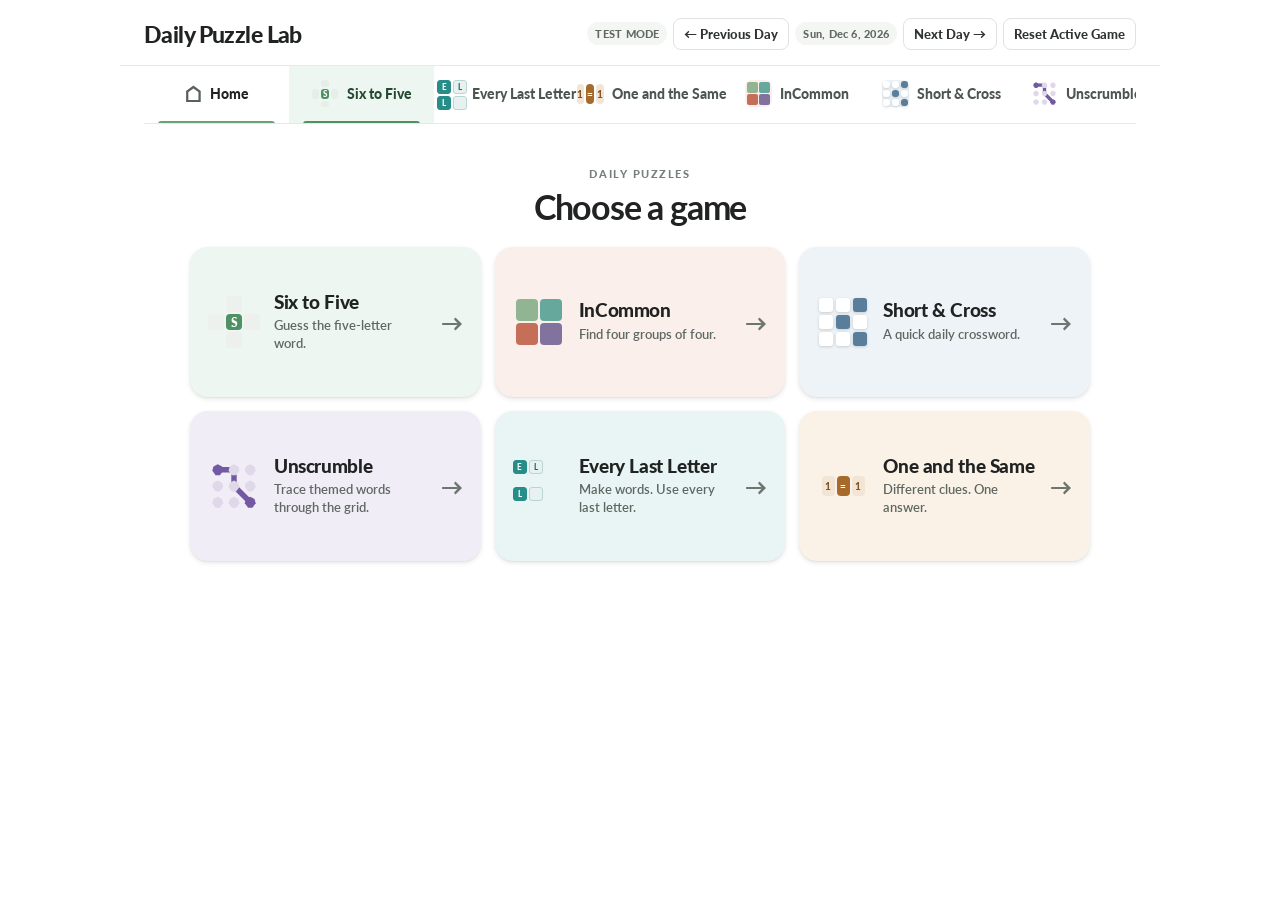
==== index.html @ 31fbbb9d "Add files via upload" ====
<!doctype html><html lang="en"><head><meta charset="utf-8"><meta name="viewport" content="width=device-width,initial-scale=1"><title>Daily Puzzle Lab</title><link rel="preconnect" href="https://fonts.googleapis.com"><link rel="preconnect" href="https://fonts.gstatic.com" crossorigin><link href="https://fonts.googleapis.com/css2?family=Lato:wght@400;700;900&display=swap" rel="stylesheet"><link rel="stylesheet" href="styles.css?v=89"></head><body><header class="site-header">
  <button type="button" class="brand brand-home" id="brandHomeBtn" aria-label="Daily Puzzle Lab home">
    <small>FREE DAILY PUZZLES</small><h1>Daily Puzzle Lab</h1>
  </button>
  <div class="date-tools desktop-site-tools">
    <span class="status-pill">TEST MODE</span>
    <button type="button" id="prevDayBtn" class="secondary">← Previous Day</button>
    <span id="todayLabel" class="status-pill"></span>
    <button type="button" id="nextDayBtn" class="secondary">Next Day →</button>
    <button type="button" id="resetActiveGameBtn" class="secondary">Reset Active Game</button>
  </div>
  <button type="button" id="mobileMenuBtn" class="mobile-menu-btn" aria-label="Open site menu" aria-expanded="false">
    <span></span><span></span><span></span>
  </button>
  <div id="mobileSiteMenu" class="mobile-site-menu" hidden>
    <nav class="mobile-site-nav" aria-label="Mobile site navigation">
      <button type="button" data-mobile-game="home">Front Page</button>
      <button type="button" data-mobile-game="five">Six to Five</button>
      <button type="button" data-mobile-game="quads">InCommon</button>
      <button type="button" data-mobile-game="mini">Short &amp; Cross</button>
      <button type="button" data-mobile-game="trail">Unscrumble</button>
      <button type="button" data-mobile-game="ell">Every Last Letter</button>
      <button type="button" data-mobile-game="same">One and the Same</button>
    </nav>
    <div class="mobile-date-tools">
      <div class="mobile-date-row">
        <button type="button" id="mobilePrevDayBtn" class="mobile-icon-action" aria-label="Previous day">←</button>
        <span id="mobileTodayLabel"></span>
        <button type="button" id="mobileNextDayBtn" class="mobile-icon-action" aria-label="Next day">→</button>
      </div>
      <button type="button" id="mobileResetActiveGameBtn" class="mobile-reset-action">Reset active game</button>
    </div>
  </div>
</header><main>
<nav class="game-ribbon" aria-label="Puzzle games">
  <button type="button" class="game-tab home-tab active" data-game="home" onclick="showHomePage()">
    <span class="home-tab-icon" aria-hidden="true">⌂</span><span>Home</span>
  </button>
  <button type="button" class="game-tab active" data-game="five" onclick="showFive()">
    <span class="game-icon game-icon-five nav-icon" aria-hidden="true"><i></i><i></i><i>S</i><i></i><i></i></span>
    <span>Six to Five</span>
  </button>
  <button type="button" class="game-tab" data-game="ell" onclick="showEveryLastLetter()">
    <span class="game-icon game-icon-ell nav-icon" aria-hidden="true"><i>E</i><i>L</i><i>L</i><i></i></span>
    <span>Every Last Letter</span>
  </button>
  <button type="button" class="game-tab" data-game="same" onclick="showOneAndTheSame()">
    <span class="game-icon game-icon-same nav-icon" aria-hidden="true"><i>1</i><i>=</i><i>1</i></span>
    <span>One and the Same</span>
  </button>
  <button type="button" class="game-tab" data-game="quads" onclick="showQuads()">
    <span class="game-icon game-icon-quads nav-icon" aria-hidden="true"><i></i><i></i><i></i><i></i></span>
    <span>InCommon</span>
  </button>
  <button type="button" class="game-tab" data-game="mini" onclick="showMini()">
    <span class="game-icon game-icon-mini nav-icon" aria-hidden="true"><i></i><i></i><i class="dark"></i><i></i><i class="dark"></i><i></i><i></i><i></i><i class="dark"></i></span>
    <span>Short &amp; Cross</span>
  </button>
  <button type="button" class="game-tab" data-game="trail" onclick="showWordTrail()">
    <span class="game-icon game-icon-trail nav-icon" aria-hidden="true"><svg viewBox="0 0 48 48"><path d="M9 9H24V24L39 39"/><g><polygon points="9,4 13,6 14,10 11,14 7,14 4,10 5,6" class="end"/><polygon points="24,4 28,6 29,10 26,14 22,14 19,10 20,6"/><polygon points="39,4 43,6 44,10 41,14 37,14 34,10 35,6"/><polygon points="9,19 13,21 14,25 11,29 7,29 4,25 5,21"/><polygon points="24,19 28,21 29,25 26,29 22,29 19,25 20,21"/><polygon points="39,19 43,21 44,25 41,29 37,29 34,25 35,21"/><polygon points="9,34 13,36 14,40 11,44 7,44 4,40 5,36"/><polygon points="24,34 28,36 29,40 26,44 22,44 19,40 20,36"/><polygon points="39,34 43,36 44,40 41,44 37,44 34,40 35,36" class="end"/></g></svg></span>
    <span>Unscrumble</span>
  </button>
</nav>

<section id="frontPage" class="front-page">
  <div class="front-page-intro">
    <small>DAILY PUZZLES</small>
    <h2>Choose a game</h2>
  </div>
  <div class="front-game-grid" aria-label="Puzzle games">
    <button type="button" class="front-game-card front-five" data-front-game="five">
      <span class="game-icon game-icon-five front-game-icon" aria-hidden="true"><i></i><i></i><i>S</i><i></i><i></i></span>
      <span class="front-game-copy"><strong>Six to Five</strong><span>Guess the five-letter word.</span></span>
      <span class="front-card-arrow" aria-hidden="true">→</span>
    </button>
    <button type="button" class="front-game-card front-quads" data-front-game="quads">
      <span class="game-icon game-icon-quads front-game-icon" aria-hidden="true"><i></i><i></i><i></i><i></i></span>
      <span class="front-game-copy"><strong>InCommon</strong><span>Find four groups of four.</span></span>
      <span class="front-card-arrow" aria-hidden="true">→</span>
    </button>
    <button type="button" class="front-game-card front-mini" data-front-game="mini">
      <span class="game-icon game-icon-mini front-game-icon" aria-hidden="true"><i></i><i></i><i class="dark"></i><i></i><i class="dark"></i><i></i><i></i><i></i><i class="dark"></i></span>
      <span class="front-game-copy"><strong>Short &amp; Cross</strong><span>A quick daily crossword.</span></span>
      <span class="front-card-arrow" aria-hidden="true">→</span>
    </button>
    <button type="button" class="front-game-card front-trail" data-front-game="trail">
      <span class="game-icon game-icon-trail front-game-icon" aria-hidden="true"><svg viewBox="0 0 48 48"><path d="M9 9H24V24L39 39"/><g><polygon points="9,4 13,6 14,10 11,14 7,14 4,10 5,6" class="end"/><polygon points="24,4 28,6 29,10 26,14 22,14 19,10 20,6"/><polygon points="39,4 43,6 44,10 41,14 37,14 34,10 35,6"/><polygon points="9,19 13,21 14,25 11,29 7,29 4,25 5,21"/><polygon points="24,19 28,21 29,25 26,29 22,29 19,25 20,21"/><polygon points="39,19 43,21 44,25 41,29 37,29 34,25 35,21"/><polygon points="9,34 13,36 14,40 11,44 7,44 4,40 5,36"/><polygon points="24,34 28,36 29,40 26,44 22,44 19,40 20,36"/><polygon points="39,34 43,36 44,40 41,44 37,44 34,40 35,36" class="end"/></g></svg></span>
      <span class="front-game-copy"><strong>Unscrumble</strong><span>Trace themed words through the grid.</span></span>
      <span class="front-card-arrow" aria-hidden="true">→</span>
    </button>
    <button type="button" class="front-game-card front-ell" data-front-game="ell">
      <span class="game-icon game-icon-ell front-game-icon" aria-hidden="true"><i>E</i><i>L</i><i>L</i><i></i></span>
      <span class="front-game-copy"><strong>Every Last Letter</strong><span>Make words. Use every last letter.</span></span>
      <span class="front-card-arrow" aria-hidden="true">→</span>
    </button>
    <button type="button" class="front-game-card front-same" data-front-game="same">
      <span class="game-icon game-icon-same front-game-icon" aria-hidden="true"><i>1</i><i>=</i><i>1</i></span>
      <span class="front-game-copy"><strong>One and the Same</strong><span>Different clues. One answer.</span></span>
      <span class="front-card-arrow" aria-hidden="true">→</span>
    </button>
  </div>
</section>

<div id="playArea" class="play-area-hidden">

<section id="ellPanel" class="game-panel game-hidden">
  <div class="game-clean-head ell-clean-head">
    <h2 class="game-name-title">Every Last Letter</h2>
    <span id="ellPuzzleMeta" class="status-pill">Loading…</span>
  </div>
  <div class="simple-instructions">Make words. Try to use all the letters.</div>
  <div id="ellStatus"></div>
  <div class="ell-player">
    <div id="ellScore" class="ell-score">Score: 0</div>
    <div id="ellGrid" class="ell-grid"></div>
    <div id="ellCurrentWord" class="ell-current-word" aria-live="polite"></div>
    <div class="action-row ell-action-row">
      <button type="button" id="ellStartOverBtn" class="secondary"><span class="ell-control-icon" aria-hidden="true"><svg viewBox="0 0 24 24" focusable="false"><path d="M4.8 8.6A8 8 0 1 1 4.4 16"/><path d="M4.8 8.6V4.5"/><path d="M4.8 8.6H8.9"/></svg></span><span class="ell-control-label">Start Over</span></button>
      <button type="button" id="ellClearBtn" class="secondary"><span class="ell-control-icon" aria-hidden="true"><svg viewBox="0 0 24 24" focusable="false"><path d="M9.1 4.7 19.3 14.9a2 2 0 0 1 0 2.8l-2 2a2 2 0 0 1-2.8 0L4.3 9.5a2 2 0 0 1 0-2.8l2-2a2 2 0 0 1 2.8 0Z"/><path d="m8.2 13.4 5.4-5.4"/><path d="M11.8 19.7H21"/></svg></span><span class="ell-control-label">Clear</span></button>
      <button type="button" id="ellGiveUpBtn" class="secondary"><span class="ell-control-icon" aria-hidden="true"><svg viewBox="0 0 24 24" focusable="false"><path d="M6 21V4"/><path d="M6 5h10.5l-1.8 3 1.8 3H6"/></svg></span><span class="ell-control-label">Give Up</span></button>
      <button type="button" id="ellSubmitBtn"><span class="ell-control-icon" aria-hidden="true"><svg viewBox="0 0 24 24" focusable="false"><path d="M5 12h13"/><path d="m14 7 5 5-5 5"/></svg></span><span class="ell-control-label">Submit</span></button>
    </div>
    <div id="ellCompletedWords" class="ell-completed"></div>
  </div>
</section>


<section id="samePanel" class="game-panel game-hidden">
  <div class="game-clean-head same-clean-head">
    <h2 class="game-name-title">One and the Same</h2>
    <span id="samePuzzleMeta" class="status-pill">Loading…</span>
  </div>

  <div id="sameGame" class="same-game">
    <div id="sameHistory" class="same-history"></div>

    <div id="sameActiveArea" class="same-active-area">
      <div id="sameCurrentClue" class="same-current-clue"></div>
      <div class="same-guess-area">
        <input id="sameGuessInput" class="same-guess-input" type="text" autocomplete="off" autocapitalize="characters" spellcheck="false" aria-label="Your guess">
        <button type="button" id="sameGuessBtn" class="same-guess-btn">GUESS</button>
      </div>
    </div>

    <div id="sameStatus" class="same-status" aria-live="polite"></div>
    <div id="sameKeyboard" class="keyboard same-keyboard" aria-label="One and the Same keyboard"></div>
  </div>
</section>

<section id="quadsPanel" class="game-panel game-hidden">
  <div class="game-clean-head">
    <h2 class="game-name-title">InCommon</h2>
    <span id="quadsPuzzleMeta" class="status-pill">Loading…</span>
  </div>
  <div class="simple-instructions">Select four things that have something in common.</div>
  <div id="quadsStatus"></div>
  <div id="quadsSolved" class="quads-solved"></div>
  <div id="quadsGrid" class="quads-grid"></div>
  <div class="quads-footer">
    <div id="quadsMistakes" class="mistakes"></div>
    <div class="action-row">
      <button type="button" id="quadsShuffleBtn" class="secondary">Shuffle</button>
      <button type="button" id="quadsDeselectBtn" class="secondary">Deselect All</button>
      <button type="button" id="quadsSubmitBtn">Submit</button>
    </div>
  </div>
</section>


<section id="wordTrailPanel" class="game-panel game-hidden">
  <div class="game-clean-head">
    <h2 class="game-name-title">Unscrumble</h2>
    <span id="wordTrailPuzzleMeta" class="status-pill">Loading…</span>
  </div>

  <div id="wordTrailGameplay" class="wordtrail-gameplay">
    <div class="wordtrail-theme">
      <div class="muted">Theme</div>
      <div id="wordTrailTheme" class="wordtrail-theme-text">Loading…</div>
    </div>

    <div id="wordTrailStatus"></div>

    <div id="wordTrailBoardStage" class="wordtrail-board-stage">
      <div class="wordtrail-board-wrap">
        <svg id="wordTrailPathSvg" class="wordtrail-live-svg" viewBox="0 0 292 392" aria-hidden="true"></svg>
        <div id="wordTrailGrid" class="wordtrail-player-grid"></div>
      </div>
    </div>

    <div id="wordTrailCurrentWord" class="wordtrail-current"></div>

    <div id="wordTrailDock" class="wordtrail-controls wordtrail-mobile-dock">
      <div id="wordTrailProgress" class="muted"></div>
      <div class="action-row">
        <button type="button" id="wordTrailClearBtn" class="secondary">Clear Path</button>
        <button type="button" id="wordTrailSubmitBtn">Submit Word</button>
        <button type="button" id="wordTrailHintBtn" class="secondary">Use Hint</button>
      </div>
      <div id="wordTrailHintProgress" class="wordtrail-hint-system" aria-live="polite"></div>
    </div>
  </div>

  <div id="wordTrailFound" class="wordtrail-found"></div>
</section>


<section id="miniPanel" class="game-panel game-hidden">
  <div class="game-clean-head">
    <h2 class="game-name-title">Daily Crossword</h2>
    <div class="game-head-actions">
      <div class="reveal-wrap mini-header-reveal">
        <button type="button" id="miniRevealBtn" class="secondary">Reveal ▾</button>
        <div id="miniRevealMenu" class="reveal-menu" hidden>
          <button type="button" id="miniRevealLetterBtn">Reveal Letter</button>
          <button type="button" id="miniRevealWordBtn">Reveal Word</button>
          <button type="button" id="miniRevealPuzzleBtn">Reveal Puzzle</button>
        </div>
      </div>
      <span id="miniPuzzleMeta" class="status-pill">Loading…</span>
    </div>
  </div>

  <div id="miniStatus"></div>

  <div class="mini-layout">
    <div class="mini-play-column">
      <div class="mini-grid-stage">
        <div id="miniGrid" class="mini-player-grid" aria-label="Daily Crossword grid"></div>
      </div>

      <div id="miniActiveClue" class="mini-active-clue"></div>

      <div id="miniKeyboard" class="keyboard mini-keyboard" aria-label="Crossword keyboard"></div>
    </div>

    <div class="mini-clues">
      <section>
        <h3>Across</h3>
        <div id="miniAcrossClues"></div>
      </section>
      <section>
        <h3>Down</h3>
        <div id="miniDownClues"></div>
      </section>
    </div>
  </div>
</section>

<section id="fivePanel" class="game-hidden">
  <div class="game-clean-head five-clean-head">
    <h2 class="game-name-title">Six to Five</h2>
    <div class="game-head-actions">
      <label class="hard-toggle"><input id="hardModeToggle" type="checkbox"> <span>Hard Mode</span></label>
      <span id="fivePuzzleMeta" class="status-pill">Loading…</span>
    </div>
  </div>
  <div class="simple-instructions">You have six tries to guess the five-letter word.</div>
  <div id="fiveStatus"></div>
  <div class="five-board-stage">
    <div id="fiveGrid" class="word-grid"></div>
  </div>
  <div id="keyboard" class="keyboard"></div>
</section></div>

<section class="ad"><div><small>ADVERTISEMENT</small><br>Reserved for future ad placement</div></section></main><div id="fiveEndgameOverlay" class="five-endgame-overlay" hidden aria-hidden="true"><section class="five-endgame-card" role="dialog" aria-modal="true" aria-labelledby="fiveEndgameTitle"><button type="button" id="fiveEndgameClose" class="five-endgame-close" aria-label="Close results">×</button><div class="five-endgame-content"><div class="five-endgame-kicker">SIX TO FIVE</div><div id="fiveEndgameMiniGrid" class="five-endgame-mini-grid" aria-hidden="true"></div><h2 id="fiveEndgameTitle">Solved in 3.</h2><div id="fiveEndgameAnswer" class="five-endgame-answer" hidden></div><div id="fiveEndgameMessage" class="five-endgame-message"></div><img class="five-endgame-art" src="assets/six-to-five-endgame-target.png" alt=""><div id="fiveEndgameStats" class="five-endgame-stats"></div><div id="fiveEndgameShareSection" class="five-endgame-share-section"><button type="button" class="five-endgame-primary-share" data-share="native">Share result <span aria-hidden="true">↗</span></button><button type="button" class="five-endgame-copy" data-share="copy">Copy result</button><div id="fiveEndgameResultLine" class="five-endgame-result-line"></div></div><div id="fiveEndgameDailyLine" class="five-endgame-daily-line"></div><button type="button" id="fiveTryAnother" class="five-endgame-next" aria-label="Try another Six to Five puzzle"><span>Try another one</span><strong aria-hidden="true">→</strong></button></div></section></div><script src="static-data-adapter.js?v=89"></script><script src="app.js?v=89"></script></body></html>
---- styles.css ----
:root{--bg:#f5f5f1;--card:#fff;--text:#161616;--muted:#6e6e68;--line:#dadad4;--good:#4f8a45;--present:#c4a83b;--absent:#777a7d}*{box-sizing:border-box}body{margin:0;font-family:Inter,system-ui,-apple-system,BlinkMacSystemFont,"Segoe UI",sans-serif;background:var(--bg);color:var(--text)}header{max-width:980px;margin:auto;padding:24px 20px 18px;border-bottom:1px solid var(--line);display:flex;justify-content:space-between;align-items:end}.brand small{font-weight:800;letter-spacing:.12em;color:var(--muted)}.brand h1{margin:4px 0 0;font-size:30px}main{max-width:980px;margin:auto;padding:28px 20px 50px}.hero h2{font-size:38px;margin:0}.hero p{color:var(--muted);font-size:17px}.game-grid{display:grid;grid-template-columns:repeat(2,1fr);gap:14px;margin-top:24px}.game-card{background:var(--card);border:1px solid var(--line);border-radius:16px;padding:18px;display:flex;justify-content:space-between;gap:14px;align-items:center}.game-card h3{margin:0 0 5px}.game-card p{margin:0;color:var(--muted)}button{border:0;border-radius:9px;background:#171717;color:white;padding:10px 14px;font:inherit;font-weight:750;cursor:pointer}button.secondary{background:white;color:#171717;border:1px solid var(--line)}#fivePanel{margin-top:26px;background:white;border:1px solid var(--line);border-radius:18px;padding:22px}.five-head{display:flex;justify-content:space-between;align-items:center;gap:12px}.word-grid{display:grid;grid-template-columns:repeat(5,52px);gap:7px;justify-content:center;margin:24px 0}.tile{width:52px;height:52px;border:2px solid #c8c8c2;display:grid;place-items:center;font-size:24px;font-weight:900;text-transform:uppercase;background:white}.tile.good{background:var(--good);border-color:var(--good);color:white}.tile.present{background:var(--present);border-color:var(--present);color:white}.tile.absent{background:var(--absent);border-color:var(--absent);color:white}.keyboard{display:grid;gap:6px;max-width:590px;margin:auto}.key-row{display:flex;gap:5px;justify-content:center}.key{background:#d7d7d1;color:#111;min-width:36px;padding:10px 8px}.result{margin-top:18px;padding:16px;border-radius:12px;background:#efefe9;text-align:center}.ad{margin-top:28px;border:1px dashed #bdbdb7;border-radius:14px;min-height:110px;display:grid;place-items:center;color:#8b8b85;text-align:center}.status-pill{display:inline-block;padding:5px 8px;border-radius:999px;background:#eeeeea;color:#555;font-size:12px;font-weight:800}@media(max-width:700px){.game-grid{grid-template-columns:1fr}.word-grid{grid-template-columns:repeat(5,44px)}.tile{width:44px;height:44px}}

.date-tools{display:flex;gap:8px;align-items:center;flex-wrap:wrap;justify-content:flex-end}
.five-options{display:flex;gap:10px;align-items:center;flex-wrap:wrap}
.hard-toggle{font-size:13px;font-weight:700;display:flex;align-items:center;gap:6px}
.invalid-msg,.hard-msg{margin:10px auto 0;max-width:520px;text-align:center;font-weight:750}
.invalid-msg{color:#a11}
.hard-msg{color:#8a5d00}
@media(max-width:700px){
  header{align-items:flex-start;gap:14px;flex-direction:column}
  .date-tools{justify-content:flex-start}
}

.game-panel{
  margin-top:26px;
  background:white;
  border:1px solid var(--line);
  border-radius:18px;
  padding:22px;
}
.quads-solved{display:grid;gap:8px;margin:22px auto 8px;max-width:680px}
.quads-solved-row{
  border-radius:12px;
  padding:14px;
  text-align:center;
  font-weight:800;
}
.quads-solved-row .label{font-size:14px;letter-spacing:.02em;text-transform:uppercase}
.quads-solved-row .words{font-size:13px;margin-top:5px;font-weight:700}
.quads-easy{background:#f1e27b}
.quads-medium{background:#a7c87a}
.quads-hard{background:#7db5d7}
.quads-very-hard{background:#b39acb}
.quads-grid{
  display:grid;
  grid-template-columns:repeat(4,minmax(0,1fr));
  gap:8px;
  max-width:680px;
  margin:10px auto 18px;
}
.quads-tile{
  min-height:74px;
  border:0;
  border-radius:10px;
  background:#efefe9;
  color:#181818;
  font-weight:850;
  padding:10px 8px;
  display:grid;
  place-items:center;
  text-align:center;
}
.quads-tile.selected{
  background:#565b61;
  color:white;
}
.quads-footer{display:grid;gap:12px;justify-items:center}
.mistakes{font-size:14px;color:var(--muted);font-weight:700}
.mistake-dot{display:inline-block;width:11px;height:11px;border-radius:999px;background:#3a3a38;margin-left:5px}
.quads-message{margin:10px auto;max-width:520px;text-align:center;font-weight:800}
.quads-message.warn{color:#8a5d00}
.quads-message.bad{color:#a11}
.quads-message.good{color:#2e7d32}
@media(max-width:700px){
  .quads-grid{gap:6px}
  .quads-tile{min-height:62px;font-size:13px;padding:8px 6px}
}

.game-hidden{display:none !important}
.game-visible{display:block !important}
.quads-tile.solve-flash{
  animation:quadsPulse .28s ease;
}
.quads-solved-row.enter{
  animation:solvedRowIn .34s ease both;
}
.quads-grid.reflow{
  animation:quadsReflow .28s ease;
}
@keyframes quadsPulse{
  0%{transform:scale(1)}
  50%{transform:scale(1.035);background:#d8efd3}
  100%{transform:scale(1)}
}
@keyframes solvedRowIn{
  from{opacity:0;transform:translateY(8px) scale(.985)}
  to{opacity:1;transform:translateY(0) scale(1)}
}
@keyframes quadsReflow{
  from{opacity:.65;transform:translateY(5px)}
  to{opacity:1;transform:translateY(0)}
}
@media (prefers-reduced-motion: reduce){
  .quads-tile.solve-flash,.quads-solved-row.enter,.quads-grid.reflow{animation:none}
}
.completion-note{
  margin:12px auto 0;
  max-width:520px;
  text-align:center;
  color:var(--muted);
  font-size:14px;
  font-weight:700;
}

.wordtrail-theme{
  text-align:center;
  margin:18px auto 10px;
}
.wordtrail-theme-text{
  font-size:22px;
  font-weight:850;
  margin-top:3px;
}
.wordtrail-board-wrap{
  position:relative;
  width:272px;
  height:364px;
  margin:18px auto 10px;
}
.wordtrail-player-grid{
  position:absolute;
  inset:0;
  display:grid;
  grid-template-columns:repeat(6,42px);
  grid-template-rows:repeat(8,42px);
  gap:4px;
  z-index:2;
  touch-action:none;
}
.wordtrail-player-cell{
  width:42px;height:42px;
  border:1px solid #d6d6d0;
  border-radius:10px;
  background:#f4f4ef;
  color:#171717;
  display:grid;
  place-items:center;
  font-weight:900;
  user-select:none;
  -webkit-user-select:none;
  cursor:pointer;
}
.wordtrail-player-cell.active{
  background:#41464d;
  color:white;
  border-color:#41464d;
}
.wordtrail-player-cell.found{
  background:#cfe4c8;
  border-color:#8db081;
}
.wordtrail-player-cell.theme-word{
  background:#d4c5ea;
  border-color:#9a82bf;
}
.wordtrail-player-cell.hint{
  outline:3px solid #d69e2e;
  outline-offset:-3px;
}
.wordtrail-live-svg{
  position:absolute;
  inset:0;
  width:272px;
  height:364px;
  z-index:1;
  overflow:visible;
}
.wordtrail-live-svg polyline{
  fill:none;
  stroke:#4b5563;
  stroke-width:8;
  stroke-linecap:round;
  stroke-linejoin:round;
  opacity:.5;
}
.wordtrail-live-svg polyline.found-line{stroke:#5f8f56;opacity:.5}
.wordtrail-live-svg polyline.theme-line{stroke:#7f62a9;opacity:.55}
.wordtrail-current{
  min-height:28px;
  text-align:center;
  font-size:20px;
  font-weight:850;
  letter-spacing:.06em;
}
.wordtrail-controls{
  display:grid;
  justify-items:center;
  gap:8px;
}
.wordtrail-found{
  max-width:620px;
  margin:18px auto 0;
  display:grid;
  gap:8px;
}
.wordtrail-found-row{
  padding:10px 12px;
  border-radius:10px;
  background:#eef5ec;
  text-align:center;
  font-weight:800;
}
.wordtrail-found-row.theme{
  background:#eee7f7;
}
.wordtrail-message{
  text-align:center;
  font-weight:800;
  margin:8px auto;
}
.wordtrail-message.good{color:#2e7d32}
.wordtrail-message.warn{color:#8a5d00}
.wordtrail-message.bad{color:#a11}

#wordTrailStatus{
  min-height:34px;
  display:grid;
  align-items:center;
}
#wordTrailCurrentWord{
  min-height:32px;
}

#miniStatus{min-height:34px;display:grid;place-items:center}
.mini-layout{
  display:grid;
  grid-template-columns:minmax(320px,420px) minmax(280px,1fr);
  gap:26px;
  align-items:start;
  margin-top:18px;
}
.mini-active-clue{
  min-height:50px;
  padding:11px 12px;
  border-radius:10px;
  background:#f3f3ee;
  font-weight:800;
  margin-bottom:10px;
}
.mini-player-grid{
  display:grid;
  grid-template-columns:repeat(6,52px);
  grid-template-rows:repeat(6,52px);
  width:max-content;
  border:2px solid #222;
}
.mini-cell{position:relative;width:52px;height:52px;border:1px solid #222;background:white}
.mini-cell.black{background:#222}
.mini-cell.word-highlight{background:#cfe3f7}
.mini-cell.active{background:#f5d56a}
.mini-cell input{
  position:absolute;inset:0;width:100%;height:100%;
  border:0;outline:0;background:transparent;text-align:center;
  font-size:28px;font-weight:850;text-transform:uppercase;padding:8px 3px 2px
}
.mini-number{position:absolute;left:3px;top:1px;font-size:10px;line-height:1;font-weight:800;z-index:2}
.mini-clues{display:grid;grid-template-columns:1fr 1fr;gap:18px}
.mini-clues h3{margin:0 0 8px}
.mini-clue{width:100%;border:0;background:transparent;color:var(--text);text-align:left;padding:7px 8px;border-radius:7px;font:inherit;cursor:pointer}
.mini-clue:hover{background:#f2f2ee}
.mini-clue.active{background:#dceaf8;font-weight:800}
.mini-actions{margin-top:12px;display:flex;justify-content:center}
.reveal-wrap{position:relative}
.reveal-menu{
  position:absolute;top:calc(100% + 6px);left:50%;transform:translateX(-50%);
  width:170px;background:white;border:1px solid var(--line);border-radius:10px;
  padding:6px;z-index:10;box-shadow:0 10px 24px rgba(0,0,0,.12)
}
.reveal-menu button{display:block;width:100%;background:white;color:#171717;text-align:left;border:0;padding:9px 10px}
.reveal-menu button:hover{background:#f2f2ee}
.mini-message{min-height:34px;display:grid;place-items:center;text-align:center;font-weight:800}
.mini-message.good{color:#2e7d32}
.mini-message.warn{color:#8a5d00}
@media(max-width:820px){.mini-layout{grid-template-columns:1fr}.mini-clues{grid-template-columns:1fr 1fr}}
@media(max-width:520px){
  .mini-player-grid{grid-template-columns:repeat(6,44px);grid-template-rows:repeat(6,44px)}
  .mini-cell{width:44px;height:44px}
  .mini-cell input{font-size:23px}
  .mini-clues{grid-template-columns:1fr}
}

/* Mini V2 dynamic 5x5 / 6x6 */
.mini-player-grid{
  --mini-cols:6;
  --mini-rows:6;
  display:grid;
  grid-template-columns:repeat(var(--mini-cols),52px);
  grid-template-rows:repeat(var(--mini-rows),52px);
  width:max-content;
  border:2px solid #222;
}
.mini-cell{
  position:relative;
  width:52px;height:52px;
  border:1px solid #222;
  border-radius:0;
  background:white;
  color:#171717;
  padding:0;
  display:block;
}
.mini-cell.black{background:#222;border-color:#222}
.mini-cell.word-highlight{background:#cfe3f7}
.mini-cell.active{background:#f5d56a}
.mini-letter{
  position:absolute;
  inset:0;
  display:grid;
  place-items:center;
  padding-top:5px;
  font-size:28px;
  font-weight:850;
  text-transform:uppercase;
}
.mini-number{
  position:absolute;
  left:3px;top:2px;
  font-size:10px;
  line-height:1;
  font-weight:800;
  z-index:2;
}
@media(max-width:520px){
  .mini-player-grid{
    grid-template-columns:repeat(var(--mini-cols),44px);
    grid-template-rows:repeat(var(--mini-rows),44px);
  }
  .mini-cell{width:44px;height:44px}
  .mini-letter{font-size:23px}
}

/* =========================================================
   A+ VISUAL SYSTEM — public site design pass 01
   White foundation · Lato · clear-elevation tiles · natural accents
   ========================================================= */
:root{
  --bg:#ffffff;
  --card:#ffffff;
  --text:#202322;
  --muted:#707772;
  --line:#e7e9e6;
  --surface-soft:#f8faf8;
  --shadow-1:0 2px 5px rgba(28,36,31,.10),0 1px 2px rgba(28,36,31,.06);
  --shadow-2:0 5px 12px rgba(28,36,31,.13),0 2px 4px rgba(28,36,31,.08);
  --quads:#6f9f78;
  --quads-hover:#f0f7f1;
  --quads-selected:#c6dfca;
  --success:#4f8a61;
  --error:#c96f62;
}
body{font-family:Lato,system-ui,-apple-system,BlinkMacSystemFont,"Segoe UI",sans-serif;background:#fff;color:var(--text);letter-spacing:.002em}
header{max-width:1040px;padding:24px 24px 19px;border-bottom:1px solid var(--line);align-items:center}
.brand small{font-weight:900;letter-spacing:.14em;color:#7b817d}.brand h1{font-size:29px;letter-spacing:-.025em;font-weight:900;color:#202322}
main{max-width:1040px;padding:34px 24px 56px}.hero h2{font-size:40px;letter-spacing:-.035em;font-weight:900}.hero p{color:var(--muted);font-size:17px;margin-top:8px}
.status-pill{background:#f4f6f4;color:#626963;padding:6px 10px;font-weight:900;letter-spacing:.02em}
button{border-radius:10px;background:#315f48;color:#fff;padding:10px 15px;font-family:inherit;font-weight:900;transition:transform .14s ease,box-shadow .14s ease,background .14s ease,opacity .14s ease}
button:hover:not(:disabled){transform:translateY(-1px)}button:active:not(:disabled){transform:translateY(1px)}button:disabled{opacity:.42;cursor:default;transform:none}
button.secondary{background:#fff;color:#303532;border:1px solid #dfe3df;box-shadow:none}button.secondary:hover:not(:disabled){background:#f7f9f7}
.game-grid{gap:16px;margin-top:26px}.game-card{border:0;border-radius:16px;padding:19px 20px;box-shadow:var(--shadow-1);background:#fff;transition:transform .16s ease,box-shadow .16s ease}.game-card:hover{transform:translateY(-2px);box-shadow:var(--shadow-2)}.game-card h3{font-size:20px;font-weight:900;letter-spacing:-.015em}.game-card p{color:var(--muted);line-height:1.4}.game-card-copy{display:flex;align-items:center;gap:15px;min-width:0}
.game-icon{width:46px;height:46px;display:grid;flex:0 0 auto;position:relative}.game-icon.small{width:24px;height:24px}.game-kicker{display:flex;align-items:center;gap:9px}.game-kicker small{font-weight:900;letter-spacing:.12em;color:#747b76}
.game-icon-quads{grid-template-columns:1fr 1fr;grid-template-rows:1fr 1fr;gap:2px;padding:3px;border-radius:11px;background:#eef4ef}.game-icon-quads i{display:block;border-radius:4px}.game-icon-quads i:nth-child(1){background:#91b493}.game-icon-quads i:nth-child(2){background:#66a89b}.game-icon-quads i:nth-child(3){background:#d68470}.game-icon-quads i:nth-child(4){background:#81739d}.game-icon-quads.small{border-radius:7px;padding:2px;gap:1px}.game-icon-quads.small i{border-radius:2px}
.game-icon-five{grid-template-columns:repeat(3,1fr);grid-template-rows:repeat(3,1fr);gap:2px}.game-icon-five i{background:#edf0ed;border-radius:4px;display:grid;place-items:center;font-style:normal;font-weight:900;font-size:12px}.game-icon-five i:nth-child(1){grid-column:2;grid-row:1}.game-icon-five i:nth-child(2){grid-column:1;grid-row:2}.game-icon-five i:nth-child(3){grid-column:2;grid-row:2;background:#5e956b;color:#fff}.game-icon-five i:nth-child(4){grid-column:3;grid-row:2}.game-icon-five i:nth-child(5){grid-column:2;grid-row:3}
.game-icon-mini{grid-template-columns:repeat(3,1fr);grid-template-rows:repeat(3,1fr);gap:3px;padding:2px}.game-icon-mini i{background:#fff;border-radius:3px;box-shadow:0 1px 3px rgba(25,35,30,.18)}.game-icon-mini i.dark{background:#3b4640}
.game-icon-trail svg{width:100%;height:100%;overflow:visible}.game-icon-trail path{fill:none;stroke:#75689a;stroke-width:5;stroke-linecap:round;stroke-linejoin:round}.game-icon-trail polygon{fill:#dfe2df}.game-icon-trail polygon.end{fill:#75689a}

/* Quads reference implementation */
#quadsPanel{border:0;box-shadow:none;padding:26px 0 10px;background:#fff}.game-panel{border-color:var(--line)}
#quadsPanel .five-head{max-width:760px;margin:0 auto;padding:0 6px}#quadsPanel h2{font-size:30px;letter-spacing:-.025em;font-weight:900;color:#202322}
.quads-solved{gap:10px;max-width:720px;margin-top:24px}.quads-solved-row{border-radius:12px;padding:15px 16px;box-shadow:none}.quads-solved-row .label{font-size:13px;letter-spacing:.06em;font-weight:900}.quads-solved-row .words{font-size:14px;margin-top:6px;font-weight:700}
.quads-easy{background:#a9c992;color:#1f2b22}.quads-medium{background:#62a698;color:#fff}.quads-hard{background:#d47c69;color:#fff}.quads-very-hard{background:#7c709b;color:#fff}
.quads-grid{gap:10px;max-width:720px;margin:12px auto 22px}.quads-tile{min-height:76px;border:0;border-radius:11px;background:#fbfcfb;color:#202322;font-family:inherit;font-weight:900;letter-spacing:.015em;padding:11px 8px;box-shadow:var(--shadow-1);transition:background .13s ease,box-shadow .13s ease,transform .13s ease;color .13s ease}.quads-tile:hover:not(:disabled):not(.selected){background:var(--quads-hover);transform:translateY(-1px);box-shadow:var(--shadow-1)}.quads-tile:active:not(:disabled){transform:translateY(2px);box-shadow:0 1px 2px rgba(28,36,31,.09)}.quads-tile.selected{background:var(--quads-selected);color:#182019;transform:translateY(-2px);box-shadow:var(--shadow-2)}
#quadsSubmitBtn{background:var(--quads);box-shadow:0 2px 5px rgba(62,101,72,.20)}#quadsSubmitBtn:hover:not(:disabled){background:#638f6c}.quads-footer{gap:14px}.mistakes{color:#6c736e}.mistake-dot{width:10px;height:10px;background:#5e6962;margin-left:6px}.action-row{gap:9px}.quads-message.bad{color:var(--error)}.quads-message.good{color:var(--success)}
.ad{border-color:#d9ddd9;color:#929892;background:#fcfdfc}
@media(max-width:700px){main{padding-left:18px;padding-right:18px}.hero h2{font-size:34px}.game-card{padding:16px}.game-icon{width:42px;height:42px}.quads-grid{gap:8px}.quads-tile{min-height:64px;font-size:13px;padding:8px 5px}#quadsPanel h2{font-size:26px}}
@media(prefers-reduced-motion:reduce){button,.game-card,.quads-tile{transition:none!important}}

/* =========================================================
   DESIGN PASS 02 — compact ribbon navigation / no-scroll desktop shell
   ========================================================= */
header{
  max-width:1040px;
  min-height:66px;
  padding:12px 24px 10px;
  align-items:center;
  gap:18px;
}
.brand small{display:none}
.brand h1{margin:0;font-size:23px;white-space:nowrap}
.date-tools{gap:6px;flex-wrap:nowrap}
.date-tools button{padding:7px 10px;font-size:13px;border-radius:8px}
.date-tools .status-pill{padding:5px 8px;font-size:11px;white-space:nowrap}
main{max-width:1040px;padding:0 24px 24px}
.hero,.game-grid{display:none!important}
.game-ribbon{
  display:flex;
  align-items:stretch;
  gap:0;
  border-bottom:1px solid var(--line);
  margin:0 0 10px;
  min-height:58px;
  overflow-x:auto;
  scrollbar-width:none;
}
.game-ribbon::-webkit-scrollbar{display:none}
.game-tab{
  appearance:none;
  position:relative;
  display:flex;
  align-items:center;
  justify-content:center;
  gap:8px;
  min-width:145px;
  min-height:57px;
  padding:8px 18px 10px;
  background:transparent;
  color:#555c57;
  border:0;
  border-radius:0;
  box-shadow:none;
  font-size:14px;
  font-weight:900;
  white-space:nowrap;
  transition:background .14s ease,color .14s ease;
}
.game-tab:hover:not(:disabled){transform:none;background:#fafbfa;color:#282d2a}
.game-tab:active:not(:disabled){transform:none;background:#f5f7f5}
.game-tab::after{
  content:"";
  position:absolute;
  left:14px;right:14px;bottom:-1px;
  height:3px;
  border-radius:3px 3px 0 0;
  background:transparent;
}
.game-tab.active{color:#202322;background:#fff}
.game-tab.active::after{background:#6f9f78}
.game-tab[data-game="five"].active::after{background:#5e956b}
.game-tab[data-game="quads"].active::after{background:#6f9f78}
.game-tab[data-game="mini"].active::after{background:#596a62}
.game-tab[data-game="trail"].active::after{background:#75689a}
.game-icon.nav-icon{width:27px;height:27px}
.game-icon-five.nav-icon i{border-radius:3px;font-size:8px}
.game-icon-quads.nav-icon{border-radius:7px;padding:2px;gap:1px}
.game-icon-quads.nav-icon i{border-radius:2px}
.game-icon-mini.nav-icon{gap:2px;padding:1px}
.game-icon-trail.nav-icon path{stroke-width:6}

#playArea{min-height:0}
#fivePanel,#quadsPanel,#wordTrailPanel,#miniPanel{
  margin-top:0!important;
}
#fivePanel{
  border:0;
  border-radius:0;
  padding:10px 0 0;
}
#quadsPanel{padding:10px 0 0}
.game-panel{padding-top:10px}
.five-head{min-height:48px}
.five-head small{font-size:10px;letter-spacing:.10em}
#quadsPanel h2,.five-head h2{font-size:25px!important;line-height:1.1}
#quadsPanel .five-head{max-width:760px}
#quadsStatus,#fiveStatus,#wordTrailStatus,#miniStatus{min-height:22px}
.quads-solved{margin-top:8px;gap:7px}
.quads-grid{margin:8px auto 12px;gap:8px}
.quads-tile{min-height:64px;padding:8px 7px}
.quads-footer{gap:8px}
.word-grid{margin:12px 0;gap:6px}
.tile{width:48px;height:48px;font-size:22px}
.keyboard{gap:5px}
.key{padding:8px 7px}
.wordtrail-theme{margin-top:8px}
.wordtrail-board-wrap{margin:8px auto 6px}
.wordtrail-found{margin-top:8px}
.mini-layout{margin-top:8px;gap:18px}
.mini-active-clue{min-height:42px;margin-bottom:7px;padding:8px 10px}
.ad{display:none}

@media(max-width:850px){
  header{align-items:flex-start;flex-direction:column;gap:8px;padding:12px 18px 10px}
  .date-tools{width:100%;overflow-x:auto;justify-content:flex-start;padding-bottom:2px}
  main{padding:0 18px 22px}
  .game-tab{min-width:125px;padding-left:12px;padding-right:12px}
}
@media(max-width:520px){
  .brand h1{font-size:21px}
  .game-ribbon{margin-left:-18px;margin-right:-18px;padding-left:6px}
  .game-tab{min-width:112px;font-size:13px}
  .game-icon.nav-icon{width:24px;height:24px}
}

/* SIX TO FIVE — A+ visual-system implementation */
:root{--sixfive:#5e956b;--sixfive-hover:#f1f7f2;--sixfive-correct:#4f8a61;--sixfive-present:#7f9fb4;--sixfive-absent:#e7ebe8;--sixfive-key:#f0f2f0}
#fivePanel{max-width:760px;margin-left:auto!important;margin-right:auto!important;background:#fff}
#fivePanel .five-head{padding:0 6px}#fivePanel .game-icon-five.small{width:24px;height:24px;gap:1px}#fivePanel .game-icon-five.small i{border-radius:3px;font-size:8px}
#fivePanel h2{color:#202322;font-weight:900;letter-spacing:-.025em}.hard-toggle{display:flex;align-items:center;gap:7px;padding:7px 10px;border-radius:9px;background:#fff;border:1px solid #dfe3df;color:#454b47;font-size:13px;font-weight:700}.hard-toggle input{accent-color:var(--sixfive);width:15px;height:15px}
#fivePanel .word-grid{grid-template-columns:repeat(5,54px);gap:8px;margin:12px 0 14px}
#fivePanel .tile{width:54px;height:54px;border:0;border-radius:10px;background:#fbfcfb;color:#202322;box-shadow:var(--shadow-1);font-family:Lato,system-ui,sans-serif;font-size:23px;font-weight:900;letter-spacing:.02em}
#fivePanel .tile:not(:empty){background:#f7faf7}#fivePanel .tile.good{background:var(--sixfive-correct);color:#fff;box-shadow:none}#fivePanel .tile.present{background:var(--sixfive-present);color:#14212c;box-shadow:none}#fivePanel .tile.absent{background:var(--sixfive-absent);color:#626964;box-shadow:none}
#fivePanel .keyboard{max-width:570px;gap:6px;margin-top:2px}#fivePanel .key-row{gap:6px}#fivePanel .key{min-width:38px;min-height:42px;padding:8px 7px;border:0;border-radius:9px;background:var(--sixfive-key);color:#242926;box-shadow:0 1px 3px rgba(28,36,31,.10);font-size:13px;font-weight:900}
#fivePanel .key:hover:not(:disabled){background:var(--sixfive-hover);transform:translateY(-1px)}#fivePanel .key:active:not(:disabled){transform:translateY(1px);box-shadow:none}
#fivePanel .key.good{background:var(--sixfive-correct);color:#fff}#fivePanel .key.present{background:var(--sixfive-present);color:#14212c}#fivePanel .key.absent{background:var(--sixfive-absent);color:#626964;box-shadow:none}#fivePanel .key-action{background:#e9eeea;color:#27302a}
#fivePanel .result{max-width:420px;margin:8px auto 10px;padding:11px 14px;border-radius:11px;background:#f4f7f4;color:#313733}
#fivePanel .invalid-msg,#fivePanel .hard-msg{max-width:420px;margin:4px auto 6px;border-radius:9px;padding:7px 10px;text-align:center;font-weight:700}#fivePanel .invalid-msg{background:#fbefed;color:#9d5147}#fivePanel .hard-msg{background:#f6f1df;color:#806b27}
@media(max-width:700px){#fivePanel .word-grid{grid-template-columns:repeat(5,47px);gap:7px}#fivePanel .tile{width:47px;height:47px;font-size:21px}#fivePanel .key{min-width:31px;min-height:40px;padding:7px 5px}}

/* V20 Six to Five feedback contrast refinement */
#fivePanel .tile.present,
#fivePanel .key.present { background: var(--sixfive-present); color:#fff; }
#fivePanel .tile.absent,
#fivePanel .key.absent { background:#111; color:#fff; }

/* V21 Six to Five refinements */
#fivePanel .tile:not(.good):not(.present):not(.absent){
  box-shadow:0 5px 12px rgba(31,42,35,.18), 0 1px 3px rgba(31,42,35,.13);
}

/* V22 Six to Five tile shadow: same darkness, tighter spread */
#fivePanel .tile:not(.good):not(.present):not(.absent){
  box-shadow:0 4px 9px rgba(31,42,35,.18), 0 1px 2px rgba(31,42,35,.13);
}


/* V27 Short & Cross size increase */
.mini-player-grid{
  grid-template-columns:repeat(var(--mini-cols),94px);
  grid-template-rows:repeat(var(--mini-rows),94px);
}
.mini-cell{
  width:94px;
  height:94px;
}
.mini-letter{
  font-size:44px;
  padding-top:8px;
}
.mini-number{
  left:5px;
  top:4px;
  font-size:13px;
}
.mini-active-clue{
  font-size:18px;
  min-height:58px;
}

@media(max-width:760px){
  .mini-player-grid{
    grid-template-columns:repeat(var(--mini-cols),68px);
    grid-template-rows:repeat(var(--mini-rows),68px);
  }
  .mini-cell{
    width:68px;
    height:68px;
  }
  .mini-letter{
    font-size:34px;
  }
  .mini-number{
    font-size:11px;
  }
}
@media(max-width:480px){
  .mini-player-grid{
    grid-template-columns:repeat(var(--mini-cols),52px);
    grid-template-rows:repeat(var(--mini-rows),52px);
  }
  .mini-cell{
    width:52px;
    height:52px;
  }
  .mini-letter{
    font-size:27px;
  }
}


/* V28 Short & Cross layout refinement */
.mini-layout{
  display:grid;
  grid-template-columns:max-content minmax(320px, 440px);
  gap:40px;
  align-items:start;
  justify-content:center;
  width:100%;
  margin:18px auto 0;
}

.mini-player-grid{
  grid-template-columns:repeat(var(--mini-cols),75px);
  grid-template-rows:repeat(var(--mini-rows),75px);
}
.mini-cell{
  width:75px;
  height:75px;
}
.mini-letter{
  font-size:38px;
  padding-top:6px;
}
.mini-number{
  left:4px;
  top:3px;
  font-size:12px;
}

.mini-clues{
  display:grid;
  grid-template-columns:1fr 1fr;
  gap:20px;
  min-width:0;
}

.mini-clues section{
  min-width:0;
}

.mini-clue{
  white-space:normal;
  overflow-wrap:anywhere;
}

/* Medium widths: keep grid and clues side by side but scale slightly */
@media(max-width:980px){
  .mini-layout{
    grid-template-columns:max-content minmax(280px, 380px);
    gap:28px;
  }
  .mini-player-grid{
    grid-template-columns:repeat(var(--mini-cols),64px);
    grid-template-rows:repeat(var(--mini-rows),64px);
  }
  .mini-cell{
    width:64px;
    height:64px;
  }
  .mini-letter{
    font-size:32px;
  }
}

/* Narrow layouts: stack instead of ever overlapping */
@media(max-width:760px){
  .mini-layout{
    grid-template-columns:1fr;
    justify-items:center;
    gap:24px;
  }
  .mini-clues{
    width:min(100%, 620px);
  }
  .mini-player-grid{
    grid-template-columns:repeat(var(--mini-cols),56px);
    grid-template-rows:repeat(var(--mini-rows),56px);
  }
  .mini-cell{
    width:56px;
    height:56px;
  }
  .mini-letter{
    font-size:29px;
  }
}

@media(max-width:480px){
  .mini-player-grid{
    grid-template-columns:repeat(var(--mini-cols),48px);
    grid-template-rows:repeat(var(--mini-rows),48px);
  }
  .mini-cell{
    width:48px;
    height:48px;
  }
  .mini-letter{
    font-size:25px;
  }
  .mini-clues{
    grid-template-columns:1fr;
  }
}


/* =========================================================
   V31 — ON THE RIGHT TRACK visual / interaction pass
   ========================================================= */
:root{
  --ort-accent:#7359a3;
  --ort-accent-soft:#eee9f6;
  --ort-accent-mid:#d8cdea;
  --ort-success:#5e956b;
  --ort-tile:#fbfcfb;
  --ort-text:#202322;
  --ort-shadow:rgba(31,42,35,.16);
}

/* Slightly more compact ORT header to preserve viewport space */
#wordTrailPanel{
  max-width:820px;
  margin-left:auto!important;
  margin-right:auto!important;
  background:#fff;
}
#wordTrailPanel .five-head{
  padding:0 4px;
}
#wordTrailPanel h2{
  color:var(--ort-text);
  font-weight:900;
  letter-spacing:-.02em;
}

/* Board: same 42px touch target, more breathing room between cells */
.wordtrail-board-wrap{
  width:292px;
  height:392px;
  margin:12px auto 8px;
}
.wordtrail-player-grid{
  width:292px;
  height:392px;
  grid-template-columns:repeat(6,42px);
  grid-template-rows:repeat(8,42px);
  gap:8px;
}
.wordtrail-live-svg{
  width:292px;
  height:392px;
}

/* Borderless octagonal floating tiles */
.wordtrail-player-cell{
  width:42px;
  height:42px;
  border:0!important;
  border-radius:0;
  clip-path:polygon(29% 0,71% 0,100% 29%,100% 71%,71% 100%,29% 100%,0 71%,0 29%);
  background:var(--ort-tile);
  color:var(--ort-text);
  font-family:Lato,system-ui,sans-serif;
  font-size:16px;
  font-weight:900;
  filter:drop-shadow(0 3px 3px var(--ort-shadow));
  transition:background .13s ease,filter .13s ease,transform .13s ease,color .13s ease;
}
@media (hover:hover) and (pointer:fine){
  .wordtrail-player-cell:hover{
    background:#f4f0f8;
    transform:translateY(-1px);
    filter:drop-shadow(0 4px 4px rgba(31,42,35,.18));
  }
}
.wordtrail-player-cell:active{
  transform:translateY(1px);
  filter:drop-shadow(0 1px 2px rgba(31,42,35,.13));
}
.wordtrail-player-cell.active{
  background:var(--ort-accent-mid);
  color:#1f2020;
  filter:drop-shadow(0 4px 4px rgba(63,48,86,.22));
}
.wordtrail-player-cell.found{
  background:var(--ort-success);
  color:#fff;
  filter:drop-shadow(0 1px 2px rgba(31,42,35,.12));
}
.wordtrail-player-cell.theme-word{
  background:var(--ort-accent);
  color:#fff;
  filter:drop-shadow(0 1px 2px rgba(31,42,35,.12));
}
.wordtrail-player-cell.hint{
  outline:0;
  background:#f0e6bf;
  color:#29271f;
  filter:drop-shadow(0 4px 4px rgba(92,75,25,.20));
}

/* Path is strong enough to read through the wider gaps */
.wordtrail-live-svg polyline{
  stroke:var(--ort-accent);
  stroke-width:9;
  opacity:.52;
}
.wordtrail-live-svg polyline.found-line{
  stroke:var(--ort-success);
  opacity:.42;
}
.wordtrail-live-svg polyline.theme-line{
  stroke:var(--ort-accent);
  opacity:.48;
}

.wordtrail-theme{margin:10px auto 6px}
.wordtrail-theme-text{font-size:21px}
#wordTrailStatus{min-height:28px}
#wordTrailCurrentWord{min-height:28px}
.wordtrail-current{
  font-size:19px;
  color:var(--ort-text);
}

/* Hybrid button hierarchy from the site style guide */
#wordTrailPanel .action-row{
  display:flex;
  align-items:center;
  justify-content:center;
  gap:9px;
  flex-wrap:wrap;
}
#wordTrailClearBtn{
  background:#fff;
  color:#3e4540;
  border:1px solid #dde2dd;
  box-shadow:none;
}
#wordTrailSubmitBtn{
  background:var(--ort-accent);
  color:#fff;
  border:0;
  box-shadow:0 2px 5px rgba(67,49,94,.18);
}
#wordTrailHintBtn{
  background:var(--ort-accent-soft);
  color:#49366b;
  border:0;
  box-shadow:none;
}
#wordTrailPanel .action-row button{
  border-radius:9px;
  padding:9px 13px;
  transition:transform .12s ease,box-shadow .12s ease,background .12s ease;
}
#wordTrailPanel .action-row button:hover:not(:disabled){
  transform:translateY(-1px);
}
#wordTrailPanel .action-row button:active:not(:disabled){
  transform:translateY(1px);
  box-shadow:none;
}
#wordTrailPanel .action-row button:disabled{
  opacity:.42;
  cursor:default;
  transform:none;
}

/* 3-piece hint token -> hint bank */
.wordtrail-hint-system{
  width:min(100%,520px);
  margin:4px auto 0;
}
.ort-hint-flow{
  display:flex;
  align-items:center;
  justify-content:center;
  gap:12px;
  min-height:54px;
  color:#606760;
}
.ort-hint-builder,
.ort-hint-bank{
  display:flex;
  align-items:center;
  gap:9px;
}
.ort-hint-label{
  font-size:11px;
  line-height:1.1;
  text-transform:uppercase;
  letter-spacing:.08em;
  font-weight:900;
  color:#7a817b;
  white-space:nowrap;
}
.ort-hint-token{
  width:42px;
  height:42px;
  display:grid;
  grid-template-columns:repeat(3,1fr);
  gap:2px;
  overflow:hidden;
  background:#fff;
  clip-path:polygon(29% 0,71% 0,100% 29%,100% 71%,71% 100%,29% 100%,0 71%,0 29%);
  filter:drop-shadow(0 2px 3px rgba(31,42,35,.14));
}
.ort-hint-piece{
  display:block;
  background:#e5e8e5;
  transition:background .2s ease;
}
.ort-hint-piece.filled{
  background:var(--ort-accent);
}
.ort-hint-count{
  min-width:24px;
  font-size:13px;
  font-weight:900;
  color:#4c544e;
}
.ort-hint-arrow{
  color:#a2a8a3;
  font-weight:900;
  font-size:18px;
}
.ort-hint-bank-icons{
  display:flex;
  align-items:center;
  gap:4px;
  min-width:42px;
}
.ort-hint-bank-token{
  width:28px;
  height:28px;
  display:grid;
  place-items:center;
  clip-path:polygon(29% 0,71% 0,100% 29%,100% 71%,71% 100%,29% 100%,0 71%,0 29%);
  background:var(--ort-accent);
  color:#fff;
  font-size:13px;
  font-weight:900;
  filter:drop-shadow(0 1px 2px rgba(31,42,35,.13));
}
.ort-hint-bank-empty{
  width:28px;
  height:28px;
  clip-path:polygon(29% 0,71% 0,100% 29%,100% 71%,71% 100%,29% 100%,0 71%,0 29%);
  background:#eceeec;
}

.wordtrail-controls{gap:6px}
.wordtrail-found{margin-top:12px}

@media(max-width:700px){
  .wordtrail-board-wrap{margin-top:10px}
  .ort-hint-flow{gap:8px}
  .ort-hint-label{font-size:10px}
  #wordTrailPanel .action-row{gap:7px}
  #wordTrailPanel .action-row button{padding:8px 11px;font-size:13px}
}


/* V32 — ORT selection state always wins visually while tracing */
.wordtrail-player-cell.active,
.wordtrail-player-cell.active.found,
.wordtrail-player-cell.active.theme-word,
.wordtrail-player-cell.active.hint,
.wordtrail-player-cell.active.found.hint,
.wordtrail-player-cell.active.theme-word.hint{
  background:var(--ort-accent-mid)!important;
  color:#1f2020!important;
  filter:drop-shadow(0 4px 4px rgba(63,48,86,.24))!important;
  transform:translateY(-1px);
}

/* Keep active path legible over all underlying tile states */
.wordtrail-player-cell.active::after{
  content:"";
  position:absolute;
  inset:0;
  pointer-events:none;
}

/* V33 Every Last Letter */
.game-icon-ell{display:grid;grid-template-columns:repeat(2,14px);gap:2px}
.game-icon-ell i{width:14px;height:14px;border-radius:3px;background:#f1eee5;border:1px solid #d2ccbf;display:grid;place-items:center;font-size:8px;font-style:normal;font-weight:900}
.ell-player{display:grid;justify-items:center;gap:14px;margin-top:18px}
.ell-grid{display:grid;grid-template-columns:repeat(5,64px);gap:7px}
.ell-tile{width:64px;height:64px;border:0;border-radius:10px;background:#faf9f4;color:#171717;font-size:30px;font-weight:900;box-shadow:0 3px 8px rgba(0,0,0,.14);cursor:pointer;position:relative}
.ell-tile.selected{background:#f2d26b;transform:translateY(-2px)}
.ell-tile.selected::after{content:attr(data-order);position:absolute;right:4px;bottom:2px;font-size:10px}
.ell-tile.empty{visibility:hidden}
.ell-current-word{min-height:38px;font-size:27px;font-weight:900;letter-spacing:.08em}
.ell-progress{font-weight:800}
.ell-completed{display:flex;gap:8px;flex-wrap:wrap;justify-content:center;max-width:650px}
.ell-completed-word{border:1px solid #d4cec0;background:#f5f2ea;border-radius:8px;padding:8px 11px;font-weight:900;letter-spacing:.08em}
.ell-completed-word.reclaim-selected{outline:3px solid #d4a23a;background:#fff7dd}
@media(max-width:520px){.ell-grid{grid-template-columns:repeat(5,52px);gap:5px}.ell-tile{width:52px;height:52px;font-size:25px}}

.ell-tile.ended{opacity:.6;cursor:default}

/* V43 ELL scoring */
.ell-stats-row{
  display:flex;
  gap:18px;
  align-items:center;
  justify-content:center;
  flex-wrap:wrap;
}
.ell-score{
  font-weight:900;
  font-size:18px;
}
.ell-completed-word{
  display:flex;
  align-items:center;
  gap:7px;
}
.ell-completed-word small{
  font-size:11px;
  opacity:.7;
}

/* V44 ELL submitted-word readability */
.ell-completed-word,
.ell-completed-word span,
.ell-completed-word small{
  color:#111 !important;
}


/* V45 ELL end-game presentation */
.ell-endgame{
  width:min(100%,560px);
  box-sizing:border-box;
  margin:14px auto 4px;
  padding:26px 28px 22px;
  border-radius:16px;
  background:#f7f4eb;
  box-shadow:0 8px 24px rgba(0,0,0,.12);
  text-align:center;
  display:grid;
  justify-items:center;
  gap:8px;
}
.ell-endgame-title{
  font-size:30px;
  line-height:1.1;
  font-weight:900;
  letter-spacing:-.02em;
}
.ell-endgame-summary{
  margin-top:5px;
  font-size:18px;
}
.ell-endgame-score{
  font-size:20px;
}
.ell-endgame-score strong{
  font-size:26px;
}
.ell-try-again{
  appearance:none;
  border:0 !important;
  background:transparent !important;
  box-shadow:none !important;
  padding:4px 2px !important;
  margin-top:8px;
  color:inherit !important;
  font:inherit;
  font-weight:800;
  text-decoration:none;
  cursor:pointer;
}
.ell-try-again:hover{
  text-decoration:underline;
  transform:translateY(-1px);
}
.ell-try-again:focus-visible{
  outline:2px solid currentColor;
  outline-offset:3px;
  border-radius:3px;
}
.ell-endgame-win{
  background:#eef6ea;
}


/* =========================================================
   V46 — EVERY LAST LETTER premium tile visual pass
   ========================================================= */
:root{
  --ell-tile-face-top:#fffdf7;
  --ell-tile-face-bottom:#f3efe4;
  --ell-tile-text:#161817;
  --ell-tile-shadow:rgba(48,42,31,.24);
  --ell-tile-edge:rgba(110,94,65,.18);
  --ell-select:#d9e7df;
  --ell-select-shadow:rgba(65,86,73,.28);
}

/* Give ELL tiles a restrained premium tabletop-piece feel */
#ellPanel .ell-tile,
#everyLastLetterPanel .ell-tile,
.ell-board .ell-tile,
.ell-grid .ell-tile{
  position:relative;
  border:0!important;
  border-radius:8px!important;
  color:var(--ell-tile-text)!important;
  background:
    linear-gradient(180deg,var(--ell-tile-face-top) 0%,#fbf8ef 58%,var(--ell-tile-face-bottom) 100%)!important;
  box-shadow:
    0 1px 0 rgba(255,255,255,.95) inset,
    0 -2px 0 var(--ell-tile-edge) inset,
    0 4px 7px var(--ell-tile-shadow)!important;
  font-family:Lato,system-ui,sans-serif!important;
  font-weight:900!important;
  transition:
    transform .12s ease,
    box-shadow .12s ease,
    background .12s ease,
    color .12s ease!important;
}

/* A faint top-plane highlight helps the pieces read as physical without looking glossy */
#ellPanel .ell-tile::before,
#everyLastLetterPanel .ell-tile::before,
.ell-board .ell-tile::before,
.ell-grid .ell-tile::before{
  content:"";
  position:absolute;
  inset:1px 4px auto 4px;
  height:1px;
  border-radius:50%;
  background:rgba(255,255,255,.78);
  pointer-events:none;
}

@media (hover:hover) and (pointer:fine){
  #ellPanel .ell-tile:hover:not(.used):not(.empty),
  #everyLastLetterPanel .ell-tile:hover:not(.used):not(.empty),
  .ell-board .ell-tile:hover:not(.used):not(.empty),
  .ell-grid .ell-tile:hover:not(.used):not(.empty){
    background:
      linear-gradient(180deg,#fffefb 0%,#fcfaf3 58%,#f5f1e7 100%)!important;
    transform:translateY(-1px);
    box-shadow:
      0 1px 0 rgba(255,255,255,.98) inset,
      0 -2px 0 rgba(110,94,65,.17) inset,
      0 5px 8px rgba(48,42,31,.25)!important;
  }
}

/* Selection is the most visibly elevated state */
#ellPanel .ell-tile.selected,
#everyLastLetterPanel .ell-tile.selected,
.ell-board .ell-tile.selected,
.ell-grid .ell-tile.selected{
  background:
    linear-gradient(180deg,#eaf3ee 0%,var(--ell-select) 100%)!important;
  color:#18201b!important;
  transform:translateY(-2px);
  box-shadow:
    0 1px 0 rgba(255,255,255,.9) inset,
    0 -2px 0 rgba(74,101,84,.16) inset,
    0 6px 9px var(--ell-select-shadow)!important;
}

/* Pressed/tapped tile settles slightly, reinforcing the physical piece metaphor */
#ellPanel .ell-tile:active:not(.used):not(.empty),
#everyLastLetterPanel .ell-tile:active:not(.used):not(.empty),
.ell-board .ell-tile:active:not(.used):not(.empty),
.ell-grid .ell-tile:active:not(.used):not(.empty){
  transform:translateY(1px);
  box-shadow:
    0 1px 0 rgba(255,255,255,.88) inset,
    0 -1px 0 rgba(110,94,65,.15) inset,
    0 2px 4px rgba(48,42,31,.21)!important;
}

/* Used/removed pieces should remain visually absent rather than retaining a raised surface */
#ellPanel .ell-tile.used,
#ellPanel .ell-tile.empty,
#everyLastLetterPanel .ell-tile.used,
#everyLastLetterPanel .ell-tile.empty,
.ell-board .ell-tile.used,
.ell-board .ell-tile.empty,
.ell-grid .ell-tile.used,
.ell-grid .ell-tile.empty{
  background:transparent!important;
  box-shadow:none!important;
  color:transparent!important;
  transform:none!important;
}
#ellPanel .ell-tile.used::before,
#ellPanel .ell-tile.empty::before,
#everyLastLetterPanel .ell-tile.used::before,
#everyLastLetterPanel .ell-tile.empty::before,
.ell-board .ell-tile.used::before,
.ell-board .ell-tile.empty::before,
.ell-grid .ell-tile.used::before,
.ell-grid .ell-tile.empty::before{
  display:none!important;
}


/* =========================================================
   V47 — EVERY LAST LETTER soft resin tile refinement
   Cleaner, cooler, more contemporary than V46
   ========================================================= */
:root{
  --ell-resin-face:#f5f7f7;
  --ell-resin-face-hover:#fafbfb;
  --ell-resin-bottom:#e8eceb;
  --ell-resin-text:#141817;
  --ell-resin-shadow:rgba(24,31,28,.20);
  --ell-resin-shadow-hover:rgba(24,31,28,.23);
  --ell-resin-edge:rgba(74,84,79,.13);
  --ell-resin-select:#dcebe3;
  --ell-resin-select-edge:rgba(72,101,84,.15);
  --ell-resin-select-shadow:rgba(51,77,62,.24);
}

#ellPanel .ell-tile,
#everyLastLetterPanel .ell-tile,
.ell-board .ell-tile,
.ell-grid .ell-tile{
  border:0!important;
  border-radius:8px!important;
  color:var(--ell-resin-text)!important;
  background:var(--ell-resin-face)!important;
  box-shadow:
    0 1px 0 rgba(255,255,255,.95) inset,
    0 -1px 0 var(--ell-resin-edge) inset,
    0 4px 6px var(--ell-resin-shadow)!important;
  font-family:Lato,system-ui,sans-serif!important;
  font-weight:900!important;
  letter-spacing:.01em;
}

/* Minimal top-plane highlight only — no obvious gradient/bevel */
#ellPanel .ell-tile::before,
#everyLastLetterPanel .ell-tile::before,
.ell-board .ell-tile::before,
.ell-grid .ell-tile::before{
  content:"";
  position:absolute;
  inset:1px 5px auto 5px;
  height:1px;
  border-radius:50%;
  background:rgba(255,255,255,.70);
  pointer-events:none;
}

@media (hover:hover) and (pointer:fine){
  #ellPanel .ell-tile:hover:not(.used):not(.empty),
  #everyLastLetterPanel .ell-tile:hover:not(.used):not(.empty),
  .ell-board .ell-tile:hover:not(.used):not(.empty),
  .ell-grid .ell-tile:hover:not(.used):not(.empty){
    background:var(--ell-resin-face-hover)!important;
    transform:translateY(-1px);
    box-shadow:
      0 1px 0 rgba(255,255,255,.98) inset,
      0 -1px 0 rgba(74,84,79,.12) inset,
      0 5px 7px var(--ell-resin-shadow-hover)!important;
  }
}

#ellPanel .ell-tile.selected,
#everyLastLetterPanel .ell-tile.selected,
.ell-board .ell-tile.selected,
.ell-grid .ell-tile.selected{
  background:var(--ell-resin-select)!important;
  color:#17201b!important;
  transform:translateY(-2px);
  box-shadow:
    0 1px 0 rgba(255,255,255,.92) inset,
    0 -1px 0 var(--ell-resin-select-edge) inset,
    0 6px 8px var(--ell-resin-select-shadow)!important;
}

#ellPanel .ell-tile:active:not(.used):not(.empty),
#everyLastLetterPanel .ell-tile:active:not(.used):not(.empty),
.ell-board .ell-tile:active:not(.used):not(.empty),
.ell-grid .ell-tile:active:not(.used):not(.empty){
  transform:translateY(1px);
  box-shadow:
    0 1px 0 rgba(255,255,255,.88) inset,
    0 -1px 0 rgba(74,84,79,.11) inset,
    0 2px 3px rgba(24,31,28,.18)!important;
}


/* V47.2 — ELL tile spacing refinement
   Increase desktop and mobile gaps by 3px from the existing values. */
.ell-grid{
  gap:10px;
}
@media(max-width:700px){
  .ell-grid{
    gap:8px;
  }
}


/* =========================================================
   V48 — SHORT & CROSS editorial visual pass
   Distinct slate selection system; crisp continuous crossword grid
   ========================================================= */
:root{
  --sc-ink:#202526;
  --sc-block:#24292a;
  --sc-grid:#343a3b;
  --sc-accent:#647f92;
  --sc-accent-soft:#e8eef2;
  --sc-accent-mid:#b8cad5;
  --sc-clue-active:#eef3f6;
  --sc-muted:#6f7779;
}

/* Crisp continuous grid: no floating-cell treatment */
#miniPanel .mini-player-grid{
  gap:0!important;
  border:2px solid var(--sc-grid);
  background:var(--sc-grid);
  box-shadow:none!important;
}
#miniPanel .mini-cell{
  box-sizing:border-box;
  border:0!important;
  border-right:1px solid var(--sc-grid)!important;
  border-bottom:1px solid var(--sc-grid)!important;
  border-radius:0!important;
  background:#fff;
  color:var(--sc-ink);
  box-shadow:none!important;
  transition:background .10s ease,color .10s ease;
}
#miniPanel .mini-cell.black{
  background:var(--sc-block)!important;
  border-color:var(--sc-grid)!important;
}
#miniPanel .mini-cell.word-highlight{
  background:var(--sc-accent-soft)!important;
}
#miniPanel .mini-cell.active,
#miniPanel .mini-cell.active.word-highlight{
  background:var(--sc-accent-mid)!important;
  color:#172126!important;
}

/* Letters dominate; clue numbers recede */
#miniPanel .mini-letter,
#miniPanel .mini-cell input{
  color:var(--sc-ink);
  font-family:Lato,system-ui,sans-serif;
  font-weight:900;
  letter-spacing:.01em;
}
#miniPanel .mini-number{
  left:3px;
  top:2px;
  color:var(--sc-muted);
  font-size:9px;
  line-height:1;
  font-weight:700;
}

/* Current clue gets a clean editorial callout */
#miniPanel .mini-active-clue{
  border:0!important;
  border-left:3px solid var(--sc-accent)!important;
  border-radius:7px!important;
  background:var(--sc-clue-active)!important;
  color:var(--sc-ink)!important;
  box-shadow:none!important;
  padding:9px 11px!important;
  font-weight:700;
}

/* Clue lists: quieter default, unmistakable active clue */
#miniPanel .mini-clues h3{
  color:var(--sc-ink);
  font-weight:900;
  letter-spacing:.01em;
}
#miniPanel .mini-clue{
  border:0!important;
  border-radius:7px!important;
  background:transparent!important;
  color:#353c3e!important;
  padding:7px 9px!important;
  line-height:1.35;
  font-weight:400;
}
@media (hover:hover) and (pointer:fine){
  #miniPanel .mini-clue:hover:not(.active){
    background:#f4f6f6!important;
  }
}
#miniPanel .mini-clue.active{
  background:var(--sc-clue-active)!important;
  color:var(--sc-ink)!important;
  box-shadow:inset 3px 0 0 var(--sc-accent);
  font-weight:800!important;
}

/* Keep the action area consistent with the global hybrid control system */
#miniPanel .mini-actions button{
  border-radius:9px;
  font-family:Lato,system-ui,sans-serif;
  font-weight:800;
  transition:transform .12s ease,box-shadow .12s ease,background .12s ease;
}
@media (hover:hover) and (pointer:fine){
  #miniPanel .mini-actions button:hover:not(:disabled){
    transform:translateY(-1px);
  }
}
#miniPanel .mini-actions button:active:not(:disabled){
  transform:translateY(1px);
  box-shadow:none;
}


/* =========================================================
   V49 — SITE GAME COLOUR IDENTITY PASS
   More chroma at the navigation/identity layer; play areas stay restrained.
   ========================================================= */
:root{
  --game-five:#4f9164;
  --game-five-soft:#edf6f0;

  --game-ell:#268d89;
  --game-ell-soft:#e9f5f4;

  --game-quads:#c66f58;
  --game-quads-soft:#faefeb;

  --game-mini:#587e9b;
  --game-mini-soft:#edf3f7;

  --game-trail:#7359a3;
  --game-trail-soft:#f1edf7;
}

/* Ribbon: colour becomes the site's strongest recurring identity cue */
.game-tab{
  color:#4d5551;
  transition:background .14s ease,color .14s ease;
}
.game-tab::after{
  height:3px;
}
.game-tab[data-game="five"].active{
  background:var(--game-five-soft);
  color:#234a30;
}
.game-tab[data-game="five"].active::after{background:var(--game-five)}

.game-tab[data-game="ell"].active{
  background:var(--game-ell-soft);
  color:#185a57;
}
.game-tab[data-game="ell"].active::after{background:var(--game-ell)}

.game-tab[data-game="quads"].active{
  background:var(--game-quads-soft);
  color:#704033;
}
.game-tab[data-game="quads"].active::after{background:var(--game-quads)}

.game-tab[data-game="mini"].active{
  background:var(--game-mini-soft);
  color:#31536a;
}
.game-tab[data-game="mini"].active::after{background:var(--game-mini)}

.game-tab[data-game="trail"].active{
  background:var(--game-trail-soft);
  color:#49366b;
}
.game-tab[data-game="trail"].active::after{background:var(--game-trail)}

@media (hover:hover) and (pointer:fine){
  .game-tab[data-game="five"]:hover:not(.active){background:#f5faf6}
  .game-tab[data-game="ell"]:hover:not(.active){background:#f4faf9}
  .game-tab[data-game="quads"]:hover:not(.active){background:#fcf6f4}
  .game-tab[data-game="mini"]:hover:not(.active){background:#f5f8fa}
  .game-tab[data-game="trail"]:hover:not(.active){background:#f7f5fa}
}

/* Six to Five icon: richer green focal tile */
.game-icon-five i:nth-child(3){
  background:var(--game-five)!important;
  color:#fff;
}
.game-tab[data-game="five"] .game-icon-five i:not(:nth-child(3)){
  background:#e5eee7;
}

/* Every Last Letter icon: clean teal identity, no vintage beige */
.game-icon-ell i{
  background:#e6f1f0!important;
  border-color:#b9d6d3!important;
  color:#226c68;
}
.game-icon-ell i:nth-child(1),
.game-icon-ell i:nth-child(3){
  background:var(--game-ell)!important;
  border-color:var(--game-ell)!important;
  color:#fff;
}

/* Quads retains its multicolour meaning, but coral becomes the surrounding identity */
.game-icon-quads{
  background:var(--game-quads-soft)!important;
}
.game-icon-quads i:nth-child(3){
  background:var(--game-quads)!important;
}

/* Short & Cross icon gets an unmistakable slate-blue signature */
.game-icon-mini{
  background:var(--game-mini-soft);
  border-radius:7px;
}
.game-icon-mini i{
  background:#fff;
}
.game-icon-mini i.dark{
  background:var(--game-mini)!important;
}

/* ORT trail/endpoints gain a richer violet */
.game-icon-trail path{
  stroke:var(--game-trail)!important;
}
.game-icon-trail polygon{
  fill:#ded8e9!important;
}
.game-icon-trail polygon.end{
  fill:var(--game-trail)!important;
}

/* Small game labels/icons in headers carry identity colour without colouring titles */
#fivePanel .game-kicker small{color:var(--game-five)}
#quadsPanel .game-kicker small{color:var(--game-quads)}
#miniPanel .game-kicker small,
#miniPanel .five-head small{color:var(--game-mini)}
#wordTrailPanel .game-kicker small,
#wordTrailPanel .five-head small{color:var(--game-trail)}
#ellPanel .five-head small{color:var(--game-ell)}

/* Primary actions inherit game identity. Secondary actions stay neutral. */
#fivePanel button:not(.secondary):not(.key),
#fivePanel .primary{
  background:var(--game-five);
  color:#fff;
}
#ellPanel #ellSubmitBtn{
  background:var(--game-ell)!important;
  color:#fff!important;
  border-color:var(--game-ell)!important;
}
#quadsPanel button:not(.secondary){
  accent-color:var(--game-quads);
}
#miniPanel .mini-actions button:not(.secondary){
  background:var(--game-mini);
  color:#fff;
  border-color:var(--game-mini);
}
#wordTrailSubmitBtn{
  background:var(--game-trail)!important;
}
#wordTrailHintBtn{
  background:var(--game-trail-soft)!important;
  color:#49366b!important;
}

/* Short & Cross selection gets slightly more chroma now that it is the game's identity. */
#miniPanel{
  --sc-accent:var(--game-mini);
  --sc-accent-soft:#e6eff4;
  --sc-accent-mid:#a9c3d3;
  --sc-clue-active:#edf4f7;
}

/* ELL selection harmonizes with its new teal identity while preserving resin tiles. */
#ellPanel .ell-tile.selected,
#everyLastLetterPanel .ell-tile.selected,
.ell-board .ell-tile.selected,
.ell-grid .ell-tile.selected{
  background:#d8ece9!important;
  color:#153f3d!important;
  box-shadow:
    0 1px 0 rgba(255,255,255,.92) inset,
    0 -1px 0 rgba(38,141,137,.16) inset,
    0 6px 8px rgba(38,110,106,.24)!important;
}


/* =========================================================
   V50 — One and the Same
   ========================================================= */
:root{
  --game-same:#a66b2b;
  --game-same-soft:#fbf2e7;
}
.game-tab[data-game="same"].active{
  background:var(--game-same-soft);
  color:#704214;
}
.game-tab[data-game="same"].active::after{background:var(--game-same)}
@media (hover:hover) and (pointer:fine){
  .game-tab[data-game="same"]:hover:not(.active){background:#fcf7f0}
}
.game-icon-same{
  display:inline-flex;
  align-items:center;
  justify-content:center;
  gap:2px;
}
.game-icon-same i{
  width:13px;height:20px;
  display:grid;place-items:center;
  border-radius:4px;
  background:#f3e5d5;
  color:#80501e;
  font-style:normal;
  font-size:10px;
  font-weight:900;
  line-height:1;
}
.game-icon-same i:nth-child(2){
  background:var(--game-same);
  color:#fff;
}
.game-icon-same.small i{width:11px;height:17px;font-size:8px}
#samePanel .game-kicker small{color:var(--game-same)}
#sameGuessBtn{background:var(--game-same)!important;color:#fff!important}

#samePanel{
  margin-top:26px;
  background:white;
  border:1px solid var(--line);
  border-radius:18px;
  padding:22px;
}
.same-game{
  max-width:760px;
  margin:26px auto 8px;
}
.same-history{
  display:grid;
  gap:8px;
  margin:0 0 24px;
}
.same-history-row{
  display:grid;
  grid-template-columns:minmax(0,1fr) minmax(120px,190px);
  column-gap:48px;
  align-items:start;
  padding:8px 2px;
  border-bottom:1px solid #ece9e2;
}
.same-history-clue{
  min-width:0;
  text-align:left;
  color:#55534d;
  font-size:15px;
  line-height:1.42;
  overflow-wrap:anywhere;
}
.same-history-index{
  display:inline-block;
  min-width:22px;
  margin-right:6px;
  color:#9a958a;
  font-size:11px;
  font-weight:900;
}
.same-history-guess{
  min-width:0;
  text-align:right;
  font-size:15px;
  font-weight:800;
  color:#777169;
  text-decoration-line:line-through;
  text-decoration-thickness:2px;
  overflow-wrap:anywhere;
}
.same-active-area{
  display:grid;
  justify-items:center;
  text-align:center;
}
.same-clue-number{
  color:var(--game-same);
  font-size:12px;
  font-weight:900;
  letter-spacing:.12em;
  margin-bottom:8px;
}
.same-current-clue{
  width:100%;
  font-size:clamp(28px,4vw,42px);
  line-height:1.14;
  font-weight:900;
  letter-spacing:-.02em;
  text-wrap:balance;
  margin:0 auto 24px;
}
.same-guess-area{
  width:min(100%,600px);
  display:grid;
  justify-items:center;
  gap:12px;
}
.same-guess-input{
  width:100%;
  min-height:62px;
  border:2px solid #cbc5bb;
  border-radius:12px;
  background:#fff;
  color:#171717;
  padding:10px 16px;
  font:900 27px/1.2 Lato,system-ui,sans-serif;
  text-align:center;
  text-transform:uppercase;
  letter-spacing:.05em;
  outline:none;
}
.same-guess-input:focus{
  border-color:var(--game-same);
  box-shadow:0 0 0 3px rgba(166,107,43,.12);
}
.same-guess-btn{
  min-width:150px;
  padding:12px 24px;
  letter-spacing:.08em;
}
.same-status{margin-top:20px}
.same-hidden{display:none!important}
.same-result{
  width:min(100%,600px);
  margin:18px auto 0;
  padding:28px 24px;
  border-radius:16px;
  text-align:center;
  background:var(--game-same-soft);
  box-shadow:0 8px 24px rgba(75,52,25,.10);
}
.same-result-kicker{
  color:#8a6033;
  font-size:12px;
  font-weight:900;
  letter-spacing:.14em;
}
.same-result-title{
  margin-top:5px;
  font-size:clamp(34px,6vw,54px);
  line-height:1;
  font-weight:900;
  letter-spacing:.04em;
}
.same-result-copy{margin-top:12px;font-size:18px}
.same-result-loss{background:#f3f0eb}
.same-input-nudge{animation:sameNudge .18s ease-in-out 0s 2}
@keyframes sameNudge{0%,100%{transform:translateX(0)}50%{transform:translateX(5px)}}

@media(max-width:620px){
  .same-history-row{
    grid-template-columns:minmax(0,1fr) minmax(90px,34%);
    column-gap:22px;
  }
  .same-current-clue{font-size:30px}
  .same-guess-input{font-size:23px}
}


/* V52 — One and the Same visual polish */
.same-history{
  min-height:174px;
  align-content:end;
}
@media(max-width:620px){
  .same-history{
    min-height:156px;
  }
}

.same-history-clue{
  font-size:17px !important;
}
.same-history-guess{
  font-size:17px !important;
}

.same-guess-input{
  border:0 !important;
  border-radius:999px !important;
  box-shadow:0 5px 16px rgba(0,0,0,.16) !important;
  padding-left:24px !important;
  padding-right:24px !important;
}
.same-guess-input:focus{
  border:0 !important;
  box-shadow:0 6px 18px rgba(0,0,0,.20), 0 0 0 3px rgba(166,107,43,.10) !important;
}

.same-guess-btn{
  font-size:18px !important;
}


/* V53 — One and the Same spacing refinement */
.same-guess-btn{
  margin-top:10px !important;
  font-size:22px !important; /* +4px from V52 */
  line-height:1 !important;
  min-height:0 !important;
}

/* Keep the visible button footprint unchanged while enlarging the label. */
.same-guess-btn{
  padding-top:12px !important;
  padding-bottom:12px !important;
}

/* Balance the reserved clue-history whitespace above with breathing room below. */
#samePanel{
  padding-bottom:170px !important;
}
@media(max-width:620px){
  #samePanel{
    padding-bottom:152px !important;
  }
}

/* V55 — One and the Same result-copy refinement */
.same-result-kicker{line-height:1.35}
.same-result-loss .same-result-kicker{max-width:360px;margin:0 auto}


/* V56 — Six to Five sharp tiles + active-row brackets */
#fiveGrid .tile{
  border-radius:0 !important;
}
#fiveGrid .tile.active-five-row{
  position:relative;
}
#fiveGrid .tile.active-five-row-start::before,
#fiveGrid .tile.active-five-row-end::after{
  content:"";
  position:absolute;
  top:-2px;
  bottom:-2px;
  width:3px;
  background:#252525;
  border-radius:0;
  pointer-events:none;
}
#fiveGrid .tile.active-five-row-start::before{
  left:-12px;
}
#fiveGrid .tile.active-five-row-end::after{
  right:-12px;
}
@media(max-width:700px){
  #fiveGrid .tile.active-five-row-start::before{left:-9px}
  #fiveGrid .tile.active-five-row-end::after{right:-9px}
}


/* V57 — Six to Five tighter/heavier active-row brackets */
#fiveGrid .tile.active-five-row-start::before,
#fiveGrid .tile.active-five-row-end::after{
  width:5px !important;
}
#fiveGrid .tile.active-five-row-start::before{
  left:-5px !important;
}
#fiveGrid .tile.active-five-row-end::after{
  right:-5px !important;
}
@media(max-width:700px){
  #fiveGrid .tile.active-five-row-start::before{left:-5px !important}
  #fiveGrid .tile.active-five-row-end::after{right:-5px !important}
}
/* V60 Six to Five premium end-game */
.five-endgame-overlay[hidden]{display:none!important}
.five-endgame-overlay{position:fixed;inset:0;z-index:1000;display:grid;place-items:center;padding:22px;background:rgba(17,21,19,.46);backdrop-filter:blur(2px);animation:fiveOverlayIn .18s ease-out}
.five-endgame-card{position:relative;width:min(500px,calc(100vw - 32px));max-height:calc(100dvh - 32px);overflow:hidden;background:#fff;border-radius:18px;box-shadow:0 18px 48px rgba(16,22,18,.18);padding:27px 34px 25px;animation:fiveCardIn .22s cubic-bezier(.2,.75,.25,1)}
.five-endgame-close{position:absolute;top:14px;right:15px;width:32px;height:32px;padding:0!important;border:0!important;border-radius:50%!important;background:transparent!important;box-shadow:none!important;color:#7c837f!important;font:400 25px/1 Lato,system-ui,sans-serif!important;cursor:pointer}.five-endgame-close:hover{background:#f3f5f3!important;color:#252a27!important;transform:none!important}
.five-endgame-content{text-align:center}.five-endgame-kicker{color:#767d78;font-size:10px;font-weight:900;letter-spacing:.19em}
.five-endgame-mini-grid{display:grid;grid-template-columns:repeat(5,31px);gap:4px;justify-content:center;margin:15px auto 21px}.five-endgame-mini-tile{width:31px;height:31px;display:grid;place-items:center;border-radius:6px;background:#eceeec;color:#1f2321;font-size:13px;font-weight:900;box-shadow:0 1px 3px rgba(28,34,30,.09)}.five-endgame-mini-tile.good{background:#4f9164;color:#fff}.five-endgame-mini-tile.present{background:#7f95a7;color:#fff}.five-endgame-mini-tile.absent{background:#252927;color:#fff}
.five-endgame-content h2{margin:0;color:#171b19;font-size:39px;line-height:1.04;font-weight:900;letter-spacing:-.03em}.five-endgame-message{margin:7px auto 0;color:#6f7772;font-size:17px;line-height:1.35}.five-endgame-answer{margin:8px auto 0;color:#626a65;font-size:16px}.five-endgame-answer strong{color:#202322;font-weight:900;letter-spacing:.05em}
.five-endgame-art{display:block;width:78px;height:78px;object-fit:contain;margin:9px auto 5px}.five-endgame-stats{display:grid;grid-template-columns:repeat(2,minmax(0,128px));justify-content:center;margin:9px auto 19px}.five-endgame-stats>div{padding:1px 18px}.five-endgame-stats>div+div{border-left:1px solid #e8eae8}.five-endgame-stats strong{display:block;color:#171b19;font-size:23px;line-height:1.12;font-weight:900}.five-endgame-stats span{display:block;margin-top:4px;color:#858c87;font-size:9px;font-weight:900;letter-spacing:.14em}
.five-endgame-share-section{margin-top:0}.five-endgame-primary-share{width:min(350px,100%);padding:13px 20px!important;border:0!important;border-radius:10px!important;background:#4f9164!important;color:#fff!important;box-shadow:none!important;font:900 14px Lato,system-ui,sans-serif!important}.five-endgame-primary-share:hover{background:#438157!important;transform:none!important}.five-endgame-primary-share span{margin-left:6px}.five-endgame-copy{margin-top:7px!important;padding:4px 6px!important;border:0!important;background:transparent!important;box-shadow:none!important;color:#777f7a!important;font:700 11px Lato,system-ui,sans-serif!important}.five-endgame-copy:hover{color:#315a3d!important;text-decoration:underline;transform:none!important}.five-endgame-result-line{margin-top:4px;color:#929893;font-size:10px}
.five-endgame-next{display:flex!important;align-items:center;justify-content:center;gap:8px;width:100%;margin:18px 0 0!important;padding:14px 0 0!important;border:0!important;border-top:1px solid #eceeec!important;border-radius:0!important;background:transparent!important;box-shadow:none!important;color:#5e6862!important;font:800 12px Lato,system-ui,sans-serif!important;cursor:pointer}.five-endgame-next strong{color:#4f9164;font-size:15px}.five-endgame-next:hover{color:#2f5f3d!important;transform:none!important}
@keyframes fiveOverlayIn{from{opacity:0}to{opacity:1}}@keyframes fiveCardIn{from{opacity:0;transform:scale(.985) translateY(4px)}to{opacity:1;transform:scale(1) translateY(0)}}
@media(max-width:560px){.five-endgame-overlay{padding:12px}.five-endgame-card{width:calc(100vw - 24px);max-height:calc(100dvh - 24px);padding:23px 18px 19px;border-radius:16px}.five-endgame-close{top:9px;right:9px}.five-endgame-mini-grid{grid-template-columns:repeat(5,27px);gap:4px;margin:12px auto 17px}.five-endgame-mini-tile{width:27px;height:27px;border-radius:5px;font-size:11px}.five-endgame-content h2{font-size:32px}.five-endgame-message{font-size:15px;margin-top:6px}.five-endgame-art{width:66px;height:66px;margin:7px auto 3px}.five-endgame-stats{margin:7px auto 15px}.five-endgame-stats strong{font-size:20px}.five-endgame-primary-share{padding:12px 18px!important}.five-endgame-copy{display:none!important}.five-endgame-result-line{margin-top:7px}.five-endgame-next{margin-top:15px!important;padding-top:12px!important}}
@media(max-height:700px){.five-endgame-card{padding-top:19px;padding-bottom:15px}.five-endgame-mini-grid{margin:8px auto 12px}.five-endgame-content h2{font-size:29px}.five-endgame-message{font-size:14px}.five-endgame-art{width:56px;height:56px;margin:4px auto 2px}.five-endgame-stats{margin:5px auto 11px}.five-endgame-primary-share{padding:10px 16px!important}.five-endgame-next{margin-top:10px!important;padding-top:9px!important}.five-endgame-result-line{margin-top:4px}}


/* V64 — Six to Five three-a-day archive play */
.five-endgame-daily-line{margin:16px 0 0;padding-top:13px;border-top:1px solid #eceeec;color:#929893;font-size:10px;font-weight:800;letter-spacing:.035em}
.five-endgame-daily-line+.five-endgame-next{margin-top:4px!important;padding-top:7px!important;border-top:0!important}
.five-endgame-next:disabled{cursor:default!important;color:#929893!important;opacity:1}.five-endgame-next:disabled:hover{color:#929893!important}
@media(max-width:560px){.five-endgame-daily-line{margin-top:13px;padding-top:11px}.five-endgame-daily-line+.five-endgame-next{margin-top:2px!important;padding-top:6px!important}}
@media(max-height:700px){.five-endgame-daily-line{margin-top:9px;padding-top:8px}.five-endgame-daily-line+.five-endgame-next{margin-top:1px!important;padding-top:4px!important}}


/* =========================================================
   V66 — FRONT PAGE + MOBILE SITE SHELL
   Phase 1 intentionally changes the site shell only. Individual game
   layouts retain their existing responsive rules for later tuning.
   ========================================================= */
.brand-home{
  appearance:none;background:transparent!important;color:inherit!important;border:0!important;
  padding:0!important;border-radius:0!important;box-shadow:none!important;text-align:left;
}
.brand-home:hover,.brand-home:active{transform:none!important;background:transparent!important;box-shadow:none!important}
.mobile-menu-btn,.mobile-site-menu{display:none}
.home-tab-icon{font-size:22px;line-height:1;color:#59615c}

/* Front page */
.front-page{padding:28px 0 8px}
.front-page-hidden{display:none!important}
.play-area-hidden{display:none!important}
.front-page-intro{max-width:760px;margin:0 auto 20px;text-align:center}
.front-page-intro small{font-size:11px;font-weight:900;letter-spacing:.14em;color:#777f7a}
.front-page-intro h2{font-size:34px;letter-spacing:-.035em;margin:5px 0 0;color:#202322}
.front-game-grid{display:grid;grid-template-columns:repeat(3,minmax(0,1fr));gap:14px;max-width:900px;margin:0 auto}
.front-game-card{
  min-height:150px;padding:20px 18px;border:0;border-radius:18px;box-shadow:var(--shadow-1);
  display:grid;grid-template-columns:auto 1fr auto;grid-template-rows:1fr;gap:14px;align-items:center;
  text-align:left;color:#202322;background:#fff;transition:transform .16s ease,box-shadow .16s ease;
}
.front-game-card:hover{transform:translateY(-2px);box-shadow:var(--shadow-2)}
.front-game-card:active{transform:translateY(0)}
.front-game-icon{width:52px;height:52px;flex:0 0 auto}
.front-game-copy{display:flex;flex-direction:column;gap:5px;min-width:0}
.front-game-copy strong{font-size:19px;line-height:1.08;font-weight:900;letter-spacing:-.02em}
.front-game-copy>span{font-size:13px;line-height:1.35;color:#5f6762;font-weight:600}
.front-card-arrow{font-size:22px;color:#6d756f;align-self:center}
.front-five{background:var(--game-five-soft)}
.front-quads{background:var(--game-quads-soft)}
.front-mini{background:var(--game-mini-soft)}
.front-trail{background:var(--game-trail-soft)}
.front-ell{background:var(--game-ell-soft)}
.front-same{background:var(--game-same-soft)}

@media(max-width:700px){
  /* The mobile site shell is a single compact bar. */
  body{background:#f7f8f6}
  .site-header{
    position:relative;z-index:100;max-width:none;min-height:50px;height:50px;margin:0;padding:0 14px;
    display:flex;flex-direction:row;align-items:center;justify-content:space-between;gap:10px;
    background:#fff;border-bottom:1px solid #e1e4e1;
  }
  .brand-home{height:50px;display:flex;align-items:center}
  .brand h1{font-size:20px!important;line-height:1;margin:0!important;letter-spacing:-.025em}
  .desktop-site-tools{display:none!important}
  .game-ribbon{display:none!important}
  main{padding:0 12px 22px!important;max-width:none}
  .mobile-menu-btn{
    display:flex;width:40px;height:40px;padding:9px!important;border:0!important;border-radius:9px!important;
    background:transparent!important;box-shadow:none!important;flex-direction:column;justify-content:center;gap:4px;
  }
  .mobile-menu-btn span{display:block;width:21px;height:2px;border-radius:2px;background:#252a27;margin:0 auto}
  .mobile-site-menu[hidden]{display:none!important}
  .mobile-site-menu{
    display:block;position:absolute;top:48px;right:10px;width:min(310px,calc(100vw - 20px));
    padding:10px;background:#fff;border:1px solid #e1e4e1;border-radius:14px;box-shadow:0 14px 34px rgba(25,32,28,.16);
  }
  .mobile-site-nav{display:grid;grid-template-columns:1fr 1fr;gap:5px}
  .mobile-site-nav button{
    min-height:40px;padding:8px 10px;border-radius:8px;background:#f5f6f4;color:#242926;text-align:left;font-size:13px;font-weight:800;
  }
  .mobile-date-tools{margin-top:9px;padding-top:9px;border-top:1px solid #e6e8e5}
  .mobile-date-row{display:grid;grid-template-columns:38px 1fr 38px;align-items:center;gap:7px}
  .mobile-date-row #mobileTodayLabel{text-align:center;font-size:12px;font-weight:900;color:#535b56}
  .mobile-icon-action{min-height:36px;padding:5px!important;border-radius:8px!important;background:#eef0ed!important;color:#252a27!important}
  .mobile-reset-action{width:100%;margin-top:7px;min-height:36px;padding:7px 10px!important;background:#fff!important;color:#4d5550!important;border:1px solid #e0e3df!important;font-size:12px}

  /* Mobile Front Page: deliberately 2 × 3, not a narrow one-column list. */
  .front-page{padding:16px 0 4px}
  .front-page-intro{margin:0 2px 12px;text-align:left}
  .front-page-intro small{font-size:9px;letter-spacing:.12em}
  .front-page-intro h2{font-size:24px;margin-top:3px}
  .front-game-grid{grid-template-columns:repeat(2,minmax(0,1fr));gap:9px;max-width:none}
  .front-game-card{
    min-height:132px;padding:13px 11px;border-radius:14px;display:flex;flex-direction:column;align-items:flex-start;
    justify-content:flex-start;gap:8px;position:relative;
  }
  .front-game-icon{width:40px;height:40px}
  .front-game-copy{gap:3px;padding-right:8px}
  .front-game-copy strong{font-size:15px;line-height:1.1}
  .front-game-copy>span{font-size:11px;line-height:1.28;font-weight:600}
  .front-card-arrow{position:absolute;right:10px;bottom:9px;font-size:18px}
  .front-game-card:hover{transform:none;box-shadow:var(--shadow-1)}
}

@media(max-width:360px){
  .front-game-card{min-height:128px;padding:11px 9px}
  .front-game-copy strong{font-size:14px}
  .front-game-copy>span{font-size:10.5px}
}


/* =========================================================
   V67 — MOBILE GAME PASS 01
   Six to Five + InCommon only
   ========================================================= */

.game-clean-head{
  width:100%;
  max-width:760px;
  min-height:46px;
  margin:0 auto;
  padding:0 6px;
  display:flex;
  align-items:center;
  justify-content:space-between;
  gap:14px;
}
.game-name-title{
  margin:0;
  color:#202322;
  font:900 25px/1.1 Lato,system-ui,sans-serif;
  letter-spacing:-.025em;
}
.game-head-actions{
  display:flex;
  align-items:center;
  justify-content:flex-end;
  gap:10px;
}
.simple-instructions{
  width:100%;
  margin:8px auto 10px;
  padding:0 8px;
  text-align:center;
  color:#59615c;
  font:700 14px/1.35 Lato,system-ui,sans-serif;
}

/* Six to Five */
#fivePanel .five-board-stage{
  width:100%;
}
#fivePanel .word-grid{
  position:relative;
}
#fivePanel .hard-toggle{
  white-space:nowrap;
}

/* InCommon */
#quadsPanel .simple-instructions{
  max-width:720px;
}
#quadsPanel .quads-footer{
  margin-top:0;
}
#quadsPanel .mistakes{
  display:flex;
  align-items:center;
  justify-content:center;
  gap:8px;
}
.life-stars{
  display:inline-flex;
  align-items:center;
  gap:5px;
}
.mistake-star{
  display:inline-block;
  color:#59645d;
  font-size:15px;
  line-height:1;
}

@media(max-width:700px){
  /* ---------- Six to Five ---------- */
  #fivePanel{
    position:relative;
    max-width:none!important;
    min-height:calc(100dvh - 50px);
    margin:0 -12px!important;
    padding:8px 12px calc(164px + env(safe-area-inset-bottom))!important;
    border:0!important;
    background:#fff;
    display:flex;
    flex-direction:column;
  }
  #fivePanel.game-hidden{display:none!important}

  #fivePanel .game-clean-head{
    min-height:40px;
    padding:0 8px;
  }
  #fivePanel .game-name-title{
    font-size:21px;
  }
  #fivePanel .game-head-actions{
    gap:7px;
  }
  #fivePanel .status-pill{
    flex:0 0 auto;
    font-size:10px;
    padding:5px 7px;
  }
  #fivePanel .hard-toggle{
    gap:4px;
    padding:5px 7px;
    font-size:11px;
    border-radius:8px;
  }
  #fivePanel .hard-toggle input{
    width:13px;
    height:13px;
  }
  #fivePanel .simple-instructions{
    margin:8px auto 2px;
    padding:0 20px;
    font-size:13px;
  }
  #fivePanel #fiveStatus{
    min-height:20px;
  }

  /* The board stage consumes the remaining space above the fixed keyboard,
     allowing the puzzle itself to settle near the vertical centre. */
  #fivePanel .five-board-stage{
    flex:1 1 auto;
    min-height:0;
    display:flex;
    align-items:center;
    justify-content:center;
    padding:6px 0 10px;
  }
  #fivePanel .word-grid{
    width:calc(100vw - 40px);
    max-width:410px;
    grid-template-columns:repeat(5,minmax(0,1fr))!important;
    gap:7px!important;
    margin:0 auto!important;
  }
  #fivePanel .tile{
    width:100%!important;
    height:auto!important;
    aspect-ratio:1/1;
    min-width:0;
    font-size:clamp(22px,6.5vw,29px);
  }

  /* Full-width keyboard fixed to the bottom of the actual mobile viewport. */
  #fivePanel .keyboard{
    position:fixed;
    z-index:80;
    left:0;
    right:0;
    bottom:0;
    width:100vw;
    max-width:none!important;
    margin:0!important;
    padding:8px 5px calc(8px + env(safe-area-inset-bottom));
    gap:6px!important;
    background:#fff;
    border-top:1px solid #e2e5e2;
    box-shadow:0 -5px 16px rgba(25,32,28,.06);
  }
  #fivePanel .key-row{
    width:100%;
    gap:4px!important;
    padding:0;
  }
  #fivePanel .key{
    flex:1 1 0;
    min-width:0!important;
    min-height:44px!important;
    padding:7px 2px!important;
    border-radius:7px!important;
    font-size:13px!important;
  }
  #fivePanel .key-action{
    flex:1.55 1 0;
    font-size:11px!important;
  }

  /* ---------- InCommon ---------- */
  #quadsPanel{
    width:calc(100vw - 10px);
    max-width:none;
    margin-left:-7px!important;
    margin-right:-7px!important;
    padding:8px 0 12px!important;
  }
  #quadsPanel .game-clean-head{
    min-height:40px;
    padding:0 5px;
  }
  #quadsPanel .game-name-title{
    font-size:21px;
  }
  #quadsPanel .status-pill{
    font-size:10px;
    padding:5px 7px;
  }
  #quadsPanel .simple-instructions{
    margin:8px auto 8px;
    padding:0 10px;
    font-size:13px;
  }
  #quadsPanel #quadsStatus{
    min-height:18px;
  }
  #quadsPanel .quads-solved,
  #quadsPanel .quads-grid{
    width:100%;
    max-width:none;
  }
  #quadsPanel .quads-grid{
    gap:8px;
    margin:6px auto 5px;
  }
  #quadsPanel .quads-tile{
    min-height:74px; /* +10px over prior mobile 64px */
    padding:9px 5px;
    font-size:13px;
  }
  #quadsPanel .quads-footer{
    gap:18px;
    padding-top:0;
  }
  #quadsPanel .mistakes{
    min-height:20px;
    font-size:14px;
  }
  #quadsPanel .mistake-star{
    font-size:16px;
  }
  #quadsPanel .action-row{
    margin-top:0;
  }
}


/* =========================================================
   V68 — MOBILE GAME PASS 01 REFINEMENT
   Six to Five + InCommon
   ========================================================= */

@media(max-width:700px){

  /* Shared simple-instruction positioning */
  #fivePanel .simple-instructions,
  #quadsPanel .simple-instructions{
    display:flex;
    align-items:center;
    justify-content:center;
    margin:0 auto !important;
    min-height:44px;
  }

  /* ---------- Six to Five ---------- */
  #fivePanel{
    padding-bottom:calc(154px + env(safe-area-inset-bottom)) !important;
  }

  #fivePanel .five-clean-head{
    flex:0 0 auto;
  }

  #fivePanel .simple-instructions{
    flex:0 0 44px;
  }

  #fivePanel #fiveStatus{
    flex:0 0 auto;
  }

  #fivePanel .five-board-stage{
    flex:1 1 auto;
    min-height:0;
    overflow:hidden;
    padding:0 20px 8px;
    box-sizing:border-box;
  }

  #fivePanel .word-grid{
    gap:6px !important;
    width:min(
      calc(100vw - 40px),
      calc((100dvh - 50px - 40px - 44px - 20px - 154px) * 5 / 6)
    ) !important;
    max-width:410px;
    max-height:100%;
    aspect-ratio:5 / 6;
    grid-template-columns:repeat(5,minmax(0,1fr)) !important;
    grid-template-rows:repeat(6,minmax(0,1fr)) !important;
    margin:auto !important;
  }

  #fivePanel .tile{
    aspect-ratio:auto !important;
    width:auto !important;
    height:auto !important;
    min-width:0 !important;
    min-height:0 !important;
    font-size:clamp(18px,6vw,29px) !important;
  }

  @media(max-height:680px){
    #fivePanel{
      padding-top:4px !important;
      padding-bottom:calc(148px + env(safe-area-inset-bottom)) !important;
    }
    #fivePanel .game-clean-head{
      min-height:34px;
    }
    #fivePanel .game-name-title{
      font-size:19px;
    }
    #fivePanel .simple-instructions{
      flex-basis:34px;
      min-height:34px;
      padding:0 12px;
      font-size:12px;
    }
    #fivePanel #fiveStatus{
      min-height:10px;
    }
    #fivePanel .five-board-stage{
      padding-bottom:4px;
    }
    #fivePanel .word-grid{
      width:min(
        calc(100vw - 40px),
        calc((100dvh - 50px - 34px - 34px - 10px - 148px) * 5 / 6)
      ) !important;
    }
    #fivePanel .key{
      min-height:40px !important;
    }
  }

  /* ---------- InCommon ---------- */
  #quadsPanel{
    min-height:calc(100dvh - 50px);
    display:flex;
    flex-direction:column;
    padding-bottom:10px !important;
  }

  #quadsPanel.game-hidden{
    display:none !important;
  }

  #quadsPanel .game-clean-head{
    flex:0 0 auto;
  }

  #quadsPanel .simple-instructions{
    flex:0 0 44px;
  }

  #quadsPanel #quadsStatus{
    flex:0 0 auto;
  }

  #quadsPanel .quads-solved,
  #quadsPanel .quads-grid{
    flex:0 0 auto;
  }

  #quadsPanel .mistakes{
    margin-top:10px !important;
  }

  #quadsPanel .quads-footer{
    margin-top:auto !important;
    padding-top:0 !important;
    padding-bottom:10px !important;
  }

  #quadsPanel .action-row{
    margin-top:14px !important;
    margin-bottom:0 !important;
  }
}


/* =========================================================
   V69 — MOBILE GAME PASS 02
   Daily Crossword + Unscrumble
   ========================================================= */

.mini-keyboard{
  display:none;
}

@media(max-width:700px){
  /* ---------- Daily Crossword ---------- */
  #miniPanel{
    width:100%;
    max-width:none;
    min-height:calc(100dvh - 50px);
    margin:0!important;
    padding:8px 0 calc(154px + env(safe-area-inset-bottom))!important;
    border:0!important;
    display:flex;
    flex-direction:column;
  }
  #miniPanel.game-hidden{display:none!important}

  #miniPanel .game-clean-head{
    min-height:40px;
    padding:0 15px;
  }
  #miniPanel .game-name-title{
    font-size:21px;
  }
  #miniPanel .status-pill{
    font-size:10px;
    padding:5px 7px;
  }
  #miniPanel #miniStatus{
    min-height:16px;
  }
  #miniPanel .mini-layout{
    display:block!important;
    width:100%;
    max-width:none!important;
    margin:0!important;
  }
  #miniPanel .mini-layout>div:first-child{
    width:100%;
  }
  #miniPanel .mini-active-clue{
    width:calc(100vw - 30px);
    max-width:none;
    margin:8px auto 10px;
  }
  #miniPanel .mini-player-grid{
    width:calc(100vw - 30px)!important;
    height:auto!important;
    max-width:none!important;
    aspect-ratio:var(--mini-cols) / var(--mini-rows);
    margin:0 auto!important;
  }
  #miniPanel .mini-cell{
    width:auto!important;
    height:auto!important;
    min-width:0!important;
    min-height:0!important;
  }
  #miniPanel .mini-clues{
    display:none!important;
  }
  #miniPanel .mini-actions{
    width:calc(100vw - 30px);
    margin:10px auto 0;
  }
  #miniPanel .mini-keyboard{
    display:block;
    position:fixed;
    z-index:80;
    left:0;
    right:0;
    bottom:0;
    width:100vw;
    max-width:none!important;
    margin:0!important;
    padding:8px 5px calc(8px + env(safe-area-inset-bottom));
    background:#fff;
    border-top:1px solid #e2e5e2;
    box-shadow:0 -5px 16px rgba(25,32,28,.06);
  }
  #miniPanel .mini-keyboard .key-row{
    width:100%;
    gap:4px!important;
    padding:0;
  }
  #miniPanel .mini-keyboard .key{
    flex:1 1 0;
    min-width:0!important;
    min-height:44px!important;
    padding:7px 2px!important;
    border-radius:7px!important;
    font-size:13px!important;
  }
  #miniPanel .mini-keyboard .key-action{
    flex:1.55 1 0;
    font-size:11px!important;
  }

  /* ---------- Unscrumble ---------- */
  #wordTrailPanel{
    width:100%;
    max-width:none;
    margin:0!important;
    padding:8px 0 14px!important;
  }
  #wordTrailPanel .game-clean-head{
    min-height:40px;
    padding:0 20px;
  }
  #wordTrailPanel .game-name-title{
    font-size:21px;
  }
  #wordTrailPanel .status-pill{
    font-size:10px;
    padding:5px 7px;
  }
  #wordTrailPanel .wordtrail-theme{
    margin-top:6px;
  }
  #wordTrailPanel .wordtrail-board-wrap{
    width:calc(100vw - 40px)!important;
    max-width:none!important;
    height:auto!important;
    aspect-ratio:292 / 392;
    margin-left:auto!important;
    margin-right:auto!important;
  }
  #wordTrailPanel .wordtrail-player-grid{
    width:100%!important;
    height:100%!important;
    grid-template-columns:repeat(6,minmax(0,1fr))!important;
    grid-template-rows:repeat(8,minmax(0,1fr))!important;
    gap:8px!important;
  }
  #wordTrailPanel .wordtrail-player-cell{
    width:auto!important;
    height:auto!important;
    min-width:0!important;
    min-height:0!important;
    font-size:clamp(16px,5vw,24px)!important;
  }
  #wordTrailPanel .wordtrail-live-svg{
    width:100%!important;
    height:100%!important;
  }
  #wordTrailPanel .wordtrail-controls .action-row{
    gap:10px!important;
  }
  #wordTrailPanel .wordtrail-controls .action-row button{
    transform:scale(1.2);
    transform-origin:center;
    margin:5px 6px;
  }
}

@media(max-width:380px){
  #wordTrailPanel .wordtrail-controls .action-row{
    gap:5px!important;
  }
  #wordTrailPanel .wordtrail-controls .action-row button{
    transform:scale(1.12);
    margin:4px 2px;
  }
}


/* =========================================================
   V70 — DAILY CROSSWORD MOBILE REFINEMENT
   ========================================================= */

#miniPanel .mini-header-reveal{
  position:relative;
}

#miniPanel .mini-header-reveal .reveal-menu{
  right:0;
  left:auto;
  z-index:120;
}

#miniPanel .mini-active-clue{
  display:flex;
  align-items:center;
  justify-content:flex-start;
}

@media(max-width:700px){

  #miniPanel{
    padding:8px 0 calc(160px + env(safe-area-inset-bottom))!important;
  }

  #miniPanel .game-clean-head{
    padding:0 15px;
  }

  #miniPanel .game-head-actions{
    gap:7px;
  }

  #miniPanel .mini-header-reveal #miniRevealBtn{
    padding:5px 8px;
    font-size:11px;
    min-height:auto;
  }

  #miniPanel .mini-header-reveal .reveal-menu{
    top:calc(100% + 5px);
  }

  #miniPanel .mini-layout{
    flex:1 1 auto;
    min-height:0;
  }

  #miniPanel .mini-play-column{
    width:100%;
    height:100%;
    min-height:0;
    display:flex;
    flex-direction:column;
  }

  /*
    Grid stage owns the available visual area between header/status and
    clue/keyboard. The crossword itself is a true square sized from BOTH
    viewport width and available viewport height, so all rows/columns and
    borders scale together.
  */
  #miniPanel .mini-grid-stage{
    flex:1 1 auto;
    min-height:0;
    display:flex;
    align-items:center;
    justify-content:center;
    padding:4px 15px 8px;
    overflow:hidden;
  }

  #miniPanel .mini-player-grid{
    width:min(
      calc(100vw - 30px),
      calc(100dvh - 50px - 40px - 16px - 64px - 160px - 24px)
    )!important;
    height:auto!important;
    aspect-ratio:1 / 1!important;
    max-width:none!important;
    max-height:100%!important;
    margin:0 auto!important;

    display:grid!important;
    grid-template-columns:repeat(var(--mini-cols),minmax(0,1fr))!important;
    grid-template-rows:repeat(var(--mini-rows),minmax(0,1fr))!important;
  }

  #miniPanel .mini-cell{
    width:auto!important;
    height:auto!important;
    min-width:0!important;
    min-height:0!important;
    aspect-ratio:auto!important;
    box-sizing:border-box!important;
  }

  #miniPanel .mini-letter{
    font-size:clamp(18px,7vw,30px)!important;
  }

  #miniPanel .mini-number{
    font-size:clamp(8px,2.2vw,11px)!important;
  }

  /* Active clue now lives below the puzzle and is vertically centred. */
  #miniPanel .mini-active-clue{
    flex:0 0 64px;
    width:calc(100vw - 30px);
    min-height:64px;
    margin:0 auto 8px!important;
    padding:10px 12px;
    display:flex;
    align-items:center;
    justify-content:flex-start;
    box-sizing:border-box;
  }

  #miniPanel .mini-keyboard{
    row-gap:7px!important;
  }

  #miniPanel .mini-keyboard .key-row{
    margin-top:0!important;
    margin-bottom:7px!important;
  }

  #miniPanel .mini-keyboard .key-row:last-child{
    margin-bottom:0!important;
  }

  /* Extra-short phones: reduce clue band and keyboard footprint slightly. */
  @media(max-height:680px){
    #miniPanel{
      padding-bottom:calc(150px + env(safe-area-inset-bottom))!important;
    }

    #miniPanel .mini-active-clue{
      flex-basis:54px;
      min-height:54px;
      font-size:13px;
      margin-bottom:5px!important;
    }

    #miniPanel .mini-player-grid{
      width:min(
        calc(100vw - 30px),
        calc(100dvh - 50px - 36px - 12px - 54px - 150px - 18px)
      )!important;
    }

    #miniPanel .mini-keyboard .key-row{
      margin-bottom:5px!important;
    }

    #miniPanel .mini-keyboard .key{
      min-height:40px!important;
    }
  }
}


/* =========================================================
   V71 — DAILY CROSSWORD CLUE POSITION + FORMAT
   ========================================================= */

#miniPanel .mini-active-clue-line{
  display:inline;
}

@media(max-width:700px){
  /*
    The clue is anchored immediately above the fixed keyboard rather than
    floating with the grid. Reserve its footprint in the panel so the grid
    can never disappear underneath it.
  */
  #miniPanel{
    padding-bottom:calc(224px + env(safe-area-inset-bottom))!important;
  }

  #miniPanel .mini-active-clue{
    position:fixed;
    z-index:79;
    left:15px;
    right:15px;
    bottom:calc(160px + env(safe-area-inset-bottom));
    width:auto!important;
    min-height:56px;
    height:56px;
    margin:0!important;
    padding:9px 12px;
    display:flex;
    align-items:center;
    justify-content:flex-start;
    box-sizing:border-box;
  }

  /*
    Keep ID + hyphen attached to the opening of the clue as one flowing
    text line. The clue wraps naturally after that point rather than the
    identifier occupying its own layout column/space.
  */
  #miniPanel .mini-active-clue-line{
    display:inline;
    width:100%;
    line-height:1.35;
  }

  #miniPanel .mini-active-clue-line strong{
    display:inline;
    white-space:nowrap;
  }

  /* Recalculate the square using the newly reserved clue footprint. */
  #miniPanel .mini-player-grid{
    width:min(
      calc(100vw - 30px),
      calc(100dvh - 50px - 40px - 16px - 224px - 20px)
    )!important;
  }

  @media(max-height:680px){
    #miniPanel{
      padding-bottom:calc(205px + env(safe-area-inset-bottom))!important;
    }

    #miniPanel .mini-active-clue{
      bottom:calc(150px + env(safe-area-inset-bottom));
      min-height:50px;
      height:50px;
      font-size:13px;
      padding:7px 10px;
    }

    #miniPanel .mini-player-grid{
      width:min(
        calc(100vw - 30px),
        calc(100dvh - 50px - 36px - 12px - 205px - 14px)
      )!important;
    }
  }
}


/* =========================================================
   V72 — UNSCRUMBLE HINT BANK + MOBILE VIEWPORT LAYOUT
   ========================================================= */

.ort-hint-flow{
  display:flex;
  align-items:flex-start;
  justify-content:center;
  gap:38px;
}

.ort-hint-column{
  display:flex;
  flex-direction:column;
  align-items:center;
  justify-content:flex-start;
  gap:6px;
  min-width:105px;
}

.ort-hint-builder,
.ort-hint-bank{
  display:flex;
  flex-direction:column;
  align-items:center;
  gap:6px;
}

.ort-hint-token{
  width:38px;
  height:38px;
  margin:0 auto;
}

.ort-hint-bank-icons{
  display:flex;
  align-items:center;
  justify-content:center;
  gap:6px;
  min-width:0;
}

.ort-hint-bank-slot{
  width:28px;
  height:28px;
  display:grid;
  grid-template-columns:repeat(3,1fr);
  gap:1px;
  overflow:hidden;
  background:#fff;
  clip-path:polygon(29% 0,71% 0,100% 29%,100% 71%,71% 100%,29% 100%,0 71%,0 29%);
  filter:drop-shadow(0 1px 2px rgba(31,42,35,.13));
}

.ort-hint-bank-slot > span{
  display:block;
  background:#e5e8e5;
}

.ort-hint-bank-slot.filled > span{
  background:var(--ort-accent);
}

.ort-hint-count,
.ort-hint-arrow,
.ort-hint-bank-token,
.ort-hint-bank-empty{
  display:none!important;
}

@media(max-width:700px){
  #wordTrailPanel{
    min-height:auto!important;
    padding:8px 0 0!important;
  }

  #wordTrailPanel .game-clean-head{
    padding:0 20px;
  }

  #wordTrailPanel .wordtrail-gameplay{
    min-height:calc(100dvh - 50px - 48px);
    display:flex;
    flex-direction:column;
    min-width:0;
  }

  #wordTrailPanel .wordtrail-theme{
    flex:0 0 auto;
    margin:5px auto 4px!important;
  }

  #wordTrailPanel .wordtrail-theme-text{
    font-size:20px;
  }

  #wordTrailPanel #wordTrailStatus{
    flex:0 0 auto;
    min-height:24px;
  }

  #wordTrailPanel .wordtrail-board-stage{
    flex:1 1 auto;
    min-height:150px;
    display:flex;
    align-items:center;
    justify-content:center;
    overflow:hidden;
    padding:2px 20px 4px;
  }

  #wordTrailPanel .wordtrail-board-wrap{
    flex:0 0 auto;
    width:auto!important;
    height:auto!important;
    max-width:calc(100vw - 40px)!important;
    margin:0 auto!important;
    aspect-ratio:292 / 392;
  }

  #wordTrailPanel .wordtrail-player-grid{
    width:100%!important;
    height:100%!important;
    grid-template-columns:repeat(6,minmax(0,1fr))!important;
    grid-template-rows:repeat(8,minmax(0,1fr))!important;
    gap:clamp(3px,1.5vw,8px)!important;
  }

  #wordTrailPanel .wordtrail-player-cell{
    width:auto!important;
    height:auto!important;
    min-width:0!important;
    min-height:0!important;
    font-size:clamp(14px,4.7vw,23px)!important;
  }

  #wordTrailPanel .wordtrail-live-svg{
    width:100%!important;
    height:100%!important;
  }

  #wordTrailPanel #wordTrailCurrentWord{
    flex:0 0 auto;
    min-height:24px;
    font-size:17px;
  }

  /*
    This dock is the bottom edge of the gameplay viewport. Because it is
    sticky inside .wordtrail-gameplay (which ends before the found-word
    list), it stays at the bottom during play but naturally scrolls away
    once the player moves down into the list of found theme words.
  */
  #wordTrailPanel .wordtrail-mobile-dock{
    position:sticky;
    z-index:60;
    bottom:0;
    flex:0 0 auto;
    width:100%;
    box-sizing:border-box;
    padding:7px 10px calc(8px + env(safe-area-inset-bottom));
    margin-top:auto;
    background:#fff;
    border-top:1px solid #e6e8e6;
    box-shadow:0 -4px 12px rgba(31,42,35,.05);
    gap:5px!important;
  }

  #wordTrailPanel #wordTrailProgress{
    line-height:1.15;
    font-size:12px;
  }

  #wordTrailPanel .wordtrail-controls .action-row{
    gap:7px!important;
    margin:2px 0!important;
  }

  #wordTrailPanel .wordtrail-controls .action-row button{
    transform:none!important;
    margin:0!important;
    padding:10px 14px!important;
    font-size:14px!important;
    min-height:40px;
  }

  #wordTrailPanel .wordtrail-hint-system{
    width:100%;
    margin:1px auto 0;
  }

  #wordTrailPanel .ort-hint-flow{
    gap:32px;
    min-height:52px;
  }

  #wordTrailPanel .ort-hint-column{
    gap:4px;
    min-width:100px;
  }

  #wordTrailPanel .ort-hint-label{
    font-size:10px;
  }

  #wordTrailPanel .ort-hint-token{
    width:34px;
    height:34px;
  }

  #wordTrailPanel .ort-hint-bank-slot{
    width:25px;
    height:25px;
  }

  #wordTrailPanel .wordtrail-found{
    position:relative;
    z-index:1;
    width:calc(100% - 24px);
    margin:14px auto 24px;
    padding-bottom:12px;
  }
}

@media(max-width:380px), (max-height:680px){
  #wordTrailPanel .wordtrail-gameplay{
    min-height:calc(100dvh - 50px - 44px);
  }

  #wordTrailPanel .wordtrail-theme{
    margin:2px auto 2px!important;
  }

  #wordTrailPanel .wordtrail-theme-text{
    font-size:18px;
  }

  #wordTrailPanel #wordTrailStatus{
    min-height:18px;
  }

  #wordTrailPanel .wordtrail-board-stage{
    min-height:125px;
    padding-top:0;
    padding-bottom:2px;
  }

  #wordTrailPanel #wordTrailCurrentWord{
    min-height:18px;
    font-size:15px;
  }

  #wordTrailPanel .wordtrail-mobile-dock{
    padding-top:5px;
    padding-bottom:calc(6px + env(safe-area-inset-bottom));
    gap:3px!important;
  }

  #wordTrailPanel .wordtrail-controls .action-row button{
    padding:8px 10px!important;
    min-height:36px;
    font-size:12px!important;
  }

  #wordTrailPanel .ort-hint-flow{
    min-height:46px;
    gap:24px;
  }

  #wordTrailPanel .ort-hint-token{
    width:31px;
    height:31px;
  }

  #wordTrailPanel .ort-hint-bank-slot{
    width:23px;
    height:23px;
  }
}


/* =========================================================
   V73 — UNSCRUMBLE GRID EXPANSION + CORRECT HINT BANK ICONS
   ========================================================= */

.ort-hint-bank-slot{
  display:block!important;
  width:28px;
  height:28px;
  background:#e5e8e5;
  clip-path:polygon(29% 0,71% 0,100% 29%,100% 71%,71% 100%,29% 100%,0 71%,0 29%);
  filter:drop-shadow(0 1px 2px rgba(31,42,35,.13));
}

.ort-hint-bank-slot.filled{
  background:var(--ort-accent);
}

/* Bank icons are whole octagons. Only Next Hint uses three visible pieces. */
.ort-hint-bank-slot > span{
  display:none!important;
}

@media(max-width:700px){
  #wordTrailPanel .wordtrail-board-stage{
    width:100%;
    min-height:0!important;
  }

  #wordTrailPanel .wordtrail-board-wrap{
    /* JS sets the actual maximized dimensions after the panel becomes visible. */
    max-width:calc(100vw - 40px)!important;
    max-height:100%!important;
    margin:auto!important;
  }

  #wordTrailPanel .ort-hint-bank-slot{
    width:25px;
    height:25px;
  }
}

@media(max-width:380px), (max-height:680px){
  #wordTrailPanel .ort-hint-bank-slot{
    width:23px;
    height:23px;
  }
}


/* =========================================================
   V74 — UNSCRUMBLE FULL GRID VISIBILITY ON SHORT MOBILE SCREENS
   ========================================================= */

@media(max-width:700px){
  #wordTrailPanel .wordtrail-board-stage{
    box-sizing:border-box;
    overflow:hidden!important;
    min-height:0!important;
  }

  #wordTrailPanel .wordtrail-board-wrap{
    flex:0 0 auto;
    align-self:center;
    max-width:calc(100vw - 40px)!important;
    max-height:100%!important;
  }

  #wordTrailPanel #wordTrailCurrentWord{
    flex-shrink:0;
  }

  #wordTrailPanel .wordtrail-mobile-dock{
    flex-shrink:0;
  }
}


/* =========================================================
   V75 — UNSCRUMBLE PREMIUM MOTION
   ========================================================= */

.wordtrail-player-cell{
  transition:
    transform 130ms cubic-bezier(.2,.8,.2,1),
    background-color 150ms ease-out,
    box-shadow 150ms ease-out,
    color 120ms ease-out,
    filter 150ms ease-out;
  will-change:transform;
}

.wordtrail-player-cell.active{
  transform:translateY(-2px) scale(1.035);
  box-shadow:0 5px 11px rgba(28,39,32,.17);
}

.wordtrail-player-cell.motion-select{
  animation:wtTileLift 180ms cubic-bezier(.18,.86,.28,1);
}

@keyframes wtTileLift{
  0%{transform:translateY(0) scale(.98)}
  55%{transform:translateY(-3px) scale(1.055)}
  100%{transform:translateY(-2px) scale(1.035)}
}

.wordtrail-live-svg polyline.active-line.motion-path{
  stroke-dasharray:900;
  stroke-dashoffset:900;
  animation:wtPathDraw 190ms ease-out forwards;
}

@keyframes wtPathDraw{
  to{stroke-dashoffset:0}
}

.wordtrail-player-cell.motion-correct{
  animation:wtCorrectSweep 420ms cubic-bezier(.2,.75,.2,1) var(--wt-motion-delay,0ms) both;
}

@keyframes wtCorrectSweep{
  0%{transform:translateY(-2px) scale(1.035);filter:brightness(1)}
  45%{transform:translateY(-4px) scale(1.075);filter:brightness(1.12)}
  100%{transform:translateY(-1px) scale(1.015);filter:brightness(1)}
}

.ort-hint-piece{
  transition:background-color 180ms ease-out, transform 180ms ease-out, filter 180ms ease-out;
}

.ort-hint-piece.motion-earned{
  animation:wtHintPieceEarn 360ms cubic-bezier(.18,.85,.25,1);
}

@keyframes wtHintPieceEarn{
  0%{transform:scale(.72);filter:brightness(1)}
  55%{transform:scale(1.14);filter:brightness(1.18)}
  100%{transform:scale(1);filter:brightness(1)}
}

.ort-hint-token:has(.motion-earned){
  animation:wtHintTokenPulse 360ms ease-out;
}

@keyframes wtHintTokenPulse{
  0%,100%{transform:scale(1)}
  55%{transform:scale(1.07)}
}

.ort-hint-bank-slot{
  transition:background-color 180ms ease-out,transform 180ms ease-out,filter 180ms ease-out,opacity 180ms ease-out;
}

.ort-hint-bank-slot.motion-bank-earned{
  animation:wtBankEarn 420ms cubic-bezier(.16,.9,.25,1);
}

@keyframes wtBankEarn{
  0%{transform:scale(.65);opacity:.35}
  55%{transform:scale(1.12);opacity:1;filter:brightness(1.14) drop-shadow(0 2px 4px rgba(31,42,35,.16))}
  100%{transform:scale(1);opacity:1}
}

.ort-hint-bank-slot.motion-bank-spent{
  animation:wtBankSpend 240ms ease-in forwards;
}

@keyframes wtBankSpend{
  0%{transform:scale(1);opacity:1;filter:brightness(1)}
  45%{transform:scale(1.08);filter:brightness(1.18)}
  100%{transform:scale(.55);opacity:.15}
}

.wordtrail-player-cell.motion-hint-reveal{
  animation:wtHintReveal 440ms cubic-bezier(.2,.75,.2,1) var(--wt-hint-delay,0ms) both;
}

@keyframes wtHintReveal{
  0%{transform:scale(.96);filter:brightness(1)}
  45%{transform:scale(1.07);filter:brightness(1.18)}
  100%{transform:scale(1);filter:brightness(1)}
}

@media(prefers-reduced-motion:reduce){
  .wordtrail-player-cell,
  .ort-hint-piece,
  .ort-hint-bank-slot{
    transition:none!important;
  }
  .wordtrail-player-cell.motion-select,
  .wordtrail-player-cell.motion-correct,
  .wordtrail-player-cell.motion-hint-reveal,
  .wordtrail-live-svg polyline.motion-path,
  .ort-hint-piece.motion-earned,
  .ort-hint-token:has(.motion-earned),
  .ort-hint-bank-slot.motion-bank-earned,
  .ort-hint-bank-slot.motion-bank-spent{
    animation:none!important;
  }
}


/* =========================================================
   V76 — UNSCRUMBLE SMOOTH LIVE TRACING
   ========================================================= */

/*
  The active path is rebuilt as the pointer enters each new tile. Animating
  the full polyline's stroke-dash on every rebuild made all existing segments
  restart their animation and visibly flicker. The live path now stays solid
  and stable; tactile tile motion remains the tracing feedback.
*/
.wordtrail-live-svg polyline.active-line{
  stroke-dasharray:none!important;
  stroke-dashoffset:0!important;
  animation:none!important;
  opacity:.56;
}

/* Keep previously found and theme paths equally stable during live tracing. */
.wordtrail-live-svg polyline.found-line,
.wordtrail-live-svg polyline.theme-line{
  animation:none!important;
}


/* =========================================================
   V77 — EVERY LAST LETTER MOBILE / HEADER REFINEMENT
   ========================================================= */

#ellPanel{
  max-width:760px;
  margin-left:auto!important;
  margin-right:auto!important;
}

#ellPanel .ell-clean-head{
  width:100%;
}

#ellPanel .ell-player{
  margin-top:10px;
}

#ellPanel .ell-score{
  width:100%;
  text-align:center;
  font-size:18px;
  font-weight:900;
  line-height:1.2;
  margin-bottom:1px;
}

/* Keep the four game controls on one row on normal phone widths. */
#ellPanel .ell-action-row{
  width:min(100%,430px);
  display:flex;
  flex-wrap:nowrap;
  justify-content:center;
  align-items:stretch;
  gap:7px;
  margin-left:auto;
  margin-right:auto;
}

#ellPanel .ell-action-row button{
  flex:1 1 0;
  min-width:0;
  padding-left:6px;
  padding-right:6px;
  white-space:nowrap;
  font-size:clamp(10px,3.15vw,14px);
  line-height:1.15;
}

/* Only permit wrapping once the screen is genuinely too narrow to keep
   four readable controls side by side at the 10px floor. */
@media(max-width:285px){
  #ellPanel .ell-action-row{
    flex-wrap:wrap;
  }
  #ellPanel .ell-action-row button{
    flex:1 1 calc(50% - 4px);
  }
}

@media(max-width:700px){
  #ellPanel{
    padding-left:8px!important;
    padding-right:8px!important;
  }

  #ellPanel .ell-clean-head{
    padding-left:4px;
    padding-right:4px;
  }

  #ellPanel .simple-instructions{
    margin-top:7px;
    margin-bottom:7px;
  }

  #ellPanel .ell-player{
    gap:11px;
    margin-top:6px;
  }

  #ellPanel .ell-action-row{
    width:100%;
    max-width:430px;
  }
}


/* =========================================================
   V78 — EVERY LAST LETTER PREMIUM TACTILE MOTION
   ========================================================= */

/* Resting tiles remain physical; selected tiles rise and float above the board. */
#ellPanel .ell-tile{
  transform:translateY(0) scale(1);
  transform-origin:center;
  will-change:transform,box-shadow,opacity;
}
#ellPanel .ell-tile.selected{
  transform:translateY(-3px) scale(1.018)!important;
  box-shadow:
    0 1px 0 rgba(255,255,255,.92) inset,
    0 -2px 0 rgba(74,101,84,.14) inset,
    0 8px 13px rgba(45,67,53,.25)!important;
  animation:ellSelectRise 190ms cubic-bezier(.18,.82,.24,1);
}
#ellPanel .ell-tile.motion-pressed,
#ellPanel .ell-tile.selected.motion-pressed{
  transform:translateY(2px) scale(.972)!important;
  box-shadow:
    0 1px 0 rgba(255,255,255,.72) inset,
    0 -1px 0 rgba(74,84,79,.10) inset,
    0 1px 2px rgba(24,31,28,.16)!important;
  transition:transform 75ms ease-out,box-shadow 75ms ease-out!important;
}
@keyframes ellSelectRise{
  0%{transform:translateY(2px) scale(.972)}
  62%{transform:translateY(-4px) scale(1.032)}
  100%{transform:translateY(-3px) scale(1.018)}
}

/* A valid word acknowledges each selected tile in reading/selection order. */
#ellPanel .ell-tile.motion-submit{
  animation:ellSubmitTile 330ms cubic-bezier(.2,.75,.2,1) var(--ell-submit-delay,0ms) both!important;
}
@keyframes ellSubmitTile{
  0%{transform:translateY(-3px) scale(1.018);filter:brightness(1)}
  48%{transform:translateY(-7px) scale(1.07);filter:brightness(1.09)}
  100%{transform:translateY(2px) scale(.92);filter:brightness(1);opacity:.72}
}

/* Reclaimed letters rise back into their board positions. */
#ellPanel .ell-tile.motion-return{
  animation:ellTileReturn 390ms cubic-bezier(.16,.88,.25,1) var(--ell-return-delay,0ms) both!important;
}
@keyframes ellTileReturn{
  0%{opacity:0;transform:translateY(7px) scale(.78);box-shadow:none}
  62%{opacity:1;transform:translateY(-3px) scale(1.035)}
  100%{opacity:1;transform:translateY(0) scale(1)}
}

/* Completed words are earned objects, not generic tags. */
#ellPanel .ell-completed{
  width:min(100%,650px);
  display:block;
  margin-top:2px;
}
#ellPanel .ell-words-made-heading{
  display:flex;
  align-items:baseline;
  justify-content:center;
  gap:5px;
  margin:2px 0 9px;
  color:#69706c;
  font-size:11px;
  font-weight:900;
  letter-spacing:.11em;
}
#ellPanel .ell-words-made-heading small{
  font-size:11px;
  font-weight:800;
  letter-spacing:.02em;
}
#ellPanel .ell-word-collection{
  display:flex;
  flex-wrap:wrap;
  justify-content:center;
  gap:8px;
}
#ellPanel .ell-completed-word{
  appearance:none;
  min-height:38px;
  padding:8px 11px 8px 13px;
  border:0!important;
  border-radius:8px;
  background:#f7f6f1!important;
  box-shadow:
    0 1px 0 rgba(255,255,255,.92) inset,
    0 3px 7px rgba(39,43,40,.13)!important;
  color:#202322!important;
  display:inline-flex;
  align-items:center;
  gap:11px;
  letter-spacing:0;
  transform:translateY(0);
  transition:transform 140ms ease,box-shadow 140ms ease,background 140ms ease!important;
}
#ellPanel .ell-made-word{
  font-size:14px;
  font-weight:900;
  letter-spacing:.075em;
}
#ellPanel .ell-made-score{
  font-size:11px;
  font-weight:900;
  color:#737b76!important;
  opacity:.82;
  letter-spacing:0;
}
#ellPanel .ell-completed-word.motion-arrive{
  animation:ellWordArrive 430ms cubic-bezier(.18,.82,.25,1) both;
}
@keyframes ellWordArrive{
  0%{opacity:0;transform:translateY(-11px) scale(.92)}
  62%{opacity:1;transform:translateY(2px) scale(1.025)}
  100%{opacity:1;transform:translateY(0) scale(1)}
}
#ellPanel .ell-made-score.motion-score{
  animation:ellScoreArrive 360ms ease-out 100ms both;
}
@keyframes ellScoreArrive{
  0%{opacity:0;transform:translateX(-3px) scale(.8)}
  65%{opacity:1;transform:translateX(0) scale(1.08)}
  100%{opacity:.82;transform:translateX(0) scale(1)}
}

/* First tap lifts a completed word; second tap returns its tiles. */
#ellPanel .ell-completed-word.reclaim-selected{
  outline:none!important;
  background:#eef3ef!important;
  transform:translateY(-3px);
  box-shadow:
    0 1px 0 rgba(255,255,255,.94) inset,
    0 7px 12px rgba(43,63,50,.20)!important;
}
#ellPanel .ell-completed-word.motion-reclaim{
  animation:ellWordReclaim 220ms ease-in both!important;
}
@keyframes ellWordReclaim{
  0%{opacity:1;transform:translateY(-3px) scale(1)}
  100%{opacity:0;transform:translateY(5px) scale(.86)}
}

@media (hover:hover) and (pointer:fine){
  #ellPanel .ell-completed-word:hover{
    transform:translateY(-1px);
    box-shadow:
      0 1px 0 rgba(255,255,255,.94) inset,
      0 5px 9px rgba(39,43,40,.16)!important;
  }
}

@media(prefers-reduced-motion:reduce){
  #ellPanel .ell-tile.selected,
  #ellPanel .ell-tile.motion-submit,
  #ellPanel .ell-tile.motion-return,
  #ellPanel .ell-completed-word.motion-arrive,
  #ellPanel .ell-made-score.motion-score,
  #ellPanel .ell-completed-word.motion-reclaim{
    animation:none!important;
  }
}


/* =========================================================
   V79 — ELL CONTROL ICONS + REWARDED SCORE SCALE
   ========================================================= */
#ellPanel .ell-action-row button{
  display:inline-flex;
  align-items:center;
  justify-content:center;
  gap:5px;
}
#ellPanel .ell-control-icon{
  width:15px;height:15px;flex:0 0 15px;
  display:inline-flex;align-items:center;justify-content:center;
}
#ellPanel .ell-control-icon svg{
  width:100%;height:100%;fill:none;stroke:currentColor;stroke-width:1.9;
  stroke-linecap:round;stroke-linejoin:round;overflow:visible;
}
#ellPanel .ell-control-label{min-width:0;}
#ellPanel .ell-score.motion-score-total{
  animation:ellScoreTotalPop 220ms cubic-bezier(.2,.8,.2,1);
}
@keyframes ellScoreTotalPop{
  0%{transform:scale(1)}
  48%{transform:scale(1.045)}
  100%{transform:scale(1)}
}
@media(max-width:700px){
  #ellPanel .ell-control-icon{width:14px;height:14px;flex-basis:14px;}
  #ellPanel .ell-action-row button{gap:4px;}
}
@media(prefers-reduced-motion:reduce){
  #ellPanel .ell-score.motion-score-total{animation:none!important;}
}


/* =========================================================
   V80 — ONE AND THE SAME MOBILE KEYBOARD + SHARED HEADER
   ========================================================= */

#samePanel{
  max-width:760px;
  margin-left:auto!important;
  margin-right:auto!important;
}
#samePanel .same-clean-head{
  width:100%;
}

/* The dedicated keyboard is mobile-only; desktop keeps the physical keyboard. */
#samePanel .same-keyboard{
  display:none;
}

/* Refined clue/answer feedback. */
#samePanel .same-current-clue.same-clue-enter{
  animation:sameClueEnter 260ms cubic-bezier(.2,.78,.2,1);
}
@keyframes sameClueEnter{
  0%{opacity:0;transform:translateY(7px)}
  100%{opacity:1;transform:translateY(0)}
}
#samePanel .same-guess-input.same-input-correct{
  animation:sameInputCorrect 260ms cubic-bezier(.2,.8,.2,1);
}
@keyframes sameInputCorrect{
  0%{transform:scale(1);box-shadow:0 5px 16px rgba(0,0,0,.16)}
  48%{transform:scale(1.025);box-shadow:0 8px 20px rgba(63,107,77,.23),0 0 0 4px rgba(86,143,103,.13)}
  100%{transform:scale(1);box-shadow:0 5px 16px rgba(0,0,0,.16)}
}

@media(max-width:700px){
  #samePanel{
    width:100%;
    max-width:none;
    min-height:calc(100dvh - 50px);
    margin:0!important;
    padding:8px 10px calc(164px + env(safe-area-inset-bottom))!important;
    border:0!important;
  }
  #samePanel.game-hidden{display:none!important}

  #samePanel .same-clean-head{
    min-height:40px;
    padding:0 4px;
  }
  #samePanel .game-name-title{
    font-size:21px;
  }
  #samePanel .status-pill{
    font-size:10px;
    padding:5px 7px;
  }

  #samePanel .same-game{
    width:100%;
    max-width:none;
    margin:8px auto 0;
  }

  /* History grows upward in normal document flow while the keyboard never moves. */
  #samePanel .same-history{
    min-height:0;
    margin-bottom:14px;
    gap:5px;
  }
  #samePanel .same-history-row{
    grid-template-columns:minmax(0,1fr) minmax(82px,34%);
    column-gap:16px;
    padding:6px 2px;
  }
  #samePanel .same-history-clue,
  #samePanel .same-history-guess{
    font-size:14px!important;
    line-height:1.28;
  }

  #samePanel .same-current-clue{
    font-size:clamp(25px,7.8vw,31px);
    line-height:1.12;
    margin-bottom:16px;
  }
  #samePanel .same-clue-number{
    margin-bottom:6px;
  }
  #samePanel .same-guess-area{
    width:100%;
    gap:8px;
  }
  #samePanel .same-guess-input{
    width:min(100%,560px);
    min-height:54px;
    font-size:22px!important;
    padding:9px 18px!important;
    cursor:default;
    caret-color:transparent;
  }

  /* The standalone Guess button is replaced by the keyboard action key on mobile. */
  #samePanel .same-guess-btn{
    display:none!important;
  }

  #samePanel .same-keyboard{
    display:block;
    position:fixed;
    z-index:80;
    left:0;
    right:0;
    bottom:0;
    width:100vw;
    max-width:none!important;
    margin:0!important;
    padding:8px 5px calc(8px + env(safe-area-inset-bottom));
    background:#fff;
    border-top:1px solid #e2e5e2;
    box-shadow:0 -5px 16px rgba(25,32,28,.07);
  }
  #samePanel .same-keyboard .key-row{
    width:100%;
    display:flex;
    justify-content:center;
    gap:4px!important;
    padding:0;
    margin:0 0 5px;
  }
  #samePanel .same-keyboard .key-row:last-child{
    margin-bottom:0;
  }
  #samePanel .same-keyboard .key{
    flex:1 1 0;
    min-width:0!important;
    min-height:44px!important;
    padding:7px 2px!important;
    border-radius:7px!important;
    font-size:13px!important;
  }
  #samePanel .same-keyboard .key-action{
    flex:1.55 1 0;
    font-size:10px!important;
    letter-spacing:0!important;
  }
  #samePanel .same-keyboard .same-key-guess{
    background:var(--game-same)!important;
    color:#fff!important;
  }

  #samePanel .same-status{
    margin-top:14px;
  }
}

@media(prefers-reduced-motion:reduce){
  #samePanel .same-current-clue.same-clue-enter,
  #samePanel .same-guess-input.same-input-correct{
    animation:none!important;
  }
}


/* =========================================================
   V81 — ONE AND THE SAME HISTORY HANGING INDENT
   ========================================================= */

/* Keep wrapped clue lines aligned with the clue text instead of the number. */
#samePanel .same-history-clue{
  display:grid;
  grid-template-columns:auto minmax(0,1fr);
  align-items:start;
  column-gap:.35em;
}

#samePanel .same-history-index{
  display:block;
  min-width:0;
  margin-right:0;
  padding-top:.13em;
}

#samePanel .same-history-clue-text{
  display:block;
  min-width:0;
  overflow-wrap:anywhere;
}


/* =========================================================
   V82 — ONE AND THE SAME WRONG-GUESS "FILE AWAY" MOTION
   ========================================================= */

/* The live clue/guess compresses subtly before being filed into history. */
#samePanel .same-active-area.same-filing-out{
  animation:sameFilingOut 145ms cubic-bezier(.3,.1,.7,.2) both;
}
@keyframes sameFilingOut{
  0%{opacity:1;transform:translateY(0) scale(1)}
  100%{opacity:.18;transform:translateY(-5px) scale(.975)}
}

/* Temporary moving history row. It uses the exact history typography/layout. */
.same-history-flight{
  position:fixed;
  z-index:120;
  pointer-events:none;
  display:grid;
  grid-template-columns:minmax(0,1fr) minmax(82px,34%);
  column-gap:16px;
  align-items:start;
  padding:6px 2px;
  border-bottom:1px solid #ece9e2;
  background:rgba(255,255,255,.96);
  box-shadow:0 8px 22px rgba(42,37,31,.08);
  transform-origin:center;
}
.same-history-flight .same-history-clue{
  display:grid;
  grid-template-columns:auto minmax(0,1fr);
  align-items:start;
  column-gap:.35em;
  min-width:0;
  text-align:left;
  color:#55534d;
  font-size:14px;
  line-height:1.28;
}
.same-history-flight .same-history-index{
  display:block;
  min-width:0;
  margin-right:0;
  padding-top:.13em;
  color:#9a958a;
  font-size:11px;
  font-weight:900;
}
.same-history-flight .same-history-clue-text{
  display:block;
  min-width:0;
  overflow-wrap:anywhere;
}
.same-history-flight .same-history-guess{
  min-width:0;
  text-align:right;
  font-size:14px;
  line-height:1.28;
  font-weight:800;
  color:#777169;
  overflow-wrap:anywhere;
}

/* Hide the destination until the moving copy lands. */
#samePanel .same-history-row.same-history-row-pending{
  opacity:0;
}

/* A soft settle gives the new history entry a physical arrival without bounce. */
#samePanel .same-history-row.same-history-row-settle{
  animation:sameHistorySettle 255ms cubic-bezier(.18,.82,.25,1) both;
}
@keyframes sameHistorySettle{
  0%{opacity:.55;transform:translateY(-3px);background:rgba(166,107,43,.06)}
  58%{opacity:1;transform:translateY(1px);background:rgba(166,107,43,.035)}
  100%{opacity:1;transform:translateY(0);background:transparent}
}

/* Let the strike-through appear only after the row has landed. */
#samePanel .same-history-guess.same-history-strike-in{
  text-decoration:none!important;
  position:relative;
}
#samePanel .same-history-guess.same-history-strike-in::after{
  content:"";
  position:absolute;
  left:0;
  right:0;
  top:52%;
  height:2px;
  background:currentColor;
  transform:scaleX(0);
  transform-origin:left center;
  animation:sameStrikeIn 179ms ease-out 47ms forwards;
}
@keyframes sameStrikeIn{
  to{transform:scaleX(1)}
}

@media(prefers-reduced-motion:reduce){
  #samePanel .same-active-area.same-filing-out,
  #samePanel .same-history-row.same-history-row-settle,
  #samePanel .same-history-guess.same-history-strike-in::after{
    animation:none!important;
  }
}


/* =========================================================
   V83 — ONE AND THE SAME TRANSITION FIXES
   ========================================================= */

/* Keep the strike line exactly over the guessed word, not the full right column. */
#samePanel .same-history-guess-text,
.same-history-flight .same-history-guess-text{
  position:relative;
  display:inline-block;
}

/* Disable the V82 full-column strike pseudo-element. */
#samePanel .same-history-guess.same-history-strike-in::after{
  content:none!important;
}

/* Draw the animated strike from the first letter to the last letter only. */
#samePanel .same-history-guess.same-history-strike-in .same-history-guess-text{
  text-decoration:none!important;
}
#samePanel .same-history-guess.same-history-strike-in .same-history-guess-text::after{
  content:"";
  position:absolute;
  left:0;
  right:0;
  top:52%;
  height:2px;
  background:currentColor;
  transform:scaleX(0);
  transform-origin:left center;
  animation:sameStrikeIn 179ms ease-out 47ms forwards;
}

@media(prefers-reduced-motion:reduce){
  #samePanel .same-history-guess.same-history-strike-in .same-history-guess-text::after{
    animation:none!important;
    transform:scaleX(1);
  }
}


/* =========================================================
   V84 — ONE AND THE SAME PERSISTENT WRONG-GUESS STRIKE
   ========================================================= */

/* Persist the strike on the exact word after the arrival animation finishes. */
#samePanel .same-history-guess .same-history-guess-text{
  text-decoration-line:line-through;
  text-decoration-thickness:2px;
}

/* During the draw-in animation, hide the native strike so only the animated
   line is visible. Removing this class restores the persistent strike above. */
#samePanel .same-history-guess.same-history-strike-in .same-history-guess-text{
  text-decoration:none!important;
}


/* =========================================================
   V85 — ONE AND THE SAME CLUE POP TIMING
   ========================================================= */

/* The next clue stays still until the wrong-guess strike finishes, then
   pops into the active position with a restrained scale/lift. */
#samePanel .same-current-clue.same-clue-pop{
  animation:sameCluePop 221ms cubic-bezier(.18,.86,.24,1) both;
}
@keyframes sameCluePop{
  0%{
    opacity:0;
    transform:translateY(10px) scale(.94);
  }
  62%{
    opacity:1;
    transform:translateY(-1px) scale(1.018);
  }
  100%{
    opacity:1;
    transform:translateY(0) scale(1);
  }
}

@media(prefers-reduced-motion:reduce){
  #samePanel .same-current-clue.same-clue-pop{
    animation:none!important;
    opacity:1;
    transform:none;
  }
}


/* =========================================================
   V86 — ONE AND THE SAME DEFERRED CLUE ADVANCE
   ========================================================= */

/* Temporary history row reserves the exact landing position while game state
   remains on the current clue. It is replaced by the real row only after the
   strike animation has completed and the state is committed. */
#samePanel .same-history-row.same-history-row-temp{
  pointer-events:none;
}


/* =========================================================
   V87 — ONE AND THE SAME FASTER + DESKTOP MOTION
   ========================================================= */

/* Match the moving row to desktop history typography when the same transition
   is used with a mouse/physical keyboard. */
@media(min-width:701px){
  .same-history-flight{
    grid-template-columns:minmax(0,1fr) minmax(120px,190px);
    column-gap:48px;
    padding:8px 2px;
  }
  .same-history-flight .same-history-clue,
  .same-history-flight .same-history-guess{
    font-size:17px;
    line-height:1.42;
  }
}


/* =========================================================
   V88 — SIX TO FIVE PREMIUM MOTION
   ========================================================= */

#fiveGrid .tile{
  will-change:transform,opacity;
}

/* Typed letters feel like they press into and spring out of the floating tile. */
#fiveGrid .tile.five-letter-pop{
  animation:fiveLetterPop 125ms cubic-bezier(.2,.82,.25,1);
}
@keyframes fiveLetterPop{
  0%{transform:scale(.90)}
  62%{transform:scale(1.045)}
  100%{transform:scale(1)}
}

/* Delete is the inverse: the occupied tile retreats before the redraw removes it. */
#fiveGrid .tile.five-letter-delete{
  animation:fiveLetterDelete 90ms ease-in forwards;
}
@keyframes fiveLetterDelete{
  to{transform:scale(.86);opacity:.25}
}

/* Invalid / Hard Mode submissions nudge the complete active row as one unit. */
#fiveGrid .tile.five-row-nudge{
  animation:fiveRowNudge 230ms ease-in-out;
}
@keyframes fiveRowNudge{
  0%,100%{transform:translateX(0)}
  24%{transform:translateX(-5px)}
  52%{transform:translateX(5px)}
  76%{transform:translateX(-2px)}
}

/* Submitted tiles start visually neutral, then reveal left-to-right without a Wordle flip. */
#fiveGrid .tile.five-reveal-pending{
  background:#f7faf7!important;
  color:#202322!important;
  box-shadow:0 4px 9px rgba(31,42,35,.18),0 1px 2px rgba(31,42,35,.13)!important;
}
#fiveGrid .tile.five-tile-reveal{
  animation:fiveTileReveal 190ms cubic-bezier(.2,.78,.24,1);
}
@keyframes fiveTileReveal{
  0%{transform:scaleX(1) scaleY(1)}
  42%{transform:scaleX(.94) scaleY(.76)}
  72%{transform:scaleX(1.025) scaleY(1.04)}
  100%{transform:scale(1)}
}
#fivePanel .key.five-key-reveal{
  animation:fiveKeyReveal 165ms cubic-bezier(.2,.8,.25,1);
}
@keyframes fiveKeyReveal{
  0%{transform:scale(.92)}
  65%{transform:scale(1.045)}
  100%{transform:scale(1)}
}

/* The existing active-row brackets become a moving cursor between attempts. */
#fiveGrid .tile.five-brackets-slide.active-five-row-start::before,
#fiveGrid .tile.five-brackets-slide.active-five-row-end::after{
  animation:fiveBracketSlide 250ms cubic-bezier(.18,.78,.22,1);
}
@keyframes fiveBracketSlide{
  0%{transform:translateY(calc(-1 * var(--five-row-step)));opacity:.78}
  78%{transform:translateY(2px);opacity:1}
  100%{transform:translateY(0);opacity:1}
}
#fiveGrid{--five-row-step:62px}
@media(max-width:700px){
  #fiveGrid{--five-row-step:54px}
}

/* Correct row gets one restrained lift before the result modal. */
#fiveGrid .tile.five-solved-lift{
  animation:fiveSolvedLift 270ms cubic-bezier(.18,.82,.24,1);
}
@keyframes fiveSolvedLift{
  0%,100%{transform:translateY(0) scale(1)}
  52%{transform:translateY(-4px) scale(1.025)}
}

/* On the winning row the brackets subtly release outward rather than moving down. */
#fiveGrid .tile.five-solved-lift.active-five-row-start::before{
  animation:fiveBracketReleaseLeft 240ms ease-out forwards;
}
#fiveGrid .tile.five-solved-lift.active-five-row-end::after{
  animation:fiveBracketReleaseRight 240ms ease-out forwards;
}
@keyframes fiveBracketReleaseLeft{
  to{transform:translateX(-5px);opacity:0}
}
@keyframes fiveBracketReleaseRight{
  to{transform:translateX(5px);opacity:0}
}

@media(prefers-reduced-motion:reduce){
  #fiveGrid .tile.five-letter-pop,
  #fiveGrid .tile.five-letter-delete,
  #fiveGrid .tile.five-row-nudge,
  #fiveGrid .tile.five-tile-reveal,
  #fiveGrid .tile.five-brackets-slide.active-five-row-start::before,
  #fiveGrid .tile.five-brackets-slide.active-five-row-end::after,
  #fiveGrid .tile.five-solved-lift,
  #fivePanel .key.five-key-reveal{
    animation:none!important;
  }
}


/* =========================================================
   V89 — SIX TO FIVE BRACKET TIMING REFINEMENT
   ========================================================= */

/* The next-row brackets are rendered for layout/state purposes but remain
   invisible until all five submitted tiles have finished revealing. */
#fiveGrid.five-brackets-held .tile.active-five-row-start::before,
#fiveGrid.five-brackets-held .tile.active-five-row-end::after{
  opacity:0!important;
}

/* The release animation begins only after the reveal sequence is complete.
   `both` keeps the brackets at the animation's first frame before the first
   paint and at the final frame afterward, preventing any snap/jump. */
#fiveGrid .tile.five-brackets-slide.active-five-row-start::before,
#fiveGrid .tile.five-brackets-slide.active-five-row-end::after{
  animation:fiveBracketSlideV89 235ms cubic-bezier(.18,.82,.22,1) both!important;
}
@keyframes fiveBracketSlideV89{
  0%{
    transform:translateY(calc(-1 * var(--five-row-step)));
    opacity:0;
  }
  18%{opacity:1}
  82%{transform:translateY(1px);opacity:1}
  100%{transform:translateY(0);opacity:1}
}
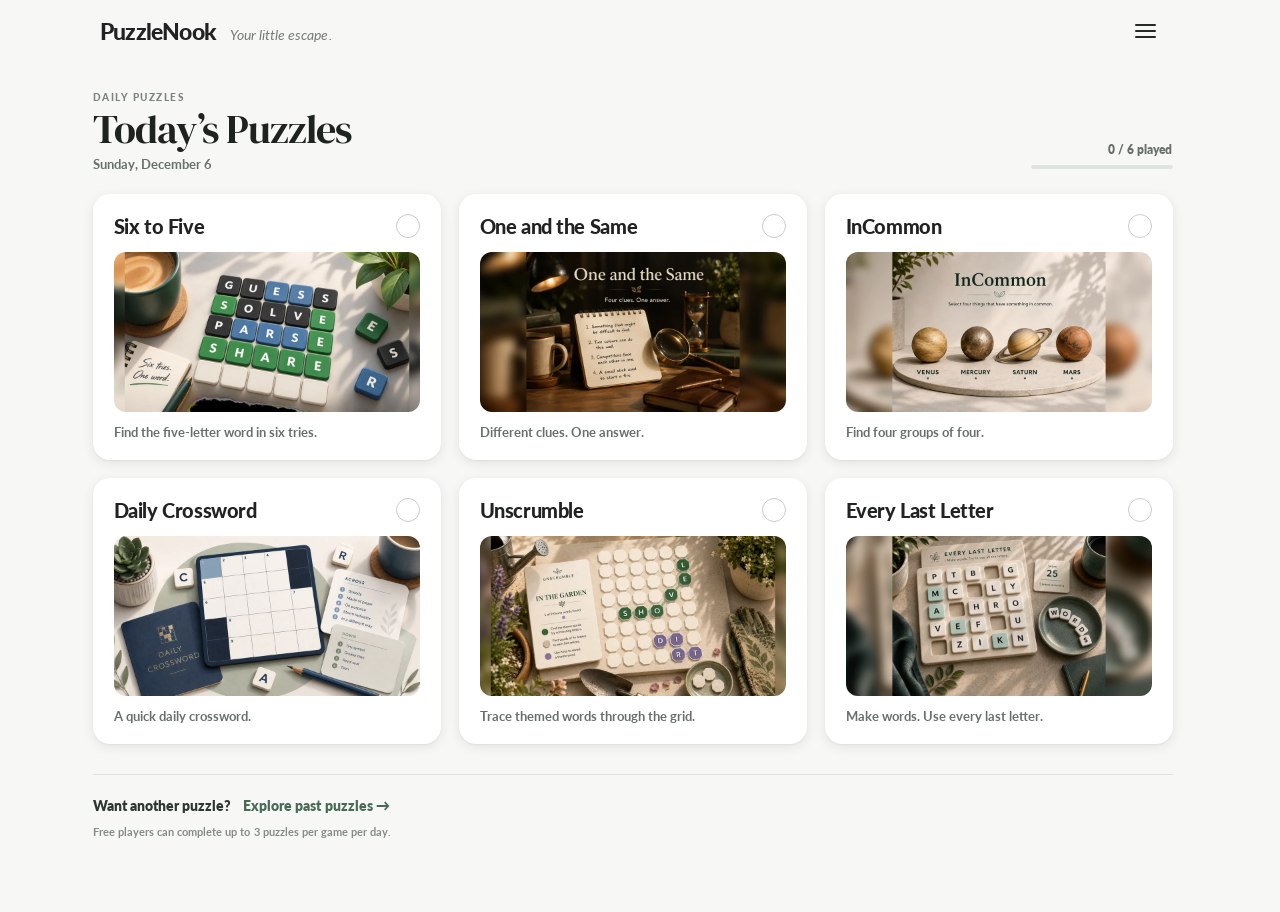
==== commit 1c200b11: "Add files via upload" ====
--- a/index.html
+++ b/index.html
@@ -1,23 +1,26 @@
-<!doctype html><html lang="en"><head><meta charset="utf-8"><meta name="viewport" content="width=device-width,initial-scale=1"><title>Daily Puzzle Lab</title><link rel="preconnect" href="https://fonts.googleapis.com"><link rel="preconnect" href="https://fonts.gstatic.com" crossorigin><link href="https://fonts.googleapis.com/css2?family=Lato:wght@400;700;900&display=swap" rel="stylesheet"><link rel="stylesheet" href="styles.css?v=89"></head><body><header class="site-header">
-  <button type="button" class="brand brand-home" id="brandHomeBtn" aria-label="Daily Puzzle Lab home">
-    <small>FREE DAILY PUZZLES</small><h1>Daily Puzzle Lab</h1>
-  </button>
-  <div class="date-tools desktop-site-tools">
-    <span class="status-pill">TEST MODE</span>
-    <button type="button" id="prevDayBtn" class="secondary">← Previous Day</button>
-    <span id="todayLabel" class="status-pill"></span>
-    <button type="button" id="nextDayBtn" class="secondary">Next Day →</button>
-    <button type="button" id="resetActiveGameBtn" class="secondary">Reset Active Game</button>
-  </div>
-  <button type="button" id="mobileMenuBtn" class="mobile-menu-btn" aria-label="Open site menu" aria-expanded="false">
-    <span></span><span></span><span></span>
-  </button>
+<!doctype html><html lang="en"><head><meta charset="utf-8"><meta name="viewport" content="width=device-width,initial-scale=1"><title>PuzzleNook</title><link rel="preconnect" href="https://fonts.googleapis.com"><link rel="preconnect" href="https://fonts.gstatic.com" crossorigin><link href="https://fonts.googleapis.com/css2?family=DM+Serif+Display&family=Lato:ital,wght@0,400;0,700;0,900;1,400&display=swap" rel="stylesheet"><link rel="stylesheet" href="styles.css?v=100.60"></head><body><header class="site-header">
+  <div class="site-brand-wrap">
+    <button type="button" class="brand-home" id="brandHomeBtn" aria-label="PuzzleNook home"><span class="site-name">PuzzleNook</span></button>
+    <span class="site-tagline">Your little escape.</span>
+  </div>
+  <div class="site-header-actions">
+    <button type="button" id="gameInstructionsBtn" class="game-instructions-btn" aria-label="How to play" title="How to play" hidden>
+      <svg class="game-instructions-icon" viewBox="0 0 24 24" aria-hidden="true" focusable="false">
+        <circle cx="12" cy="12" r="8.75"></circle>
+        <path d="M12 10.6v6"></path>
+        <circle class="info-dot" cx="12" cy="7.4" r="1"></circle>
+      </svg>
+    </button>
+    <button type="button" id="mobileMenuBtn" class="mobile-menu-btn" aria-label="Open site menu" aria-expanded="false">
+      <span></span><span></span><span></span>
+    </button>
+  </div>
   <div id="mobileSiteMenu" class="mobile-site-menu" hidden>
-    <nav class="mobile-site-nav" aria-label="Mobile site navigation">
+    <nav class="mobile-site-nav" aria-label="Site navigation">
       <button type="button" data-mobile-game="home">Front Page</button>
       <button type="button" data-mobile-game="five">Six to Five</button>
       <button type="button" data-mobile-game="quads">InCommon</button>
-      <button type="button" data-mobile-game="mini">Short &amp; Cross</button>
+      <button type="button" data-mobile-game="mini">Daily Crossword</button>
       <button type="button" data-mobile-game="trail">Unscrumble</button>
       <button type="button" data-mobile-game="ell">Every Last Letter</button>
       <button type="button" data-mobile-game="same">One and the Same</button>
@@ -33,71 +36,76 @@
   </div>
 </header><main>
 <nav class="game-ribbon" aria-label="Puzzle games">
-  <button type="button" class="game-tab home-tab active" data-game="home" onclick="showHomePage()">
-    <span class="home-tab-icon" aria-hidden="true">⌂</span><span>Home</span>
-  </button>
-  <button type="button" class="game-tab active" data-game="five" onclick="showFive()">
-    <span class="game-icon game-icon-five nav-icon" aria-hidden="true"><i></i><i></i><i>S</i><i></i><i></i></span>
-    <span>Six to Five</span>
-  </button>
-  <button type="button" class="game-tab" data-game="ell" onclick="showEveryLastLetter()">
-    <span class="game-icon game-icon-ell nav-icon" aria-hidden="true"><i>E</i><i>L</i><i>L</i><i></i></span>
-    <span>Every Last Letter</span>
-  </button>
-  <button type="button" class="game-tab" data-game="same" onclick="showOneAndTheSame()">
-    <span class="game-icon game-icon-same nav-icon" aria-hidden="true"><i>1</i><i>=</i><i>1</i></span>
-    <span>One and the Same</span>
-  </button>
-  <button type="button" class="game-tab" data-game="quads" onclick="showQuads()">
-    <span class="game-icon game-icon-quads nav-icon" aria-hidden="true"><i></i><i></i><i></i><i></i></span>
-    <span>InCommon</span>
-  </button>
-  <button type="button" class="game-tab" data-game="mini" onclick="showMini()">
-    <span class="game-icon game-icon-mini nav-icon" aria-hidden="true"><i></i><i></i><i class="dark"></i><i></i><i class="dark"></i><i></i><i></i><i></i><i class="dark"></i></span>
-    <span>Short &amp; Cross</span>
-  </button>
-  <button type="button" class="game-tab" data-game="trail" onclick="showWordTrail()">
-    <span class="game-icon game-icon-trail nav-icon" aria-hidden="true"><svg viewBox="0 0 48 48"><path d="M9 9H24V24L39 39"/><g><polygon points="9,4 13,6 14,10 11,14 7,14 4,10 5,6" class="end"/><polygon points="24,4 28,6 29,10 26,14 22,14 19,10 20,6"/><polygon points="39,4 43,6 44,10 41,14 37,14 34,10 35,6"/><polygon points="9,19 13,21 14,25 11,29 7,29 4,25 5,21"/><polygon points="24,19 28,21 29,25 26,29 22,29 19,25 20,21"/><polygon points="39,19 43,21 44,25 41,29 37,29 34,25 35,21"/><polygon points="9,34 13,36 14,40 11,44 7,44 4,40 5,36"/><polygon points="24,34 28,36 29,40 26,44 22,44 19,40 20,36"/><polygon points="39,34 43,36 44,40 41,44 37,44 34,40 35,36" class="end"/></g></svg></span>
-    <span>Unscrumble</span>
-  </button>
+  <button type="button" class="game-tab" data-game="five" onclick="showFive()"><span>Six to Five</span></button>
+  <button type="button" class="game-tab" data-game="same" onclick="showOneAndTheSame()"><span>One and the Same</span></button>
+  <button type="button" class="game-tab" data-game="quads" onclick="showQuads()"><span>InCommon</span></button>
+  <button type="button" class="game-tab" data-game="mini" onclick="showMini()"><span>Daily Crossword</span></button>
+  <button type="button" class="game-tab" data-game="trail" onclick="showWordTrail()"><span>Unscrumble</span></button>
+  <button type="button" class="game-tab" data-game="ell" onclick="showEveryLastLetter()"><span>Every Last Letter</span></button>
 </nav>
+<aside class="desktop-test-palette" aria-label="Testing controls">
+  <div class="date-tools desktop-site-tools">
+    <button type="button" id="prevDayBtn" class="secondary">← Previous Day</button>
+    <span id="todayLabel" class="status-pill"></span>
+    <button type="button" id="nextDayBtn" class="secondary">Next Day →</button>
+    <button type="button" id="resetActiveGameBtn" class="secondary">Reset Active Game</button>
+  </div>
+</aside>
 
 <section id="frontPage" class="front-page">
-  <div class="front-page-intro">
-    <small>DAILY PUZZLES</small>
-    <h2>Choose a game</h2>
-  </div>
-  <div class="front-game-grid" aria-label="Puzzle games">
+  <div class="home-today">
+    <div>
+      <div class="home-eyebrow">DAILY PUZZLES</div>
+      <h2>Today’s Puzzles</h2>
+      <div id="homeDate" class="home-date"></div>
+    </div>
+    <div class="home-progress" aria-label="Today's puzzle progress">
+      <span id="homeProgressText">0 / 6 played</span>
+      <span class="home-progress-track" aria-hidden="true"><i id="homeProgressFill"></i></span>
+    </div>
+  </div>
+
+  <div class="front-game-grid" aria-label="Today's puzzle games">
     <button type="button" class="front-game-card front-five" data-front-game="five">
-      <span class="game-icon game-icon-five front-game-icon" aria-hidden="true"><i></i><i></i><i>S</i><i></i><i></i></span>
-      <span class="front-game-copy"><strong>Six to Five</strong><span>Guess the five-letter word.</span></span>
-      <span class="front-card-arrow" aria-hidden="true">→</span>
-    </button>
+      <span class="front-card-top"><strong>Six to Five</strong><span class="front-complete-mark" aria-hidden="true">✓</span></span>
+      <span class="front-preview five-preview"><img src="assets/home/six-to-five.webp" alt="Six to Five puzzle preview"></span>
+      <span class="front-card-sub">Find the five-letter word in six tries.</span>
+    </button>
+
+    <button type="button" class="front-game-card front-same" data-front-game="same">
+      <span class="front-card-top"><strong>One and the Same</strong><span class="front-complete-mark" aria-hidden="true">✓</span></span>
+      <span class="front-preview same-preview"><img src="assets/home/one-and-the-same.webp" alt="One and the Same puzzle preview"></span>
+      <span class="front-card-sub">Different clues. One answer.</span>
+    </button>
+
     <button type="button" class="front-game-card front-quads" data-front-game="quads">
-      <span class="game-icon game-icon-quads front-game-icon" aria-hidden="true"><i></i><i></i><i></i><i></i></span>
-      <span class="front-game-copy"><strong>InCommon</strong><span>Find four groups of four.</span></span>
-      <span class="front-card-arrow" aria-hidden="true">→</span>
-    </button>
+      <span class="front-card-top"><strong>InCommon</strong><span class="front-complete-mark" aria-hidden="true">✓</span></span>
+      <span class="front-preview quads-preview"><img src="assets/home/incommon.webp" alt="InCommon puzzle preview"></span>
+      <span class="front-card-sub">Find four groups of four.</span>
+    </button>
+
     <button type="button" class="front-game-card front-mini" data-front-game="mini">
-      <span class="game-icon game-icon-mini front-game-icon" aria-hidden="true"><i></i><i></i><i class="dark"></i><i></i><i class="dark"></i><i></i><i></i><i></i><i class="dark"></i></span>
-      <span class="front-game-copy"><strong>Short &amp; Cross</strong><span>A quick daily crossword.</span></span>
-      <span class="front-card-arrow" aria-hidden="true">→</span>
-    </button>
+      <span class="front-card-top"><strong>Daily Crossword</strong><span class="front-complete-mark" aria-hidden="true">✓</span></span>
+      <span class="front-preview mini-preview"><img src="assets/home/daily-crossword.webp" alt="Daily Crossword puzzle preview"></span>
+      <span class="front-card-sub">A quick daily crossword.</span>
+    </button>
+
     <button type="button" class="front-game-card front-trail" data-front-game="trail">
-      <span class="game-icon game-icon-trail front-game-icon" aria-hidden="true"><svg viewBox="0 0 48 48"><path d="M9 9H24V24L39 39"/><g><polygon points="9,4 13,6 14,10 11,14 7,14 4,10 5,6" class="end"/><polygon points="24,4 28,6 29,10 26,14 22,14 19,10 20,6"/><polygon points="39,4 43,6 44,10 41,14 37,14 34,10 35,6"/><polygon points="9,19 13,21 14,25 11,29 7,29 4,25 5,21"/><polygon points="24,19 28,21 29,25 26,29 22,29 19,25 20,21"/><polygon points="39,19 43,21 44,25 41,29 37,29 34,25 35,21"/><polygon points="9,34 13,36 14,40 11,44 7,44 4,40 5,36"/><polygon points="24,34 28,36 29,40 26,44 22,44 19,40 20,36"/><polygon points="39,34 43,36 44,40 41,44 37,44 34,40 35,36" class="end"/></g></svg></span>
-      <span class="front-game-copy"><strong>Unscrumble</strong><span>Trace themed words through the grid.</span></span>
-      <span class="front-card-arrow" aria-hidden="true">→</span>
-    </button>
+      <span class="front-card-top"><strong>Unscrumble</strong><span class="front-complete-mark" aria-hidden="true">✓</span></span>
+      <span class="front-preview trail-preview"><img src="assets/home/unscrumble.webp" alt="Unscrumble puzzle preview"></span>
+      <span class="front-card-sub">Trace themed words through the grid.</span>
+    </button>
+
     <button type="button" class="front-game-card front-ell" data-front-game="ell">
-      <span class="game-icon game-icon-ell front-game-icon" aria-hidden="true"><i>E</i><i>L</i><i>L</i><i></i></span>
-      <span class="front-game-copy"><strong>Every Last Letter</strong><span>Make words. Use every last letter.</span></span>
-      <span class="front-card-arrow" aria-hidden="true">→</span>
-    </button>
-    <button type="button" class="front-game-card front-same" data-front-game="same">
-      <span class="game-icon game-icon-same front-game-icon" aria-hidden="true"><i>1</i><i>=</i><i>1</i></span>
-      <span class="front-game-copy"><strong>One and the Same</strong><span>Different clues. One answer.</span></span>
-      <span class="front-card-arrow" aria-hidden="true">→</span>
-    </button>
+      <span class="front-card-top"><strong>Every Last Letter</strong><span class="front-complete-mark" aria-hidden="true">✓</span></span>
+      <span class="front-preview ell-preview"><img src="assets/home/every-last-letter.webp" alt="Every Last Letter puzzle preview"></span>
+      <span class="front-card-sub">Make words. Use every last letter.</span>
+    </button>
+  </div>
+
+  <div class="home-after">
+    <div class="home-archive"><span>Want another puzzle?</span><a href="#" id="homeArchiveLink">Explore past puzzles →</a></div>
+    <p>Free players can complete up to 3 puzzles per game per day.</p>
   </div>
 </section>
 
@@ -152,7 +160,7 @@
     <h2 class="game-name-title">InCommon</h2>
     <span id="quadsPuzzleMeta" class="status-pill">Loading…</span>
   </div>
-  <div class="simple-instructions">Select four things that have something in common.</div>
+  <div id="quadsInstructions" class="simple-instructions">Select four things that have something in common.</div>
   <div id="quadsStatus"></div>
   <div id="quadsSolved" class="quads-solved"></div>
   <div id="quadsGrid" class="quads-grid"></div>
@@ -247,7 +255,7 @@
   </div>
 </section>
 
-<section id="fivePanel" class="game-hidden">
+<section id="fivePanel" class="game-panel game-hidden">
   <div class="game-clean-head five-clean-head">
     <h2 class="game-name-title">Six to Five</h2>
     <div class="game-head-actions">
@@ -263,4 +271,13 @@
   <div id="keyboard" class="keyboard"></div>
 </section></div>
 
-<section class="ad"><div><small>ADVERTISEMENT</small><br>Reserved for future ad placement</div></section></main><div id="fiveEndgameOverlay" class="five-endgame-overlay" hidden aria-hidden="true"><section class="five-endgame-card" role="dialog" aria-modal="true" aria-labelledby="fiveEndgameTitle"><button type="button" id="fiveEndgameClose" class="five-endgame-close" aria-label="Close results">×</button><div class="five-endgame-content"><div class="five-endgame-kicker">SIX TO FIVE</div><div id="fiveEndgameMiniGrid" class="five-endgame-mini-grid" aria-hidden="true"></div><h2 id="fiveEndgameTitle">Solved in 3.</h2><div id="fiveEndgameAnswer" class="five-endgame-answer" hidden></div><div id="fiveEndgameMessage" class="five-endgame-message"></div><img class="five-endgame-art" src="assets/six-to-five-endgame-target.png" alt=""><div id="fiveEndgameStats" class="five-endgame-stats"></div><div id="fiveEndgameShareSection" class="five-endgame-share-section"><button type="button" class="five-endgame-primary-share" data-share="native">Share result <span aria-hidden="true">↗</span></button><button type="button" class="five-endgame-copy" data-share="copy">Copy result</button><div id="fiveEndgameResultLine" class="five-endgame-result-line"></div></div><div id="fiveEndgameDailyLine" class="five-endgame-daily-line"></div><button type="button" id="fiveTryAnother" class="five-endgame-next" aria-label="Try another Six to Five puzzle"><span>Try another one</span><strong aria-hidden="true">→</strong></button></div></section></div><script src="static-data-adapter.js?v=89"></script><script src="app.js?v=89"></script></body></html>+<section class="ad"><div><small>ADVERTISEMENT</small><br>Reserved for future ad placement</div></section></main><div id="fiveEndgameOverlay" class="five-endgame-overlay" hidden aria-hidden="true"><section class="five-endgame-card" role="dialog" aria-modal="true" aria-labelledby="fiveEndgameTitle"><button type="button" id="fiveEndgameClose" class="five-endgame-close" aria-label="Close results">×</button><div class="five-endgame-content"><div class="five-endgame-kicker">SIX TO FIVE</div><div id="fiveEndgameMiniGrid" class="five-endgame-mini-grid" aria-hidden="true"></div><h2 id="fiveEndgameTitle">Solved in 3.</h2><div id="fiveEndgameAnswer" class="five-endgame-answer" hidden></div><div id="fiveEndgameMessage" class="five-endgame-message"></div><img class="five-endgame-art" src="assets/six-to-five-endgame-target.png" alt=""><div id="fiveEndgameStats" class="five-endgame-stats"></div><div id="fiveEndgameShareSection" class="five-endgame-share-section"><button type="button" class="five-endgame-primary-share" data-share="native">Share result <span aria-hidden="true">↗</span></button><button type="button" class="five-endgame-copy" data-share="copy">Copy result</button><div id="fiveEndgameResultLine" class="five-endgame-result-line"></div></div><div id="fiveEndgameDailyLine" class="five-endgame-daily-line"></div><button type="button" id="fiveTryAnother" class="five-endgame-next" aria-label="Try another Six to Five puzzle"><span>Try another one</span><strong aria-hidden="true">→</strong></button></div></section></div><div id="globalEndgameOverlay" class="global-endgame-overlay" hidden aria-hidden="true"><section class="global-endgame-card" role="dialog" aria-modal="true" aria-labelledby="globalEndgameTitle"><button type="button" id="globalEndgameClose" class="global-endgame-close" aria-label="Close results">×</button><div class="global-endgame-content"><div id="globalEndgameKicker" class="global-endgame-kicker"></div><div id="globalEndgameVisual" class="global-endgame-visual" aria-hidden="true"></div><h2 id="globalEndgameTitle"></h2><div id="globalEndgameAnswer" class="global-endgame-answer" hidden></div><div id="globalEndgameMessage" class="global-endgame-message"></div><div id="globalEndgameStats" class="global-endgame-stats"></div><div id="globalEndgameShareSection" class="global-endgame-share-section"><button type="button" id="globalEndgameShare" class="global-endgame-primary-share">Share result <span aria-hidden="true">↗</span></button><button type="button" id="globalEndgameCopy" class="global-endgame-copy">Copy result</button><div id="globalEndgameResultLine" class="global-endgame-result-line"></div></div><button type="button" id="globalEndgameHome" class="global-endgame-next"><span>Back to Front Page</span><strong aria-hidden="true">→</strong></button></div></section></div><div id="gameInstructionsOverlay" class="game-instructions-overlay" hidden aria-hidden="true">
+  <section class="game-instructions-card" role="dialog" aria-modal="true" aria-labelledby="gameInstructionsTitle">
+    <button type="button" id="gameInstructionsClose" class="game-instructions-close" aria-label="Close how to play">×</button>
+    <div class="game-instructions-content">
+      <div id="gameInstructionsKicker" class="game-instructions-kicker"></div>
+      <h2 id="gameInstructionsTitle">How to play</h2>
+      <div id="gameInstructionsBody" class="game-instructions-body"></div>
+    </div>
+  </section>
+</div><script src="static-data-adapter.js?v=100.60"></script><script src="app.js?v=100.60"></script></body></html>
--- a/styles.css
+++ b/styles.css
@@ -1,3 +1,4 @@
+@import url("https://fonts.googleapis.com/css2?family=Special+Elite&display=swap");
 
 :root{--bg:#f5f5f1;--card:#fff;--text:#161616;--muted:#6e6e68;--line:#dadad4;--good:#4f8a45;--present:#c4a83b;--absent:#777a7d}*{box-sizing:border-box}body{margin:0;font-family:Inter,system-ui,-apple-system,BlinkMacSystemFont,"Segoe UI",sans-serif;background:var(--bg);color:var(--text)}header{max-width:980px;margin:auto;padding:24px 20px 18px;border-bottom:1px solid var(--line);display:flex;justify-content:space-between;align-items:end}.brand small{font-weight:800;letter-spacing:.12em;color:var(--muted)}.brand h1{margin:4px 0 0;font-size:30px}main{max-width:980px;margin:auto;padding:28px 20px 50px}.hero h2{font-size:38px;margin:0}.hero p{color:var(--muted);font-size:17px}.game-grid{display:grid;grid-template-columns:repeat(2,1fr);gap:14px;margin-top:24px}.game-card{background:var(--card);border:1px solid var(--line);border-radius:16px;padding:18px;display:flex;justify-content:space-between;gap:14px;align-items:center}.game-card h3{margin:0 0 5px}.game-card p{margin:0;color:var(--muted)}button{border:0;border-radius:9px;background:#171717;color:white;padding:10px 14px;font:inherit;font-weight:750;cursor:pointer}button.secondary{background:white;color:#171717;border:1px solid var(--line)}#fivePanel{margin-top:26px;background:white;border:1px solid var(--line);border-radius:18px;padding:22px}.five-head{display:flex;justify-content:space-between;align-items:center;gap:12px}.word-grid{display:grid;grid-template-columns:repeat(5,52px);gap:7px;justify-content:center;margin:24px 0}.tile{width:52px;height:52px;border:2px solid #c8c8c2;display:grid;place-items:center;font-size:24px;font-weight:900;text-transform:uppercase;background:white}.tile.good{background:var(--good);border-color:var(--good);color:white}.tile.present{background:var(--present);border-color:var(--present);color:white}.tile.absent{background:var(--absent);border-color:var(--absent);color:white}.keyboard{display:grid;gap:6px;max-width:590px;margin:auto}.key-row{display:flex;gap:5px;justify-content:center}.key{background:#d7d7d1;color:#111;min-width:36px;padding:10px 8px}.result{margin-top:18px;padding:16px;border-radius:12px;background:#efefe9;text-align:center}.ad{margin-top:28px;border:1px dashed #bdbdb7;border-radius:14px;min-height:110px;display:grid;place-items:center;color:#8b8b85;text-align:center}.status-pill{display:inline-block;padding:5px 8px;border-radius:999px;background:#eeeeea;color:#555;font-size:12px;font-weight:800}@media(max-width:700px){.game-grid{grid-template-columns:1fr}.word-grid{grid-template-columns:repeat(5,44px)}.tile{width:44px;height:44px}}
 
@@ -4149,3 +4150,3084 @@
   82%{transform:translateY(1px);opacity:1}
   100%{transform:translateY(0);opacity:1}
 }
+
+/* ========================================================= V90 GLOBAL PUBLIC POLISH ========================================================= */
+@media(min-width:701px){#playArea>#fivePanel,#playArea>#quadsPanel,#playArea>#wordTrailPanel,#playArea>#miniPanel,#playArea>#ellPanel,#playArea>#samePanel{width:100%!important;max-width:760px!important;margin:0 auto!important;padding:18px 22px 22px!important;background:#fff!important;border:1px solid #e1e4df!important;border-radius:18px!important;box-shadow:0 8px 24px rgba(31,39,34,.045)!important}#playArea .game-clean-head{min-height:46px;padding-left:4px!important;padding-right:4px!important}}
+@media(max-width:700px){#playArea>#fivePanel,#playArea>#quadsPanel,#playArea>#wordTrailPanel,#playArea>#miniPanel,#playArea>#ellPanel,#playArea>#samePanel{width:100%!important;max-width:none!important;margin-left:0!important;margin-right:0!important;padding-left:10px!important;padding-right:10px!important;border:0!important;border-radius:0!important;box-shadow:none!important;background:#fff!important}#playArea .game-clean-head{padding-left:4px!important;padding-right:4px!important}}
+@media(min-width:701px){#fivePanel .key{min-height:48px!important;padding-top:10px!important;padding-bottom:10px!important}}
+@media(max-width:700px){#fivePanel .key,#miniPanel .mini-keyboard .key,#samePanel .same-keyboard .key{min-height:51px!important}#fivePanel{padding-bottom:calc(184px + env(safe-area-inset-bottom))!important}#miniPanel{padding-bottom:calc(174px + env(safe-area-inset-bottom))!important}#samePanel{padding-bottom:calc(184px + env(safe-area-inset-bottom))!important}}
+.global-endgame-overlay[hidden]{display:none!important}.global-endgame-overlay{position:fixed;inset:0;z-index:1000;display:grid;place-items:center;padding:22px;background:rgba(17,21,19,.46);backdrop-filter:blur(2px);animation:globalOverlayIn .18s ease-out}.global-endgame-card{position:relative;width:min(500px,calc(100vw - 32px));max-height:calc(100dvh - 32px);overflow:auto;background:#fff;border-radius:18px;box-shadow:0 18px 48px rgba(16,22,18,.18);padding:27px 34px 25px;animation:globalCardIn .22s cubic-bezier(.2,.75,.25,1)}.global-endgame-close{position:absolute;top:14px;right:15px;width:32px;height:32px;padding:0!important;border:0!important;border-radius:50%!important;background:transparent!important;box-shadow:none!important;color:#7c837f!important;font:400 25px/1 Lato,system-ui,sans-serif!important}.global-endgame-content{text-align:center}.global-endgame-kicker{color:#767d78;font-size:10px;font-weight:900;letter-spacing:.19em}.global-endgame-visual{min-height:76px;display:grid;place-items:center;margin:15px auto 17px}.global-endgame-content h2{margin:0;color:#1f2421;font:900 30px/1.1 Lato,system-ui,sans-serif;letter-spacing:-.025em}.global-endgame-answer{margin-top:8px;color:#424844;font-size:15px}.global-endgame-message{min-height:24px;margin:10px 0 16px;color:#59605c;font-size:15px;font-weight:700}.global-endgame-stats{display:grid;grid-template-columns:repeat(auto-fit,minmax(92px,1fr));gap:1px;overflow:hidden;margin:0 auto 18px;border:1px solid #e7e9e6;border-radius:12px;background:#e7e9e6}.global-endgame-stats>div{min-height:68px;display:grid;place-items:center;align-content:center;gap:4px;background:#fff;padding:9px 6px}.global-endgame-stats strong{color:#222723;font-size:22px;font-weight:900;line-height:1.05;overflow-wrap:anywhere}.global-endgame-stats span{color:#858b87;font-size:9px;font-weight:900;letter-spacing:.12em}.global-endgame-share-section{display:grid;grid-template-columns:1fr auto;gap:8px}.global-endgame-primary-share,.global-endgame-copy{min-height:44px!important;border-radius:10px!important;font-size:13px!important;font-weight:900!important}.global-endgame-primary-share{background:#2f684f!important;color:#fff!important}.global-endgame-copy{background:#f2f4f2!important;color:#313733!important;border:1px solid #e2e5e2!important}.global-endgame-result-line{grid-column:1/-1;margin:3px 0 2px;color:#8a8f8c;font-size:11px;font-weight:700}.global-endgame-next{width:100%;margin-top:12px;display:flex;align-items:center;justify-content:space-between;min-height:44px;background:transparent!important;border:1px solid #e2e5e2!important;color:#313733!important;box-shadow:none!important;border-radius:10px!important;padding:10px 13px!important;font-size:13px!important}.global-emblem{width:72px;height:72px}.global-emblem-quads{display:grid;grid-template-columns:1fr 1fr;gap:4px;padding:7px;border-radius:17px;background:#f5f4ef}.global-emblem-quads i{border-radius:6px}.global-emblem-quads i:nth-child(1){background:#8db7a1}.global-emblem-quads i:nth-child(2){background:#7e9eb5}.global-emblem-quads i:nth-child(3){background:#bd7158}.global-emblem-quads i:nth-child(4){background:#8c77a4}.global-emblem-mini{display:grid;grid-template-columns:repeat(3,1fr);gap:3px;padding:7px;border-radius:16px;background:#f2f5f3}.global-emblem-mini i{background:#fff;border-radius:4px;box-shadow:0 1px 4px rgba(20,30,24,.12)}.global-emblem-mini i.dark{background:#6284a0}.global-emblem-trail{display:grid;place-items:center;border-radius:20px;background:#eee9f6;color:#7765a0;font-size:40px;font-weight:900}.global-emblem-ell{display:grid;grid-template-columns:1fr 1fr;gap:4px}.global-emblem-ell i{display:grid;place-items:center;border-radius:6px;background:#3c8d88;color:#fff;font-style:normal;font-weight:900}.global-emblem-ell i:last-child{background:#eef2ef}.global-emblem-same{width:auto;height:auto;display:flex;align-items:center;gap:5px}.global-emblem-same i{display:grid;place-items:center;width:29px;height:40px;border-radius:8px;background:#e7c898;color:#594123;font-style:normal;font-weight:900;font-size:18px}.global-emblem-same i:nth-child(2){background:#a8703d;color:#fff}.global-quads-result{width:min(330px,100%);display:grid;gap:4px}.global-quads-result span{display:block;padding:6px 10px;border-radius:7px;font-size:10px;font-weight:900;text-transform:uppercase;letter-spacing:.045em}.global-mini-result{display:grid;grid-template-columns:repeat(var(--ge-cols),22px);gap:2px;padding:7px;border-radius:9px;background:#e6eae7}.global-mini-result i{width:22px;height:22px;display:grid;place-items:center;background:#fff;color:#222;font-style:normal;font-size:10px;font-weight:900}.global-mini-result i.black{background:#232624}@keyframes globalOverlayIn{from{opacity:0}to{opacity:1}}@keyframes globalCardIn{from{opacity:0;transform:translateY(8px) scale(.985)}to{opacity:1;transform:translateY(0) scale(1)}}@media(max-width:700px){.global-endgame-overlay{padding:16px}.global-endgame-card{width:min(460px,calc(100vw - 24px));max-height:calc(100dvh - 24px);padding:24px 20px 20px}.global-endgame-content h2{font-size:27px}.global-endgame-stats strong{font-size:19px}}@media(prefers-reduced-motion:reduce){.global-endgame-overlay,.global-endgame-card{animation:none!important}}
+
+
+/* =========================================================
+   V91 — GLOBAL CONTAINER + MOBILE HEADER REFINEMENT
+   ========================================================= */
+
+/* 1) Desktop game container: 30% wider than V90 (760px -> 988px). */
+@media(min-width:701px){
+  #playArea > #fivePanel,
+  #playArea > #quadsPanel,
+  #playArea > #wordTrailPanel,
+  #playArea > #miniPanel,
+  #playArea > #ellPanel,
+  #playArea > #samePanel{
+    max-width:988px!important;
+  }
+}
+
+/* 2) Mobile game headers: consistent typography and vertical rhythm. */
+@media(max-width:700px){
+  #playArea .game-clean-head,
+  #playArea .five-clean-head,
+  #playArea .ell-clean-head,
+  #playArea .same-clean-head{
+    min-height:44px!important;
+    margin:0!important;
+    padding:0 12px!important;
+    display:flex!important;
+    align-items:center!important;
+    justify-content:space-between!important;
+    gap:10px!important;
+  }
+
+  #playArea .game-name-title{
+    margin:0!important;
+    font-size:21px!important;
+    line-height:1.08!important;
+    font-weight:900!important;
+    letter-spacing:-0.02em!important;
+  }
+
+  #playArea .game-clean-head .status-pill,
+  #playArea .game-head-actions .status-pill{
+    font-size:11px!important;
+    line-height:1!important;
+    min-height:24px!important;
+    padding:6px 9px!important;
+    white-space:nowrap!important;
+  }
+
+  #playArea .game-head-actions{
+    display:flex!important;
+    align-items:center!important;
+    gap:8px!important;
+  }
+
+  #fivePanel .hard-toggle{
+    font-size:12px!important;
+    line-height:1!important;
+  }
+}
+
+/* 3) Mobile containers span the full viewport width.
+      Individual puzzles keep their own internal spacing. */
+@media(max-width:700px){
+  main{
+    width:100%!important;
+    max-width:none!important;
+    margin-left:0!important;
+    margin-right:0!important;
+    padding-left:0!important;
+    padding-right:0!important;
+  }
+
+  #playArea{
+    width:100%!important;
+    max-width:none!important;
+    margin-left:0!important;
+    margin-right:0!important;
+    padding-left:0!important;
+    padding-right:0!important;
+  }
+
+  #playArea > #fivePanel,
+  #playArea > #quadsPanel,
+  #playArea > #wordTrailPanel,
+  #playArea > #miniPanel,
+  #playArea > #ellPanel,
+  #playArea > #samePanel{
+    box-sizing:border-box!important;
+    width:100vw!important;
+    max-width:100vw!important;
+    margin-left:0!important;
+    margin-right:0!important;
+    padding-left:0!important;
+    padding-right:0!important;
+  }
+
+  /* Restore intentional inner breathing room below the shared header,
+     without shrinking the outer game container itself. */
+  #fivePanel > .simple-instructions,
+  #fivePanel > #fiveStatus,
+  #fivePanel > .five-board-stage,
+  #fivePanel > #keyboard,
+  #quadsPanel > .simple-instructions,
+  #quadsPanel > #quadsStatus,
+  #quadsPanel > #quadsSolved,
+  #quadsPanel > #quadsGrid,
+  #quadsPanel > .quads-footer,
+  #wordTrailPanel > #wordTrailGameplay,
+  #wordTrailPanel > #wordTrailFound,
+  #miniPanel > #miniStatus,
+  #miniPanel > .mini-layout,
+  #ellPanel > .simple-instructions,
+  #ellPanel > #ellStatus,
+  #ellPanel > .ell-player,
+  #samePanel > #sameGame{
+    margin-left:10px!important;
+    margin-right:10px!important;
+  }
+}
+
+/* 4) Every Last Letter: remove any extra top gap on mobile. */
+@media(max-width:700px){
+  #ellPanel{
+    margin-top:0!important;
+    padding-top:0!important;
+  }
+  #ellPanel > .ell-clean-head{
+    margin-top:0!important;
+  }
+}
+
+
+/* =========================================================
+   V92 — MOBILE FULL-WIDTH OVERFLOW FIX
+   V91 used viewport-width panels plus child margins. On real phones,
+   several 100%-wide game elements therefore became wider than the
+   viewport and appeared shifted/cropped on the right.
+   ========================================================= */
+@media(max-width:700px){
+  html,
+  body{
+    width:100%;
+    max-width:100%;
+    overflow-x:hidden;
+  }
+
+  main,
+  #playArea{
+    width:100%!important;
+    max-width:100%!important;
+    margin-left:0!important;
+    margin-right:0!important;
+    padding-left:0!important;
+    padding-right:0!important;
+  }
+
+  /* The container itself spans the screen; breathing room belongs
+     inside the container rather than being added as child margins. */
+  #playArea > #fivePanel,
+  #playArea > #quadsPanel,
+  #playArea > #wordTrailPanel,
+  #playArea > #miniPanel,
+  #playArea > #ellPanel,
+  #playArea > #samePanel{
+    box-sizing:border-box!important;
+    width:100%!important;
+    max-width:100%!important;
+    margin-left:0!important;
+    margin-right:0!important;
+    padding-left:10px!important;
+    padding-right:10px!important;
+  }
+
+  /* Undo V91's child-side margins. Width:100% children plus those
+     margins were the source of the right-side overflow. */
+  #fivePanel > .simple-instructions,
+  #fivePanel > #fiveStatus,
+  #fivePanel > .five-board-stage,
+  #fivePanel > #keyboard,
+  #quadsPanel > .simple-instructions,
+  #quadsPanel > #quadsStatus,
+  #quadsPanel > #quadsSolved,
+  #quadsPanel > #quadsGrid,
+  #quadsPanel > .quads-footer,
+  #wordTrailPanel > #wordTrailGameplay,
+  #wordTrailPanel > #wordTrailFound,
+  #miniPanel > #miniStatus,
+  #miniPanel > .mini-layout,
+  #ellPanel > .simple-instructions,
+  #ellPanel > #ellStatus,
+  #ellPanel > .ell-player,
+  #samePanel > #sameGame{
+    margin-left:0!important;
+    margin-right:0!important;
+  }
+
+  /* Fixed keyboards should be viewport anchored, not participate in
+     the panel's inner padding or margins. */
+  #fivePanel > #keyboard,
+  #miniPanel .mini-keyboard,
+  #samePanel .same-keyboard{
+    box-sizing:border-box!important;
+    left:0!important;
+    right:0!important;
+    width:100%!important;
+    max-width:100%!important;
+    margin-left:0!important;
+    margin-right:0!important;
+  }
+}
+
+
+/* =========================================================
+   V93 — MOBILE HEIGHT RECALIBRATION
+   - Recalibrate Six to Five + Crossword for taller keyboards
+   - Lock Crossword clue box to keyboard top edge
+   - Add One and the Same inner side margins
+   ========================================================= */
+
+@media(max-width:700px){
+
+  /* Shared reference height for the taller mobile keyboards. */
+  :root{
+    --mobile-word-keyboard-height: 184px;
+  }
+
+  /* -------------------------------------------------------
+     1) SIX TO FIVE
+     Short-screen scaling now accounts for the taller keyboard.
+     ------------------------------------------------------- */
+  #fivePanel{
+    min-height:calc(100dvh - 50px)!important;
+    padding-bottom:calc(var(--mobile-word-keyboard-height) + env(safe-area-inset-bottom))!important;
+  }
+
+  #fivePanel .five-board-stage{
+    max-height:calc(100dvh - var(--mobile-word-keyboard-height) - 166px)!important;
+    overflow:visible!important;
+  }
+
+  @media(max-height:760px){
+    #fivePanel .five-board-stage{
+      transform:scale(.94);
+      transform-origin:top center;
+      margin-bottom:-18px!important;
+    }
+  }
+
+  @media(max-height:700px){
+    #fivePanel .five-board-stage{
+      transform:scale(.88);
+      margin-bottom:-34px!important;
+    }
+    #fivePanel .simple-instructions{
+      margin-top:2px!important;
+      margin-bottom:4px!important;
+      font-size:13px!important;
+      line-height:1.2!important;
+    }
+    #fivePanel .game-clean-head{
+      min-height:40px!important;
+    }
+  }
+
+  @media(max-height:640px){
+    #fivePanel .five-board-stage{
+      transform:scale(.82);
+      margin-bottom:-52px!important;
+    }
+  }
+
+  /* -------------------------------------------------------
+     2) DAILY CROSSWORD
+     Reserve exact keyboard space and attach active clue directly
+     to the keyboard's top edge.
+     ------------------------------------------------------- */
+  #miniPanel{
+    min-height:calc(100dvh - 50px)!important;
+    padding-bottom:calc(var(--mobile-word-keyboard-height) + env(safe-area-inset-bottom))!important;
+  }
+
+  #miniPanel .mini-play-column{
+    min-height:0!important;
+  }
+
+  #miniPanel .mini-grid-stage{
+    max-height:calc(100dvh - var(--mobile-word-keyboard-height) - 174px)!important;
+  }
+
+  #miniPanel .mini-active-clue{
+    position:fixed!important;
+    left:0!important;
+    right:0!important;
+    bottom:calc(var(--mobile-word-keyboard-height) + env(safe-area-inset-bottom))!important;
+    z-index:88!important;
+    box-sizing:border-box!important;
+    width:100%!important;
+    max-width:100%!important;
+    margin:0!important;
+    border-radius:0!important;
+  }
+
+  #miniPanel .mini-keyboard{
+    height:var(--mobile-word-keyboard-height)!important;
+    min-height:var(--mobile-word-keyboard-height)!important;
+    max-height:var(--mobile-word-keyboard-height)!important;
+    bottom:0!important;
+  }
+
+  @media(max-height:760px){
+    #miniPanel .mini-grid-stage{
+      transform:scale(.94);
+      transform-origin:top center;
+      margin-bottom:-18px!important;
+    }
+  }
+
+  @media(max-height:700px){
+    #miniPanel .mini-grid-stage{
+      transform:scale(.88);
+      margin-bottom:-34px!important;
+    }
+    #miniPanel .game-clean-head{
+      min-height:40px!important;
+    }
+  }
+
+  @media(max-height:640px){
+    #miniPanel .mini-grid-stage{
+      transform:scale(.82);
+      margin-bottom:-50px!important;
+    }
+  }
+
+  /* -------------------------------------------------------
+     3) ONE AND THE SAME
+     Keep the full-width outer container, but give the game itself
+     consistent inner side breathing room.
+     ------------------------------------------------------- */
+  #samePanel > #sameGame{
+    margin-left:15px!important;
+    margin-right:15px!important;
+  }
+}
+
+
+/* =========================================================
+   V94 — MOBILE CROSSWORD CLIPPING + ONE AND THE SAME WIDTH FIX
+   ========================================================= */
+
+@media(max-width:700px){
+
+  /* -------------------------------------------------------
+     DAILY CROSSWORD
+     V93 scaled the stage with transform while its parent still clipped
+     the stage's original layout box. On short screens that made the
+     crossword's top/bottom border disappear under white clipping.
+     Size the grid itself instead of transforming it.
+     ------------------------------------------------------- */
+
+  #miniPanel .mini-grid-stage{
+    flex:1 1 auto!important;
+    min-height:0!important;
+    max-height:none!important;
+    overflow:visible!important;
+    transform:none!important;
+    margin-bottom:0!important;
+    padding:4px 15px 8px!important;
+  }
+
+  #miniPanel .mini-player-grid{
+    /*
+      50px  = site header
+      44px  = game header
+      16px  = status allowance
+      56px  = fixed active clue
+      184px = taller keyboard
+      28px  = stage/panel breathing room
+      The clamp prevents pathological tiny sizing while keeping the
+      entire square—including its outer borders—inside the free space.
+    */
+    width:min(
+      calc(100vw - 30px),
+      clamp(150px, calc(100dvh - 378px - env(safe-area-inset-bottom)), 520px)
+    )!important;
+    height:auto!important;
+    max-height:none!important;
+    aspect-ratio:1 / 1!important;
+    transform:none!important;
+    margin:0 auto!important;
+  }
+
+  /* The clue remains physically attached to the keyboard top. */
+  #miniPanel .mini-active-clue{
+    bottom:calc(var(--mobile-word-keyboard-height) + env(safe-area-inset-bottom))!important;
+    height:56px!important;
+    min-height:56px!important;
+  }
+
+  /* Remove the V93 transform-based short-screen rules entirely. */
+  @media(max-height:760px){
+    #miniPanel .mini-grid-stage{
+      transform:none!important;
+      margin-bottom:0!important;
+    }
+  }
+  @media(max-height:700px){
+    #miniPanel .mini-grid-stage{
+      transform:none!important;
+      margin-bottom:0!important;
+    }
+  }
+  @media(max-height:640px){
+    #miniPanel .mini-grid-stage{
+      transform:none!important;
+      margin-bottom:0!important;
+    }
+  }
+
+  /* -------------------------------------------------------
+     ONE AND THE SAME
+     V93 added 15px side margins to a 100%-wide game element.
+     That recreated the same width-overflow pattern fixed in V92.
+     Keep the outer game at 100% and create the requested breathing
+     room with internal padding instead.
+     ------------------------------------------------------- */
+
+  #samePanel > #sameGame{
+    box-sizing:border-box!important;
+    width:100%!important;
+    max-width:100%!important;
+    margin-left:0!important;
+    margin-right:0!important;
+    padding-left:15px!important;
+    padding-right:15px!important;
+  }
+
+  #samePanel .same-active-area,
+  #samePanel .same-history,
+  #samePanel .same-guess-area{
+    box-sizing:border-box!important;
+    max-width:100%!important;
+  }
+
+  #samePanel .same-guess-input{
+    box-sizing:border-box!important;
+    width:100%!important;
+    max-width:100%!important;
+    min-width:0!important;
+  }
+
+  #samePanel .same-history-row{
+    box-sizing:border-box!important;
+    width:100%!important;
+    max-width:100%!important;
+    min-width:0!important;
+  }
+
+  #samePanel .same-history-clue,
+  #samePanel .same-history-guess,
+  #samePanel .same-history-guess-text{
+    min-width:0!important;
+    max-width:100%!important;
+  }
+
+  #samePanel .same-history-guess{
+    overflow:hidden!important;
+  }
+
+  #samePanel .same-history-guess-text{
+    overflow-wrap:anywhere!important;
+    word-break:break-word;
+  }
+}
+
+
+/* =========================================================
+   V95 — SIX TO FIVE MOBILE HEIGHT CLEANUP
+   Match the Daily Crossword V94 approach:
+   size the board from real available viewport height instead of
+   shrinking its stage with CSS transforms.
+   ========================================================= */
+
+@media(max-width:700px){
+
+  #fivePanel .five-board-stage{
+    max-height:none!important;
+    overflow:visible!important;
+    transform:none!important;
+    margin-bottom:0!important;
+    padding-top:4px!important;
+    padding-bottom:8px!important;
+  }
+
+  /*
+    Directly scale the Six to Five board from available viewport height.
+    This keeps the full top/bottom edges visible and avoids transform
+    clipping/jumping on short mobile screens.
+
+    Approximate reserved vertical space:
+      50px  site header
+      44px  game header
+      34px  instructions/status allowance
+      184px taller keyboard
+      34px  panel/stage breathing room
+  */
+  #fivePanel #fiveGrid{
+    --five-mobile-max:
+      min(
+        calc(100vw - 30px),
+        clamp(220px, calc(100dvh - 346px - env(safe-area-inset-bottom)), 440px)
+      );
+
+    width:var(--five-mobile-max)!important;
+    max-width:var(--five-mobile-max)!important;
+    margin-left:auto!important;
+    margin-right:auto!important;
+    transform:none!important;
+  }
+
+  /* Remove V93's transform-based short-screen scaling. */
+  @media(max-height:760px){
+    #fivePanel .five-board-stage{
+      transform:none!important;
+      margin-bottom:0!important;
+    }
+  }
+
+  @media(max-height:700px){
+    #fivePanel .five-board-stage{
+      transform:none!important;
+      margin-bottom:0!important;
+    }
+  }
+
+  @media(max-height:640px){
+    #fivePanel .five-board-stage{
+      transform:none!important;
+      margin-bottom:0!important;
+    }
+  }
+}
+
+
+/* =========================================================
+   V96 — SIX TO FIVE TRUE DYNAMIC MOBILE HEIGHT
+   The board width is now supplied from measured free vertical space
+   between the board stage and the actual keyboard top.
+   ========================================================= */
+@media(max-width:700px){
+  #fivePanel .five-board-stage{
+    flex:1 1 auto!important;
+    min-height:0!important;
+    max-height:none!important;
+    display:flex!important;
+    align-items:flex-start!important;
+    justify-content:center!important;
+    overflow:visible!important;
+    transform:none!important;
+    margin-bottom:0!important;
+    padding:4px 0 14px!important;
+  }
+
+  #fivePanel #fiveGrid{
+    width:var(--five-dynamic-width, min(410px, calc(100vw - 40px)))!important;
+    max-width:var(--five-dynamic-width, min(410px, calc(100vw - 40px)))!important;
+    margin:0 auto!important;
+    transform:none!important;
+  }
+
+  /* V93/V95 short-screen transform rules remain neutralized. */
+  @media(max-height:760px){
+    #fivePanel .five-board-stage{
+      transform:none!important;
+      margin-bottom:0!important;
+    }
+  }
+  @media(max-height:700px){
+    #fivePanel .five-board-stage{
+      transform:none!important;
+      margin-bottom:0!important;
+    }
+  }
+  @media(max-height:640px){
+    #fivePanel .five-board-stage{
+      transform:none!important;
+      margin-bottom:0!important;
+    }
+  }
+}
+
+/* =========================================================
+   V97 — PREMIUM DAILY PUZZLE HOMEPAGE
+   ========================================================= */
+body.home-view{background:#f7f8f6}
+body.home-view .game-ribbon{display:none!important}
+body.home-view .desktop-site-tools{display:none!important}
+body.home-view .mobile-menu-btn{display:flex!important}
+body.home-view .site-header{max-width:1180px;border-bottom:0;padding-top:8px;padding-bottom:8px}
+body.home-view main{max-width:1180px}
+
+.front-page{padding:30px 12px 48px}
+.home-today{
+  max-width:1080px;margin:0 auto 22px;display:flex;align-items:flex-end;justify-content:space-between;gap:24px;
+}
+.home-eyebrow{font:900 10px/1 Lato,system-ui,sans-serif;letter-spacing:.15em;color:#7b837e;margin-bottom:7px}
+.home-today h2{margin:0;color:#1e2320;font:900 35px/1.02 Lato,system-ui,sans-serif;letter-spacing:-.035em}
+.home-date{margin-top:7px;color:#68706b;font:700 13px/1.2 Lato,system-ui,sans-serif}
+.home-progress{min-width:142px;padding-bottom:3px;text-align:right;color:#68706b;font:800 12px/1.2 Lato,system-ui,sans-serif}
+.home-progress-track{display:block;width:142px;height:4px;margin-top:8px;border-radius:99px;background:#e1e5e1;overflow:hidden}
+.home-progress-track i{display:block;width:0;height:100%;border-radius:inherit;background:#536f60;transition:width .25s ease}
+
+.front-game-grid{display:grid;grid-template-columns:repeat(3,minmax(0,1fr));gap:18px;max-width:1080px;margin:0 auto}
+.front-game-card{
+  position:relative;min-height:258px;padding:20px 21px 18px;border:0!important;border-radius:17px!important;
+  display:flex;flex-direction:column;align-items:stretch;justify-content:flex-start;gap:0;text-align:left;
+  background:#fff!important;color:#202322;box-shadow:0 3px 12px rgba(31,39,34,.085),0 1px 2px rgba(31,39,34,.05);
+  overflow:hidden;cursor:pointer;transition:transform .17s ease,box-shadow .17s ease;
+}
+@media(hover:hover) and (pointer:fine){
+  .front-game-card:hover{transform:translateY(-4px);box-shadow:0 10px 26px rgba(31,39,34,.13),0 2px 5px rgba(31,39,34,.06)}
+}
+.front-game-card:active{transform:translateY(-1px)}
+.front-card-top{display:flex;align-items:center;justify-content:space-between;gap:12px;margin-bottom:14px}
+.front-card-top strong{font:900 20px/1.1 Lato,system-ui,sans-serif;letter-spacing:-.02em}
+.front-complete-mark{
+  display:none;width:24px;height:24px;border-radius:50%;place-items:center;background:#e7f1ea;color:#3e7650;font-size:13px;font-weight:900;
+}
+.front-game-card.is-complete .front-complete-mark{display:grid}
+.front-card-sub{margin-top:13px;color:#68706b;font:700 12.5px/1.3 Lato,system-ui,sans-serif}
+.front-preview{
+  flex:1;min-height:160px;border-radius:12px;background:#f8f9f7;display:flex;align-items:center;justify-content:center;
+  overflow:hidden;
+}
+
+/* Six to Five preview */
+.five-preview{flex-direction:column;gap:7px;background:#f8faf8}
+.fp-five-row{display:flex;gap:6px}
+.fp-five-row i{
+  width:35px;height:35px;border-radius:5px;display:grid;place-items:center;background:#fff;color:#202322;
+  box-shadow:0 2px 5px rgba(30,38,33,.14);font:900 15px/1 Lato;font-style:normal;
+}
+.fp-five-row i.good{background:#5d946b;color:#fff}.fp-five-row i.present{background:#718ca2;color:#fff}.fp-five-row i.absent{background:#252827;color:#fff}
+
+/* One and the Same preview */
+.same-preview{position:relative;flex-direction:column;align-items:stretch;justify-content:center;gap:7px;padding:18px 24px;background:#faf9f6}
+.same-preview>span:not(.same-answer){padding:8px 10px;border-radius:8px;background:#fff;box-shadow:0 1px 4px rgba(32,35,33,.08);font:700 11px/1.2 Lato;color:#525954}
+.same-preview b{display:inline-grid;place-items:center;width:17px;height:17px;margin-right:6px;border-radius:50%;background:#ede7d8;color:#625a48;font-size:9px}
+.same-preview .same-answer{position:absolute;right:17px;bottom:13px;width:28px;height:28px;border-radius:50%;display:grid;place-items:center;background:#b58b3e;color:#fff;font-weight:900}
+
+/* InCommon preview */
+.quads-preview{display:grid;grid-template-columns:repeat(4,1fr);gap:5px;padding:15px;background:#faf9f8}
+.quads-preview i{min-width:0;height:34px;padding:0 4px;border-radius:6px;display:grid;place-items:center;background:#fff;box-shadow:0 1px 4px rgba(35,31,29,.09);font:900 8.5px/1 Lato;font-style:normal;color:#3e403e}
+.quads-preview i:nth-child(-n+4){background:#f0ded6}.quads-preview i:nth-child(n+5):nth-child(-n+8){background:#e5ece0}
+
+/* Crossword preview */
+.mini-preview{background:#f7f9fa}
+.fp-cross-grid{width:156px;height:156px;display:grid;grid-template-columns:repeat(5,1fr);grid-template-rows:repeat(5,1fr);border:2px solid #343a3b;background:#343a3b;gap:1px}
+.fp-cross-grid i{position:relative;display:grid;place-items:center;background:#fff;color:#202526;font:900 13px/1 Lato;font-style:normal}
+.fp-cross-grid i.block{background:#24292a}.fp-cross-grid i.word{background:#e6eff4}.fp-cross-grid i.active{background:#a9c3d3}
+.fp-cross-grid small{position:absolute;left:2px;top:2px;font-size:6px;line-height:1;color:#697174}
+
+/* Unscrumble preview */
+.trail-preview{background:#f8f6fb}
+.trail-preview svg{width:90%;height:90%}.trail-preview path{fill:none;stroke:#7359a3;stroke-width:8;stroke-linecap:round;stroke-linejoin:round;opacity:.55}
+.trail-preview polygon{fill:#fbfcfb;filter:drop-shadow(0 3px 2px rgba(31,42,35,.16))}
+.trail-preview text{text-anchor:middle;font:900 13px Lato;fill:#282b29}
+
+/* ELL preview */
+.ell-preview{background:#f8faf9}
+.fp-ell-grid{display:grid;grid-template-columns:repeat(5,29px);gap:6px}
+.fp-ell-grid i{height:29px;border-radius:6px;display:grid;place-items:center;background:#f5f7f7;color:#171a18;box-shadow:0 3px 4px rgba(24,31,28,.18);font:900 11px/1 Lato;font-style:normal}
+.fp-ell-grid i.selected{background:#d8ece9;color:#153f3d;transform:translateY(-1px)}
+
+.home-after{max-width:1080px;margin:30px auto 0;padding-top:22px;border-top:1px solid #e1e4e1}
+.home-archive{display:flex;align-items:baseline;gap:12px;flex-wrap:wrap;color:#303632;font:800 14px Lato}
+.home-archive a{color:#486b57;text-decoration:none}.home-archive a:hover{text-decoration:underline}
+.home-after p{margin:10px 0 0;color:#858c87;font:700 11px/1.4 Lato}
+
+@media(max-width:850px) and (min-width:701px){
+  .front-game-grid{grid-template-columns:repeat(2,minmax(0,1fr))}
+}
+@media(max-width:700px){
+  body.home-view .site-header{height:54px;min-height:54px;padding:0 14px}
+  .front-page{padding:19px 2px 34px}
+  .home-today{margin:0 2px 15px;align-items:flex-end}
+  .home-eyebrow{font-size:9px;margin-bottom:5px}
+  .home-today h2{font-size:27px}
+  .home-date{font-size:11px;margin-top:5px}
+  .home-progress{min-width:102px;font-size:10.5px}
+  .home-progress-track{width:102px;height:3px;margin-top:6px}
+  .front-game-grid{grid-template-columns:repeat(2,minmax(0,1fr));gap:9px}
+  .front-game-card{min-height:200px;padding:13px 11px 12px;border-radius:13px!important}
+  .front-card-top{margin-bottom:9px}
+  .front-card-top strong{font-size:15px}
+  .front-complete-mark{width:20px;height:20px;font-size:11px}
+  .front-preview{min-height:122px;border-radius:9px}
+  .front-card-sub{font-size:10px;margin-top:8px}
+  .fp-five-row{gap:4px}.fp-five-row i{width:25px;height:25px;font-size:11px}
+  .same-preview{padding:10px 8px;gap:4px}.same-preview>span:not(.same-answer){padding:5px 6px;font-size:8px}.same-preview b{width:13px;height:13px;font-size:7px}
+  .quads-preview{gap:3px;padding:7px}.quads-preview i{height:25px;font-size:6px;border-radius:4px}
+  .fp-cross-grid{width:116px;height:116px}.fp-cross-grid i{font-size:10px}
+  .fp-ell-grid{grid-template-columns:repeat(5,21px);gap:4px}.fp-ell-grid i{height:21px;font-size:8px;border-radius:4px}
+  .home-after{margin-top:22px;padding:18px 2px 0}
+}
+@media(max-width:370px){
+  .front-game-card{min-height:188px;padding:11px 9px}
+  .front-card-top strong{font-size:14px}
+  .front-card-sub{font-size:9.5px}
+}
+
+
+/* =========================================================
+   V98 — PUZZLENOOK UNIVERSAL SHELL + COMPLETION STATES
+   ========================================================= */
+body{font-family:Lato,system-ui,-apple-system,BlinkMacSystemFont,"Segoe UI",sans-serif}
+.site-header,body.home-view .site-header{
+  position:relative;z-index:120;max-width:none;width:100%;height:62px;min-height:62px;margin:0;padding:0 max(18px,calc((100vw - 1180px)/2));
+  display:flex;flex-direction:row;align-items:center;justify-content:space-between;gap:18px;background:#fff;border-bottom:1px solid #e5e8e5;
+}
+.site-brand-wrap{display:flex;align-items:baseline;gap:13px;min-width:0}
+.brand-home{height:auto!important;display:block!important;appearance:none;background:transparent!important;color:#202322!important;border:0!important;padding:0!important;border-radius:0!important;box-shadow:none!important;text-align:left!important;cursor:pointer}
+.brand-home:hover,.brand-home:focus,.brand-home:active{background:transparent!important;color:#202322!important;box-shadow:none!important;transform:none!important;text-decoration:none!important}
+.site-name{font:900 23px/1 Lato,system-ui,sans-serif;letter-spacing:-.035em;white-space:nowrap}
+.site-tagline{font:italic 400 14px/1.1 Lato,system-ui,sans-serif;color:#737b76;white-space:nowrap}
+.mobile-menu-btn,body.home-view .mobile-menu-btn{
+  display:flex!important;width:40px;height:40px;padding:9px!important;border:0!important;border-radius:9px!important;background:transparent!important;color:#252a27!important;box-shadow:none!important;flex-direction:column;justify-content:center;gap:4px;
+}
+.mobile-menu-btn:hover,.mobile-menu-btn:active{transform:none!important;background:transparent!important;box-shadow:none!important}
+.mobile-menu-btn span{display:block;width:21px;height:2px;border-radius:2px;background:#252a27;margin:0 auto}
+.mobile-site-menu[hidden]{display:none!important}
+.mobile-site-menu:not([hidden]){
+  display:block;position:absolute;top:54px;right:max(14px,calc((100vw - 1180px)/2));width:min(330px,calc(100vw - 28px));padding:10px;background:#fff;border:1px solid #e1e4e1;border-radius:14px;box-shadow:0 14px 34px rgba(25,32,28,.16);
+}
+.mobile-site-nav{display:grid;grid-template-columns:1fr 1fr;gap:5px}
+.mobile-site-nav button{min-height:40px;padding:8px 10px;border-radius:8px;background:#f5f6f4;color:#242926;text-align:left;font-size:13px;font-weight:800}
+.mobile-site-nav button:hover{transform:none;background:#ecefeb}
+.mobile-date-tools{display:none}
+
+/* Desktop puzzle switcher: light, text-led, and separate from the site header. */
+.game-ribbon,body.home-view .game-ribbon{
+  display:flex;align-items:center;justify-content:center;gap:4px;width:min(930px,100%);min-height:0;margin:15px auto 10px;padding:5px;border:0;border-radius:14px;background:#fff;box-shadow:0 2px 10px rgba(28,36,31,.075);overflow:visible;
+}
+body.home-view .game-ribbon{display:none!important}
+.game-tab{
+  position:relative;flex:1 1 0;min-width:0;min-height:42px;padding:9px 10px;border:0!important;border-radius:10px!important;background:transparent!important;color:#717974!important;box-shadow:none!important;font:800 12.5px/1.12 Lato,system-ui,sans-serif;white-space:nowrap;transition:background .14s ease,color .14s ease;
+}
+.game-tab:hover:not(:disabled){transform:none!important;background:#f7f8f6!important;color:#303632!important}
+.game-tab.active{background:#f2f4f1!important;color:#202522!important}
+.game-tab::after{left:50%;right:auto;bottom:4px;width:22px;height:2px;transform:translateX(-50%);border-radius:99px;background:transparent}
+.game-tab[data-game="five"].active::after{background:#4f9164}
+.game-tab[data-game="same"].active::after{background:#b58b3e}
+.game-tab[data-game="quads"].active::after{background:#c66f58}
+.game-tab[data-game="mini"].active::after{background:#587e9b}
+.game-tab[data-game="trail"].active::after{background:#7359a3}
+.game-tab[data-game="ell"].active::after{background:#268d89}
+
+/* Developer controls live outside the consumer game surface on desktop. */
+.desktop-test-palette{display:none}
+@media(min-width:1180px){
+  body:not(.home-view) .desktop-test-palette{
+    display:block;position:fixed;z-index:40;top:132px;left:calc(50% + 430px);width:176px;padding:12px;border-radius:13px;background:rgba(255,255,255,.96);box-shadow:0 4px 16px rgba(27,34,30,.10);border:1px solid #e6e9e6;
+  }
+  .desktop-test-palette .test-palette-label{margin:0 0 8px;color:#929993;font:900 9px/1 Lato;letter-spacing:.15em}
+  .desktop-test-palette .date-tools{display:flex;flex-direction:column;align-items:stretch;gap:6px;width:100%}
+  .desktop-test-palette .date-tools button,.desktop-test-palette .date-tools .status-pill{width:100%;text-align:center;white-space:normal}
+}
+@media(min-width:701px) and (max-width:1179px){
+  body:not(.home-view) .desktop-test-palette{display:flex;justify-content:flex-end;width:min(930px,100%);margin:0 auto 8px}
+  .desktop-test-palette .test-palette-label{display:none}
+  .desktop-test-palette .date-tools{display:flex;justify-content:flex-end;gap:5px;padding:7px;border-radius:11px;background:#fff;box-shadow:0 2px 9px rgba(28,36,31,.07)}
+}
+
+/* Homepage display type: editorial warmth, used strategically. */
+.home-today h2{font-family:"DM Serif Display",Georgia,serif!important;font-weight:400!important;letter-spacing:-.02em!important;font-size:39px}
+
+/* Every card starts with an empty completion ring. Completion fills it. */
+.front-complete-mark{
+  display:grid!important;width:24px;height:24px;border:1.5px solid #c9ceca;border-radius:50%;place-items:center;background:transparent;color:transparent;font-size:13px;font-weight:900;transition:background .18s ease,border-color .18s ease,color .18s ease;
+}
+.front-game-card.is-complete .front-complete-mark{display:grid;background:#4f9164;border-color:#4f9164;color:#fff}
+.front-card-sub{min-height:17px}
+.front-game-card.is-complete .front-card-sub{color:#467252;font-weight:900}
+
+@media(max-width:700px){
+  .site-header,body.home-view .site-header{height:50px;min-height:50px;padding:0 14px;border-bottom:1px solid #e1e4e1}
+  .site-brand-wrap{gap:9px}
+  .site-name{font-size:20px}
+  .site-tagline{font-size:11.5px}
+  .mobile-site-menu:not([hidden]){top:48px;right:10px}
+  .mobile-date-tools{display:block;margin-top:9px;padding-top:9px;border-top:1px solid #e6e8e5}
+  .mobile-date-row{display:grid;grid-template-columns:38px 1fr 38px;align-items:center;gap:7px}
+  .mobile-date-row #mobileTodayLabel{text-align:center;font-size:12px;font-weight:900;color:#535b56}
+  .mobile-icon-action{min-height:36px;padding:5px!important;border-radius:8px!important;background:#eef0ed!important;color:#252a27!important}
+  .mobile-reset-action{width:100%;margin-top:7px;min-height:36px;padding:7px 10px!important;background:#fff!important;color:#4d5550!important;border:1px solid #e0e3df!important;font-size:12px}
+  .game-ribbon{display:none!important}
+  .desktop-test-palette{display:none!important}
+  .home-today h2{font-size:30px}
+  .front-complete-mark{width:20px;height:20px;font-size:11px}
+}
+@media(max-width:390px){.site-tagline{display:none}}
+
+/* =========================================================
+   V99 — PUZZLENOOK SHELL CORRECTIONS
+   ========================================================= */
+
+/* Universal shell: same core header everywhere, visually integrated with the page. */
+.site-header,
+body.home-view .site-header{
+  width:100%;
+  max-width:none;
+  height:62px;
+  min-height:62px;
+  margin:0;
+  padding-left:max(20px,calc((100vw - 1080px)/2));
+  padding-right:max(20px,calc((100vw - 1080px)/2));
+  background:transparent;
+  border-bottom:0;
+  box-shadow:none;
+}
+body.home-view .site-header{background:#f7f8f6}
+.site-brand-wrap{display:flex;align-items:baseline;gap:14px}
+.site-name{font-weight:900}
+.site-tagline{
+  display:inline-block;
+  font-family:Lato,system-ui,sans-serif;
+  font-size:14px;
+  line-height:1.1;
+  font-style:italic!important;
+  font-weight:400!important;
+  color:#747c77;
+}
+
+/* Make the homepage heading an unmistakable editorial display face. */
+.home-today h2{
+  font-family:"DM Serif Display",Georgia,"Times New Roman",serif!important;
+  font-style:normal!important;
+  font-weight:400!important;
+  letter-spacing:-.025em!important;
+  font-size:40px!important;
+  line-height:1.02!important;
+}
+
+/* Testing tools are temporary developer chrome, physically outside the product surface. */
+.desktop-test-palette{display:none!important}
+@media(min-width:1280px){
+  body:not(.home-view) .desktop-test-palette{
+    display:block!important;
+    position:fixed!important;
+    z-index:45;
+    top:152px;
+    right:18px;
+    left:auto!important;
+    width:184px;
+    margin:0!important;
+    padding:12px;
+    border:1px solid #e3e7e3;
+    border-radius:15px;
+    background:#fff;
+    box-shadow:0 10px 28px rgba(28,36,31,.12),0 2px 5px rgba(28,36,31,.05);
+  }
+  body:not(.home-view) .desktop-test-palette .date-tools{
+    display:flex!important;
+    width:100%;
+    flex-direction:column!important;
+    align-items:stretch!important;
+    justify-content:flex-start!important;
+    gap:7px!important;
+    padding:0!important;
+    margin:0!important;
+    background:transparent!important;
+    box-shadow:none!important;
+  }
+  body:not(.home-view) .desktop-test-palette .date-tools button,
+  body:not(.home-view) .desktop-test-palette .date-tools .status-pill{
+    width:100%;
+    min-width:0;
+    margin:0;
+    text-align:center;
+    white-space:normal;
+  }
+}
+/* If there is not enough side room, desktop test chrome disappears rather than crowding the game. */
+@media(min-width:701px) and (max-width:1279px){
+  body:not(.home-view) .desktop-test-palette{display:none!important}
+}
+
+/* Mobile: only PuzzleNook + hamburger in the header. */
+@media(max-width:700px){
+  .site-header,
+  body.home-view .site-header{
+    height:50px!important;
+    min-height:50px!important;
+    padding:0 14px!important;
+    background:#fff;
+    border-bottom:1px solid #e4e7e4;
+  }
+  body.home-view .site-header{background:#f7f8f6;border-bottom-color:transparent}
+  .site-tagline{display:none!important}
+  .site-name{font-size:20px}
+}
+
+
+/* =========================================================
+   V100 — HOMEPAGE ART PREVIEWS + COMPLETED CARD FOOTER
+   ========================================================= */
+.front-preview{
+  padding:0!important;
+  background:transparent!important;
+}
+.front-preview img{
+  display:block;
+  width:100%;
+  height:100%;
+  min-height:160px;
+  object-fit:cover;
+  object-position:center;
+}
+.front-game-card.is-complete .front-card-sub{
+  margin:13px -21px -18px!important;
+  min-height:42px;
+  padding:11px 14px 12px;
+  display:flex;
+  align-items:center;
+  justify-content:center;
+  text-align:center;
+  background:#4f9164;
+  color:#fff!important;
+  font-weight:900;
+  border-radius:0;
+}
+@media(max-width:700px){
+  .front-preview img{min-height:122px}
+  .front-game-card.is-complete .front-card-sub{
+    margin:8px -11px -12px!important;
+    min-height:34px;
+    padding:8px 8px 9px;
+    font-size:10px;
+  }
+}
+@media(max-width:370px){
+  .front-game-card.is-complete .front-card-sub{margin-left:-9px!important;margin-right:-9px!important}
+}
+
+/* =========================================================
+   V100.1 — HOMEPAGE ART PREVIEW LAYOUT FIX
+   Prevent legacy per-game preview layouts from constraining
+   the new single-image homepage artwork.
+   ========================================================= */
+.front-game-card .front-preview.home-card-art,
+.front-game-card .front-preview:has(> img.home-card-art-img){
+  display:block!important;
+  grid-template-columns:none!important;
+  grid-template-rows:none!important;
+}
+.front-game-card .front-preview > img.home-card-art-img{
+  display:block!important;
+  width:100%!important;
+  height:100%!important;
+  max-width:none!important;
+  object-fit:cover!important;
+  object-position:center!important;
+}
+
+/* V100.1 selector correction: current V100 artwork markup */
+.front-game-card .front-preview:has(> img){
+  display:block!important;
+  grid-template-columns:none!important;
+  grid-template-rows:none!important;
+}
+.front-game-card .front-preview > img{
+  display:block!important;
+  width:100%!important;
+  height:100%!important;
+  max-width:none!important;
+  object-fit:cover!important;
+  object-position:center!important;
+}
+
+/* =========================================================
+   V100.2 — MOBILE HOMEPAGE CONTENT GUTTER
+   Header remains unchanged; only homepage content below it
+   receives additional breathing room from screen edges.
+   ========================================================= */
+@media(max-width:700px){
+  body.home-view main{
+    padding-left:20px!important;
+    padding-right:20px!important;
+  }
+}
+@media(max-width:360px){
+  body.home-view main{
+    padding-left:16px!important;
+    padding-right:16px!important;
+  }
+}
+
+/* V100.3 — mobile homepage gutter + responsive single-line title */
+@media(max-width:700px){
+  body.home-view main{
+    padding-left:10px!important;
+    padding-right:10px!important;
+  }
+  body.home-view .home-today h2{
+    white-space:nowrap!important;
+    font-size:clamp(29px,10vw,40px)!important;
+    letter-spacing:-.03em!important;
+  }
+}
+@media(max-width:360px){
+  body.home-view main{
+    padding-left:8px!important;
+    padding-right:8px!important;
+  }
+}
+
+/* =========================================================
+   V100.4 — MOBILE HOME TITLE / PROGRESS LOCKUP
+   Progress stays fixed on the right; title yields and scales.
+   ========================================================= */
+@media(max-width:700px){
+  body.home-view .home-today{
+    display:flex!important;
+    align-items:flex-end!important;
+    justify-content:space-between!important;
+    gap:10px!important;
+    width:auto!important;
+  }
+
+  body.home-view .home-today > div:first-child{
+    flex:1 1 auto!important;
+    min-width:0!important;
+  }
+
+  body.home-view .home-progress{
+    flex:0 0 102px!important;
+    width:102px!important;
+    min-width:102px!important;
+    max-width:102px!important;
+    margin-left:auto!important;
+    text-align:right!important;
+    visibility:visible!important;
+    opacity:1!important;
+  }
+
+  body.home-view .home-progress-track{
+    width:102px!important;
+    min-width:102px!important;
+    max-width:102px!important;
+    margin-left:auto!important;
+  }
+
+  body.home-view .home-today h2{
+    display:block!important;
+    max-width:100%!important;
+    min-width:0!important;
+    white-space:nowrap!important;
+    overflow:visible!important;
+    font-size:clamp(18px,8.3vw,40px)!important;
+    line-height:1.02!important;
+  }
+}
+
+/* =========================================================
+   V100.5 — DESKTOP GAME CONTAINER BOTTOM SPACING
+   Additional interior space below each requested game.
+   Mobile/tablet layouts remain unchanged.
+   ========================================================= */
+@media(min-width:701px){
+  #fivePanel{padding-bottom:calc(22px + 100px)!important;}
+  #samePanel{padding-bottom:calc(22px + 300px)!important;}
+  #quadsPanel{padding-bottom:calc(22px + 100px)!important;}
+  #miniPanel{padding-bottom:calc(22px + 50px)!important;}
+  #ellPanel{padding-bottom:calc(22px + 50px)!important;}
+}
+
+/* =========================================================
+   V100.6 — DESKTOP GAME PANEL RESERVED BOTTOM SPACE
+   Corrects V100.5: extend the bordered white panel below the
+   playable content without moving the existing game content.
+   ========================================================= */
+@media(min-width:701px){
+  #fivePanel,
+  #samePanel,
+  #quadsPanel,
+  #miniPanel,
+  #ellPanel{
+    padding-bottom:22px!important;
+  }
+
+  #fivePanel::after,
+  #samePanel::after,
+  #quadsPanel::after,
+  #miniPanel::after,
+  #ellPanel::after{
+    content:"";
+    display:block;
+    width:100%;
+    flex:0 0 auto;
+    pointer-events:none;
+  }
+
+  #fivePanel::after{height:100px;}
+  #samePanel::after{height:300px;}
+  #quadsPanel::after{height:100px;}
+  #miniPanel::after{height:50px;}
+  #ellPanel::after{height:50px;}
+}
+
+/* V100.7 — refined desktop game panel bottom space */
+@media(min-width:701px){
+  #fivePanel::after{height:50px!important;}
+  #samePanel::after{height:225px!important;}
+  #quadsPanel::after{height:80px!important;}
+  #wordTrailPanel::after{
+    content:"";
+    display:block;
+    width:100%;
+    height:30px!important;
+    flex:0 0 auto;
+    pointer-events:none;
+  }
+}
+
+/* =========================================================
+   V100.9 — INCOMMON SATISFACTION PASS
+   Rich PuzzleNook palette + tactile selection + distinct miss,
+   one-away, solve, and shuffle/reflow motion.
+   ========================================================= */
+:root{
+  --incommon-coral:#c66f58;
+  --incommon-coral-deep:#a95745;
+  --incommon-ivory:#fbfaf6;
+  --incommon-ink:#272523;
+  --incommon-easy:#e7bd5c;
+  --incommon-medium:#86aa7a;
+  --incommon-hard:#7196b2;
+  --incommon-very-hard:#9477aa;
+}
+#quadsPanel .quads-tile{
+  background:var(--incommon-ivory)!important;
+  color:var(--incommon-ink)!important;
+  border:1px solid rgba(72,61,51,.045)!important;
+  box-shadow:0 3px 7px rgba(42,35,29,.105),0 1px 2px rgba(42,35,29,.06)!important;
+  transition:background .16s ease,color .16s ease,transform .16s cubic-bezier(.2,.8,.2,1),box-shadow .16s ease!important;
+  will-change:transform;
+}
+#quadsPanel .quads-tile:hover:not(:disabled):not(.selected){
+  background:#fffdf8!important;
+  transform:translateY(-2px)!important;
+  box-shadow:0 5px 12px rgba(42,35,29,.12),0 2px 4px rgba(42,35,29,.07)!important;
+}
+#quadsPanel .quads-tile.selected{
+  background:var(--incommon-coral)!important;
+  color:#fff!important;
+  border-color:transparent!important;
+  transform:translateY(-3px) scale(1.015)!important;
+  box-shadow:0 7px 15px rgba(126,64,49,.23),0 2px 4px rgba(42,35,29,.10)!important;
+}
+#quadsPanel .quads-tile.select-pop{animation:incommonSelectPop .24s cubic-bezier(.2,.9,.25,1.25)!important}
+#quadsPanel .quads-tile.deselect-drop{animation:incommonDeselect .18s ease-out!important}
+#quadsPanel .quads-tile.solve-merge{animation:incommonSolveMerge .62s cubic-bezier(.2,.75,.25,1) both!important}
+#quadsPanel .quads-grid.wrong-motion{animation:incommonWrongGroup .44s cubic-bezier(.36,.07,.19,.97)!important}
+#quadsPanel .quads-grid.one-away-motion{animation:incommonOneAwayGroup .60s cubic-bezier(.2,.75,.25,1)!important}
+#quadsPanel .quads-grid.one-away-motion .quads-tile.one-away-tile:nth-of-type(4n){animation:incommonOddKick .60s ease!important}
+
+#quadsPanel .quads-solved-row{
+  color:#252522!important;
+  box-shadow:0 3px 8px rgba(42,35,29,.09)!important;
+}
+#quadsPanel .quads-solved-row.quads-easy{background:var(--incommon-easy)!important}
+#quadsPanel .quads-solved-row.quads-medium{background:var(--incommon-medium)!important}
+#quadsPanel .quads-solved-row.quads-hard{background:var(--incommon-hard)!important;color:#fff!important}
+#quadsPanel .quads-solved-row.quads-very-hard{background:var(--incommon-very-hard)!important;color:#fff!important}
+#quadsPanel .quads-solved-row.enter{animation:incommonSolvedLand .48s cubic-bezier(.18,.9,.25,1.18) both!important}
+#quadsPanel .quads-grid.reflow{animation:incommonReflow .34s cubic-bezier(.2,.75,.25,1) both!important}
+#quadsPanel .quads-message{
+  min-height:22px;
+  letter-spacing:.015em;
+}
+#quadsPanel .quads-message.warn{
+  color:var(--incommon-coral-deep)!important;
+}
+#quadsPanel .quads-message.warn:first-letter{}
+#quadsPanel .life-stars{color:var(--incommon-coral-deep)}
+
+@keyframes incommonSelectPop{
+  0%{transform:translateY(0) scale(1)}
+  38%{transform:translateY(1px) scale(.94)}
+  72%{transform:translateY(-4px) scale(1.045)}
+  100%{transform:translateY(-3px) scale(1.015)}
+}
+@keyframes incommonDeselect{
+  0%{transform:translateY(-3px) scale(1.015)}
+  55%{transform:translateY(2px) scale(.985)}
+  100%{transform:translateY(0) scale(1)}
+}
+@keyframes incommonWrongGroup{
+  0%,100%{transform:translateX(0)}
+  18%{transform:translateX(-7px)}
+  36%{transform:translateX(6px)}
+  54%{transform:translateX(-4px)}
+  72%{transform:translateX(3px)}
+  88%{transform:translateX(-1px)}
+}
+@keyframes incommonOneAwayGroup{
+  0%,100%{transform:scale(1)}
+  24%{transform:scale(.985)}
+  48%{transform:scale(.972)}
+  66%{transform:scale(.972)}
+  82%{transform:scale(1.008)}
+}
+@keyframes incommonOddKick{
+  0%,48%,100%{transform:translateY(-3px) scale(1.015)}
+  65%{transform:translate(9px,-3px) rotate(1.5deg) scale(1.015)}
+  80%{transform:translate(-2px,-3px) scale(1.015)}
+}
+@keyframes incommonSolveMerge{
+  0%{transform:translateY(-3px) scale(1.015)}
+  28%{transform:translateY(-4px) scale(1.04)}
+  58%{transform:translateY(-4px) scale(.97);filter:brightness(1.06)}
+  78%{transform:translateY(-8px) scale(.92);opacity:.88}
+  100%{transform:translateY(-12px) scale(.86);opacity:0}
+}
+@keyframes incommonSolvedLand{
+  0%{opacity:0;transform:translateY(14px) scale(.965)}
+  62%{opacity:1;transform:translateY(-3px) scale(1.012)}
+  82%{transform:translateY(1px) scale(.997)}
+  100%{opacity:1;transform:translateY(0) scale(1)}
+}
+@keyframes incommonReflow{
+  0%{opacity:.72;transform:translateY(7px) scale(.992)}
+  100%{opacity:1;transform:translateY(0) scale(1)}
+}
+@media(prefers-reduced-motion:reduce){
+  #quadsPanel .quads-tile.select-pop,
+  #quadsPanel .quads-tile.deselect-drop,
+  #quadsPanel .quads-tile.solve-merge,
+  #quadsPanel .quads-grid.wrong-motion,
+  #quadsPanel .quads-grid.one-away-motion,
+  #quadsPanel .quads-grid.one-away-motion .quads-tile.one-away-tile,
+  #quadsPanel .quads-solved-row.enter,
+  #quadsPanel .quads-grid.reflow{animation:none!important}
+}
+
+/* =========================================================
+   V100.10 — INCOMMON FEEL TUNING
+   Make ONE AWAY unmistakable and increase solved-row bounce ~30%.
+   ========================================================= */
+#quadsPanel .quads-grid.one-away-motion{
+  animation:incommonOneAwayGroupV2 .64s cubic-bezier(.2,.75,.25,1)!important;
+}
+#quadsPanel .quads-grid.one-away-motion .quads-tile.one-away-tile{
+  animation:incommonOneAwayTileV2 .64s cubic-bezier(.2,.75,.25,1)!important;
+}
+#quadsPanel .quads-grid.one-away-motion .quads-tile.one-away-kick{
+  animation:incommonOneAwayKickV2 .64s cubic-bezier(.2,.75,.25,1)!important;
+}
+#quadsPanel .quads-solved-row.enter{
+  animation:incommonSolvedLandV2 .50s cubic-bezier(.18,.9,.25,1.18) both!important;
+}
+
+@keyframes incommonOneAwayGroupV2{
+  0%,100%{transform:scale(1)}
+  22%{transform:scale(.972)}
+  48%{transform:scale(.955)}
+  64%{transform:scale(.955)}
+  82%{transform:scale(1.012)}
+}
+@keyframes incommonOneAwayTileV2{
+  0%,100%{transform:translateY(-3px) scale(1.015)}
+  25%{transform:translateY(-3px) scale(1.045)}
+  50%{transform:translateY(-3px) scale(1.025)}
+  72%{transform:translateY(-3px) scale(1.025)}
+}
+@keyframes incommonOneAwayKickV2{
+  0%{transform:translateY(-3px) scale(1.015)}
+  24%{transform:translateY(-3px) scale(1.045)}
+  48%{transform:translateY(-3px) scale(1.025)}
+  64%{transform:translate(16px,-3px) rotate(2.2deg) scale(1.025)}
+  80%{transform:translate(-4px,-3px) rotate(-.7deg) scale(1.025)}
+  100%{transform:translateY(-3px) scale(1.015)}
+}
+@keyframes incommonSolvedLandV2{
+  0%{opacity:0;transform:translateY(18px) scale(.955)}
+  58%{opacity:1;transform:translateY(-4px) scale(1.016)}
+  80%{transform:translateY(1.3px) scale(.996)}
+  100%{opacity:1;transform:translateY(0) scale(1)}
+}
+@media(prefers-reduced-motion:reduce){
+  #quadsPanel .quads-grid.one-away-motion,
+  #quadsPanel .quads-grid.one-away-motion .quads-tile.one-away-tile,
+  #quadsPanel .quads-grid.one-away-motion .quads-tile.one-away-kick,
+  #quadsPanel .quads-solved-row.enter{animation:none!important}
+}
+
+/* =========================================================
+   V100.11 — INCOMMON RESULT CLARITY + WRONG BLINK
+   ========================================================= */
+
+/* Completed group category: stronger hierarchy; words remain unchanged. */
+#quadsPanel .quads-solved-row .label{
+  font-size:15px!important;
+  font-weight:900!important;
+}
+
+/* Wrong answer: no shake. Selected tiles give two quick visual error pulses. */
+#quadsPanel .quads-tile.wrong-blink{
+  animation:incommonWrongBlink .52s ease-out both!important;
+}
+
+@keyframes incommonWrongBlink{
+  0%,100%{
+    background:var(--incommon-coral)!important;
+    color:#fff!important;
+    box-shadow:0 7px 15px rgba(126,64,49,.23),0 2px 4px rgba(42,35,29,.10)!important;
+    filter:none;
+  }
+  18%{
+    background:#f3d8d0!important;
+    color:#7f3f32!important;
+    box-shadow:0 0 0 3px rgba(198,111,88,.16),0 3px 8px rgba(42,35,29,.08)!important;
+    filter:brightness(1.03);
+  }
+  34%{
+    background:var(--incommon-coral)!important;
+    color:#fff!important;
+    box-shadow:0 7px 15px rgba(126,64,49,.23),0 2px 4px rgba(42,35,29,.10)!important;
+    filter:none;
+  }
+  57%{
+    background:#f3d8d0!important;
+    color:#7f3f32!important;
+    box-shadow:0 0 0 3px rgba(198,111,88,.16),0 3px 8px rgba(42,35,29,.08)!important;
+    filter:brightness(1.03);
+  }
+  76%{
+    background:var(--incommon-coral)!important;
+    color:#fff!important;
+    box-shadow:0 7px 15px rgba(126,64,49,.23),0 2px 4px rgba(42,35,29,.10)!important;
+    filter:none;
+  }
+}
+
+@media(prefers-reduced-motion:reduce){
+  #quadsPanel .quads-tile.wrong-blink{
+    animation:none!important;
+    background:#f3d8d0!important;
+    color:#7f3f32!important;
+  }
+}
+
+/* =========================================================
+   V100.12 — INCOMMON TYPOGRAPHY CONTRAST + STRONGER WRONG FEEDBACK
+   ========================================================= */
+
+/* Stronger distinction between category and its four words. */
+#quadsPanel .quads-solved-row .label{
+  font-size:17px!important;
+  font-weight:900!important;
+  letter-spacing:.055em!important;
+  line-height:1.12!important;
+}
+#quadsPanel .quads-solved-row .words{
+  font-size:14px!important;
+  font-weight:400!important;
+  letter-spacing:.005em!important;
+  line-height:1.25!important;
+  opacity:.92;
+}
+
+/* Wrong answer: intentionally unmistakable without using a Connections-style shake. */
+#quadsPanel .quads-tile.wrong-blink{
+  animation:incommonWrongBlinkV2 .72s cubic-bezier(.22,.72,.22,1) both!important;
+  transform-origin:center!important;
+}
+
+@keyframes incommonWrongBlinkV2{
+  0%,100%{
+    background:var(--incommon-coral)!important;
+    color:#fff!important;
+    transform:translateY(-3px) scale(1.015)!important;
+    box-shadow:0 7px 15px rgba(126,64,49,.23),0 2px 4px rgba(42,35,29,.10)!important;
+    filter:none;
+  }
+
+  10%{
+    background:#8f3f32!important;
+    color:#fff!important;
+    transform:translateY(-3px) scale(.94)!important;
+    box-shadow:0 0 0 5px rgba(143,63,50,.20),0 3px 9px rgba(87,34,26,.20)!important;
+    filter:brightness(.9);
+  }
+  20%{
+    background:#ffd9d0!important;
+    color:#7b342a!important;
+    transform:translateY(-3px) scale(1.055)!important;
+    box-shadow:0 0 0 6px rgba(198,111,88,.22),0 7px 18px rgba(126,64,49,.20)!important;
+    filter:brightness(1.08);
+  }
+
+  34%{
+    background:#8f3f32!important;
+    color:#fff!important;
+    transform:translateY(-3px) scale(.95)!important;
+    box-shadow:0 0 0 5px rgba(143,63,50,.20),0 3px 9px rgba(87,34,26,.20)!important;
+    filter:brightness(.9);
+  }
+  44%{
+    background:#ffd9d0!important;
+    color:#7b342a!important;
+    transform:translateY(-3px) scale(1.05)!important;
+    box-shadow:0 0 0 6px rgba(198,111,88,.22),0 7px 18px rgba(126,64,49,.20)!important;
+    filter:brightness(1.08);
+  }
+
+  58%{
+    background:#8f3f32!important;
+    color:#fff!important;
+    transform:translateY(-3px) scale(.96)!important;
+    box-shadow:0 0 0 4px rgba(143,63,50,.18),0 3px 9px rgba(87,34,26,.18)!important;
+    filter:brightness(.92);
+  }
+  70%{
+    background:#ffd9d0!important;
+    color:#7b342a!important;
+    transform:translateY(-3px) scale(1.04)!important;
+    box-shadow:0 0 0 5px rgba(198,111,88,.18),0 6px 15px rgba(126,64,49,.16)!important;
+    filter:brightness(1.06);
+  }
+  84%{
+    background:var(--incommon-coral)!important;
+    color:#fff!important;
+    transform:translateY(-3px) scale(1.01)!important;
+    box-shadow:0 7px 15px rgba(126,64,49,.23),0 2px 4px rgba(42,35,29,.10)!important;
+    filter:none;
+  }
+}
+
+@media(prefers-reduced-motion:reduce){
+  #quadsPanel .quads-tile.wrong-blink{
+    animation:none!important;
+    background:#8f3f32!important;
+    color:#fff!important;
+    box-shadow:0 0 0 5px rgba(143,63,50,.20)!important;
+  }
+}
+
+/* =========================================================
+   V100.15 — INCOMMON MISTAKE RHYTHM + LIFE-STAR EXIT
+   ========================================================= */
+
+/* Keep the overall mistake duration, but slow the blink cadence ~30%. */
+#quadsPanel .quads-tile.wrong-blink{
+  animation:incommonWrongBlinkV3 .72s cubic-bezier(.22,.72,.22,1) both!important;
+}
+@keyframes incommonWrongBlinkV3{
+  0%,100%{
+    background:var(--incommon-coral)!important;
+    color:#fff!important;
+    transform:translateY(-3px) scale(1.015)!important;
+    box-shadow:0 7px 15px rgba(126,64,49,.23),0 2px 4px rgba(42,35,29,.10)!important;
+    filter:none;
+  }
+  16%{
+    background:#8f3f32!important;
+    color:#fff!important;
+    transform:translateY(-3px) scale(.94)!important;
+    box-shadow:0 0 0 5px rgba(143,63,50,.20),0 3px 9px rgba(87,34,26,.20)!important;
+    filter:brightness(.9);
+  }
+  32%{
+    background:#ffd9d0!important;
+    color:#7b342a!important;
+    transform:translateY(-3px) scale(1.055)!important;
+    box-shadow:0 0 0 6px rgba(198,111,88,.22),0 7px 18px rgba(126,64,49,.20)!important;
+    filter:brightness(1.08);
+  }
+  50%{
+    background:var(--incommon-coral)!important;
+    color:#fff!important;
+    transform:translateY(-3px) scale(1.005)!important;
+    box-shadow:0 7px 15px rgba(126,64,49,.23),0 2px 4px rgba(42,35,29,.10)!important;
+    filter:none;
+  }
+  68%{
+    background:#8f3f32!important;
+    color:#fff!important;
+    transform:translateY(-3px) scale(.95)!important;
+    box-shadow:0 0 0 5px rgba(143,63,50,.20),0 3px 9px rgba(87,34,26,.20)!important;
+    filter:brightness(.9);
+  }
+  84%{
+    background:#ffd9d0!important;
+    color:#7b342a!important;
+    transform:translateY(-3px) scale(1.05)!important;
+    box-shadow:0 0 0 6px rgba(198,111,88,.22),0 7px 18px rgba(126,64,49,.20)!important;
+    filter:brightness(1.08);
+  }
+}
+
+/* A spent life reacts only after the tile feedback finishes. */
+#quadsPanel .mistake-star{
+  display:inline-block;
+  transform-origin:center;
+}
+#quadsPanel .mistake-star.life-lost{
+  animation:incommonLifeLost .36s cubic-bezier(.22,.72,.28,1) both!important;
+}
+@keyframes incommonLifeLost{
+  0%{
+    opacity:1;
+    transform:translateY(0) scale(1);
+  }
+  34%{
+    opacity:1;
+    transform:translateY(-7px) scale(1.10);
+  }
+  58%{
+    opacity:.98;
+    transform:translateY(-2px) scale(1.02);
+  }
+  100%{
+    opacity:0;
+    transform:translateY(11px) scale(.78);
+  }
+}
+
+@media(prefers-reduced-motion:reduce){
+  #quadsPanel .mistake-star.life-lost{
+    animation:none!important;
+    opacity:0!important;
+  }
+}
+
+/* =========================================================
+   V100.17 — INCOMMON FIXED LIFE METER
+   Keep "Lives left" and all remaining stars spatially locked.
+   ========================================================= */
+#quadsPanel #quadsMistakes{
+  white-space:nowrap;
+}
+#quadsPanel .life-stars{
+  display:inline-flex;
+  align-items:center;
+  justify-content:flex-start;
+  width:72px;
+  min-width:72px;
+  gap:5px;
+  vertical-align:middle;
+}
+#quadsPanel .mistake-star{
+  width:14px;
+  min-width:14px;
+  margin-left:0!important;
+  text-align:center;
+}
+#quadsPanel .mistake-star.spent-life{
+  visibility:hidden;
+}
+#quadsPanel .mistake-star.life-lost{
+  visibility:visible!important;
+}
+
+/* =========================================================
+   V100.18 — INCOMMON CORRECT-SOLVE SEQUENCE
+   Positive blink -> upward exit -> solved-category bounce.
+   ========================================================= */
+
+#quadsPanel .quads-tile.correct-blink{
+  /* Override the selected coral immediately, before the first animation frame. */
+  background:#34a85e!important;
+  color:#fff!important;
+  animation:incommonCorrectBlinkV3 .60s cubic-bezier(.22,.72,.22,1) both!important;
+  transform-origin:center!important;
+}
+
+@keyframes incommonCorrectBlinkV3{
+  0%{
+    background:#34a85e!important;
+    color:#fff!important;
+    transform:translateY(-3px) scale(1.015)!important;
+    box-shadow:0 7px 15px rgba(35,138,74,.24),0 2px 4px rgba(42,35,29,.10)!important;
+    filter:none;
+  }
+  14%{
+    background:#238a4a!important;
+    color:#fff!important;
+    transform:translateY(-3px) scale(.94)!important;
+    box-shadow:0 0 0 5px rgba(35,138,74,.22),0 3px 9px rgba(25,91,51,.20)!important;
+    filter:brightness(.96);
+  }
+  28%{
+    background:#7ee29d!important;
+    color:#123d22!important;
+    transform:translateY(-3px) scale(1.055)!important;
+    box-shadow:0 0 0 6px rgba(72,190,111,.24),0 7px 18px rgba(35,138,74,.22)!important;
+    filter:brightness(1.08);
+  }
+  44%{
+    background:#34a85e!important;
+    color:#fff!important;
+    transform:translateY(-3px) scale(1.005)!important;
+    box-shadow:0 7px 15px rgba(35,138,74,.24),0 2px 4px rgba(42,35,29,.10)!important;
+    filter:none;
+  }
+  60%{
+    background:#238a4a!important;
+    color:#fff!important;
+    transform:translateY(-3px) scale(.95)!important;
+    box-shadow:0 0 0 5px rgba(35,138,74,.22),0 3px 9px rgba(25,91,51,.20)!important;
+    filter:brightness(.96);
+  }
+  76%{
+    background:#7ee29d!important;
+    color:#123d22!important;
+    transform:translateY(-3px) scale(1.05)!important;
+    box-shadow:0 0 0 6px rgba(72,190,111,.24),0 7px 18px rgba(35,138,74,.22)!important;
+    filter:brightness(1.08);
+  }
+  100%{
+    background:#34a85e!important;
+    color:#fff!important;
+    transform:translateY(-3px) scale(1.02)!important;
+    box-shadow:0 7px 17px rgba(35,138,74,.28),0 2px 4px rgba(42,35,29,.10)!important;
+    filter:none;
+  }
+}
+
+#quadsPanel .quads-tile.correct-lift{
+  /* Keep the success state green after .correct-blink is removed.
+     This must override the still-present .selected coral !important rule. */
+  background:#34a85e!important;
+  color:#fff!important;
+  box-shadow:0 7px 17px rgba(35,138,74,.28),0 2px 4px rgba(42,35,29,.10)!important;
+  animation:incommonCorrectLiftV2 .30s cubic-bezier(.2,.75,.25,1) both!important;
+}
+
+@keyframes incommonCorrectLiftV2{
+  0%{
+    opacity:1;
+    background:#34a85e!important;
+    color:#fff!important;
+    transform:translateY(-3px) scale(1.02);
+  }
+  45%{
+    opacity:1;
+    background:#34a85e!important;
+    color:#fff!important;
+    transform:translateY(-9px) scale(1.025);
+  }
+  100%{
+    opacity:0;
+    background:#34a85e!important;
+    color:#fff!important;
+    transform:translateY(-26px) scale(.94);
+  }
+}
+
+@media(prefers-reduced-motion:reduce){
+  #quadsPanel .quads-tile.correct-blink,
+  #quadsPanel .quads-tile.correct-lift{
+    animation:none!important;
+  }
+}
+
+/* =========================================================
+   V100.22 — INCOMMON COMPLETION POLISH
+   One-time solved-row bounce + top-right solved stamp.
+   ========================================================= */
+
+#quadsPanel{
+  position:relative;
+}
+
+/* Successful completion becomes a compact rubber-stamp style badge rather
+   than another quiet status line in the normal flow. */
+#quadsPanel #quadsStatus:has(.quads-solved-stamp){
+  min-height:0!important;
+  margin:0!important;
+}
+
+#quadsPanel .quads-solved-stamp{
+  position:absolute;
+  z-index:8;
+  top:58px;
+  right:4px;
+  width:auto;
+  max-width:none;
+  margin:0;
+  padding:7px 11px 6px;
+  border:2px solid #3f8f5d;
+  border-radius:7px;
+  color:#3f8f5d;
+  background:rgba(255,255,255,.94);
+  box-shadow:
+    inset 0 0 0 2px rgba(63,143,93,.12),
+    0 2px 6px rgba(34,70,46,.08);
+  text-align:center;
+  text-transform:uppercase;
+  transform:rotate(-4deg);
+  pointer-events:none;
+  line-height:1;
+}
+
+#quadsPanel .quads-solved-stamp strong{
+  display:block;
+  font-size:20px;
+  line-height:.95;
+  font-weight:900;
+  letter-spacing:.115em;
+}
+
+#quadsPanel .quads-solved-stamp span{
+  display:block;
+  margin-top:5px;
+  font-size:8px;
+  line-height:1;
+  font-weight:900;
+  letter-spacing:.08em;
+  white-space:nowrap;
+}
+
+@media(max-width:700px){
+  #quadsPanel .quads-solved-stamp{
+    top:55px;
+    right:0;
+    padding:6px 8px 5px;
+    transform:rotate(-3deg) scale(.90);
+    transform-origin:top right;
+  }
+  #quadsPanel .quads-solved-stamp strong{
+    font-size:18px;
+  }
+  #quadsPanel .quads-solved-stamp span{
+    font-size:7px;
+  }
+}
+
+/* =========================================================
+   V100.23 — INCOMMON SOLVED STAMP POSITION + SCALE
+   ========================================================= */
+#quadsPanel .quads-solved-stamp{
+  /* Move left by approximately one full stamp width, enlarge 50%,
+     and rotate 35 degrees clockwise. */
+  right:118px!important;
+  transform:rotate(35deg) scale(1.5)!important;
+  transform-origin:top right!important;
+}
+
+@media(max-width:700px){
+  #quadsPanel .quads-solved-stamp{
+    right:92px!important;
+    transform:rotate(35deg) scale(1.35)!important;
+    transform-origin:top right!important;
+  }
+}
+
+/* =========================================================
+   V100.24 — INCOMMON SOLVED STAMP FINAL POSITION TUNING
+   ========================================================= */
+#quadsPanel .quads-solved-stamp{
+  top:158px!important;
+  transform:rotate(35deg) scale(1.35)!important;
+}
+
+@media(max-width:700px){
+  #quadsPanel .quads-solved-stamp{
+    top:155px!important;
+    transform:rotate(35deg) scale(1.215)!important;
+  }
+}
+
+/* =========================================================
+   V100.25 — INCOMMON SOLVED STAMP TRANSPARENCY + POSITION
+   ========================================================= */
+#quadsPanel .quads-solved-stamp{
+  top:178px!important;
+  /* Previous fill opacity was .94. Reduce opacity by 60% => .376. */
+  background:rgba(255,255,255,.376)!important;
+}
+
+@media(max-width:700px){
+  #quadsPanel .quads-solved-stamp{
+    top:175px!important;
+  }
+}
+
+/* =========================================================
+   V100.26 — INCOMMON SOLVED STAMP TYPE
+   ========================================================= */
+#quadsPanel .quads-solved-stamp{
+  background:transparent!important;
+}
+
+#quadsPanel .quads-solved-stamp strong{
+  font-family:"Special Elite","Courier New",monospace!important;
+  font-weight:400!important;
+}
+
+/* =========================================================
+   V100.27 — INCOMMON FINAL WIN SEQUENCE
+   Final category bounce -> four-group celebration -> stamp -> modal.
+   ========================================================= */
+
+/* Stamp typography and ink. Supporting copy intentionally remains unchanged. */
+#quadsPanel .quads-solved-stamp{
+  border-color:#111!important;
+  color:#111!important;
+  box-shadow:
+    inset 0 0 0 2px rgba(17,17,17,.10),
+    0 2px 6px rgba(0,0,0,.06)!important;
+}
+#quadsPanel .quads-solved-stamp strong{
+  font-size:24px!important; /* +4px from V100.26 */
+}
+
+/* All four completed groups make one restrained collective "victory" motion. */
+#quadsPanel .quads-solved-row.all-groups-celebrate{
+  animation:incommonAllGroupsCelebrate .62s cubic-bezier(.18,.88,.24,1.16) both!important;
+}
+@keyframes incommonAllGroupsCelebrate{
+  0%{transform:translateY(0) scale(1);filter:brightness(1)}
+  26%{transform:translateY(-5px) scale(1.012);filter:brightness(1.055)}
+  50%{transform:translateY(1.5px) scale(.996);filter:brightness(1.02)}
+  72%{transform:translateY(-2px) scale(1.006);filter:brightness(1.035)}
+  100%{transform:translateY(0) scale(1);filter:brightness(1)}
+}
+
+/* The stamp arrives as the final punctuation mark before the modal. */
+#quadsPanel .quads-solved-stamp.stamp-enter{
+  animation:incommonStampLand .62s cubic-bezier(.16,.9,.24,1.18) both!important;
+}
+@keyframes incommonStampLand{
+  0%{opacity:0;transform:rotate(35deg) scale(1.78)}
+  48%{opacity:1;transform:rotate(35deg) scale(1.24)}
+  70%{transform:rotate(35deg) scale(1.41)}
+  86%{transform:rotate(35deg) scale(1.32)}
+  100%{opacity:1;transform:rotate(35deg) scale(1.35)}
+}
+
+@media(max-width:700px){
+  #quadsPanel .quads-solved-stamp strong{
+    font-size:22px!important;
+  }
+  @keyframes incommonStampLand{
+    0%{opacity:0;transform:rotate(35deg) scale(1.60)}
+    48%{opacity:1;transform:rotate(35deg) scale(1.11)}
+    70%{transform:rotate(35deg) scale(1.27)}
+    86%{transform:rotate(35deg) scale(1.19)}
+    100%{opacity:1;transform:rotate(35deg) scale(1.215)}
+  }
+}
+
+@media(prefers-reduced-motion:reduce){
+  #quadsPanel .quads-solved-row.all-groups-celebrate,
+  #quadsPanel .quads-solved-stamp.stamp-enter{
+    animation:none!important;
+  }
+}
+
+/* =========================================================
+   V100.28 — INCOMMON FINAL-SEQUENCE LAYOUT + STAMP MOTION FIX
+   ========================================================= */
+
+/* Hold the status area at its true completed-game geometry before the fourth
+   category lands. This means the category boxes animate exactly where they
+   will remain after the sequence instead of jumping when the stamp appears. */
+#quadsPanel #quadsStatus.quads-final-sequence{
+  min-height:0!important;
+  margin:0!important;
+}
+
+/* V100.27's transform animation was being defeated by the stamp's existing
+   transform !important rules. Animate the independent translate/scale
+   properties instead, so the whole physical stamp visibly lands while
+   preserving its 35-degree rotation and final positioned transform. */
+#quadsPanel .quads-solved-stamp.stamp-enter{
+  animation:incommonStampLandV2 .68s cubic-bezier(.15,.86,.22,1.18) both!important;
+  transform:rotate(35deg) scale(1.35)!important;
+  transform-origin:center!important;
+}
+
+@keyframes incommonStampLandV2{
+  0%{
+    opacity:0;
+    translate:0 -34px;
+    scale:1.42;
+    filter:blur(1.2px);
+  }
+  42%{
+    opacity:1;
+    translate:0 5px;
+    scale:.92;
+    filter:blur(0);
+  }
+  62%{
+    translate:0 -3px;
+    scale:1.06;
+  }
+  80%{
+    translate:0 1px;
+    scale:.98;
+  }
+  100%{
+    opacity:1;
+    translate:0 0;
+    scale:1;
+    filter:none;
+  }
+}
+
+@media(max-width:700px){
+  #quadsPanel .quads-solved-stamp.stamp-enter{
+    transform:rotate(35deg) scale(1.215)!important;
+  }
+}
+
+@media(prefers-reduced-motion:reduce){
+  #quadsPanel .quads-solved-stamp.stamp-enter{
+    animation:none!important;
+    opacity:1!important;
+    translate:0 0!important;
+    scale:1!important;
+    filter:none!important;
+  }
+}
+
+/* =========================================================
+   V100.29 — INCOMMON STAMP RESTING-POSITION + MODAL FIX
+   ========================================================= */
+
+/* Keep the stamp at its exact final coordinates for every animation frame.
+   The prior motion changed its apparent location because translate/scale were
+   animated independently around the rotated element. */
+#quadsPanel .quads-solved-stamp.stamp-enter{
+  transform:rotate(35deg) scale(1.35)!important;
+  transform-origin:top right!important;
+  translate:none!important;
+  scale:none!important;
+  animation:incommonStampInkReveal .68s cubic-bezier(.2,.8,.2,1) both!important;
+}
+
+@keyframes incommonStampInkReveal{
+  0%{
+    opacity:0;
+    clip-path:inset(48% 46% 48% 46%);
+    filter:blur(1.3px) contrast(1.15);
+    box-shadow:
+      inset 0 0 0 2px rgba(17,17,17,.02),
+      0 0 0 0 rgba(17,17,17,0)!important;
+  }
+  34%{
+    opacity:1;
+    clip-path:inset(5% 4% 5% 4%);
+    filter:blur(0) contrast(1.2);
+    box-shadow:
+      inset 0 0 0 2px rgba(17,17,17,.16),
+      0 0 0 5px rgba(17,17,17,.11)!important;
+  }
+  56%{
+    clip-path:inset(0);
+    filter:contrast(1.05);
+    box-shadow:
+      inset 0 0 0 2px rgba(17,17,17,.12),
+      0 0 0 2px rgba(17,17,17,.05)!important;
+  }
+  76%{
+    filter:contrast(1.12);
+    box-shadow:
+      inset 0 0 0 2px rgba(17,17,17,.13),
+      0 0 0 4px rgba(17,17,17,.08)!important;
+  }
+  100%{
+    opacity:1;
+    clip-path:inset(0);
+    filter:none;
+    box-shadow:
+      inset 0 0 0 2px rgba(17,17,17,.10),
+      0 2px 6px rgba(0,0,0,.06)!important;
+  }
+}
+
+@media(max-width:700px){
+  #quadsPanel .quads-solved-stamp.stamp-enter{
+    transform:rotate(35deg) scale(1.215)!important;
+    transform-origin:top right!important;
+  }
+}
+
+@media(prefers-reduced-motion:reduce){
+  #quadsPanel .quads-solved-stamp.stamp-enter{
+    animation:none!important;
+    opacity:1!important;
+    clip-path:none!important;
+    filter:none!important;
+  }
+}
+
+/* =========================================================
+   V100.30 — INCOMMON END RESULT IN INSTRUCTION LINE
+   ========================================================= */
+#quadsPanel #quadsInstructions.quads-end-result{
+  font-size:20px!important;
+  line-height:1.2!important;
+  font-weight:900!important;
+  color:#202322!important;
+}
+
+@media(max-width:700px){
+  #quadsPanel #quadsInstructions.quads-end-result{
+    font-size:18px!important;
+  }
+}
+
+/* =========================================================
+   V100.31 — INCOMMON RESULT TYPE + SPACING
+   ========================================================= */
+#quadsPanel #quadsInstructions.quads-end-result{
+  font-family:"Special Elite","Courier New",monospace!important;
+  margin-bottom:-20px!important;
+}
+
+/* =========================================================
+   V100.32 — INCOMMON RESULT BOX + MOBILE TILE TEXT FIT
+   ========================================================= */
+
+/* The ordinary instruction is untouched. These styles apply only after
+   the puzzle has ended. */
+#quadsPanel #quadsInstructions.quads-end-result{
+  box-sizing:border-box;
+  width:fit-content;
+  max-width:100%;
+  min-height:0!important;
+  padding:9px 14px 8px!important;
+  border:4px solid #111!important;
+  border-radius:12px!important;
+  color:#fff!important;
+  text-align:center;
+}
+
+#quadsPanel #quadsInstructions.quads-end-result.quads-win-result{
+  background:#3f8f5d!important;
+}
+
+#quadsPanel #quadsInstructions.quads-end-result.quads-loss-result{
+  background:#b7473d!important;
+}
+
+/* InCommon tile text must stay inside narrow mobile cards.
+   Phrases may wrap at their spaces; long single words stay on one line
+   and step down in size only when needed. */
+#quadsPanel .quads-tile{
+  min-width:0;
+  overflow:hidden;
+  text-align:center;
+}
+
+#quadsPanel .quads-tile.quads-tile-phrase{
+  white-space:normal!important;
+  overflow-wrap:normal;
+  word-break:normal;
+  line-height:1.12;
+}
+
+@media(max-width:700px){
+  #quadsPanel .quads-tile.quads-tile-long{
+    font-size:clamp(10px,3.25vw,13px)!important;
+    white-space:nowrap!important;
+  }
+
+  #quadsPanel .quads-tile.quads-tile-very-long{
+    font-size:clamp(8.5px,2.85vw,12px)!important;
+    letter-spacing:-.015em;
+    white-space:nowrap!important;
+  }
+
+  #quadsPanel .quads-tile.quads-tile-phrase{
+    font-size:clamp(10px,3.35vw,13px)!important;
+    padding-left:4px!important;
+    padding-right:4px!important;
+  }
+
+  #quadsPanel #quadsInstructions.quads-end-result{
+    padding:8px 11px 7px!important;
+    border-width:4px!important;
+    border-radius:11px!important;
+  }
+}
+
+@media(max-width:360px){
+  #quadsPanel .quads-tile.quads-tile-long{
+    font-size:10px!important;
+  }
+  #quadsPanel .quads-tile.quads-tile-very-long{
+    font-size:8.5px!important;
+  }
+  #quadsPanel .quads-tile.quads-tile-phrase{
+    font-size:10px!important;
+  }
+}
+
+/* =========================================================
+   V100.33 — INCOMMON INTEGRATED RESULT ROW
+   ========================================================= */
+
+/* Replace the heavy bordered alert treatment with a result surface that
+   belongs to the same visual family as the solved category rows. */
+#quadsPanel #quadsInstructions.quads-end-result{
+  display:flex!important;
+  flex-direction:column!important;
+  align-items:center!important;
+  justify-content:center!important;
+  width:100%!important;
+  max-width:none!important;
+  box-sizing:border-box!important;
+  min-height:58px!important;
+  margin:0 0 0!important;
+  padding:10px 14px 9px!important;
+  border:0!important;
+  border-radius:12px!important;
+  color:#fff!important;
+  text-align:center!important;
+  box-shadow:
+    0 5px 12px rgba(35,43,38,.12),
+    0 1px 3px rgba(35,43,38,.08)!important;
+  animation:incommonResultRowEnter .22s cubic-bezier(.2,.8,.25,1) both;
+}
+
+#quadsPanel #quadsInstructions.quads-end-result.quads-win-result{
+  background:#4f9164!important;
+}
+
+#quadsPanel #quadsInstructions.quads-end-result.quads-loss-result{
+  background:#a95f52!important;
+}
+
+#quadsPanel #quadsInstructions.quads-end-result strong{
+  display:block;
+  margin:0;
+  font-family:"Special Elite","Courier New",monospace!important;
+  font-size:24px!important;
+  line-height:1!important;
+  font-weight:400!important;
+  letter-spacing:.04em!important;
+  color:#fff!important;
+}
+
+#quadsPanel #quadsInstructions.quads-end-result span{
+  display:block;
+  margin-top:4px;
+  font-family:Lato,system-ui,sans-serif!important;
+  font-size:13px!important;
+  line-height:1.15!important;
+  font-weight:700!important;
+  letter-spacing:.01em!important;
+  color:rgba(255,255,255,.96)!important;
+}
+
+@keyframes incommonResultRowEnter{
+  0%{opacity:0;transform:translateY(4px)}
+  100%{opacity:1;transform:translateY(0)}
+}
+
+@media(max-width:700px){
+  #quadsPanel #quadsInstructions.quads-end-result{
+    min-height:54px!important;
+    padding:9px 12px 8px!important;
+    border-radius:11px!important;
+  }
+
+  #quadsPanel #quadsInstructions.quads-end-result strong{
+    font-size:21px!important;
+  }
+
+  #quadsPanel #quadsInstructions.quads-end-result span{
+    font-size:12px!important;
+  }
+}
+
+@media(prefers-reduced-motion:reduce){
+  #quadsPanel #quadsInstructions.quads-end-result{
+    animation:none!important;
+  }
+}
+
+/* =========================================================
+   V100.34 — INCOMMON COMPACT RESULT BANNER
+   ========================================================= */
+
+/* Size the result surface to its content instead of the solved-row width.
+   Keep 20px of horizontal breathing room around the longest text line. */
+#quadsPanel #quadsInstructions.quads-end-result{
+  width:fit-content!important;
+  max-width:calc(100% - 16px)!important;
+  align-self:center!important;
+  margin-left:auto!important;
+  margin-right:auto!important;
+  padding-left:20px!important;
+  padding-right:20px!important;
+}
+
+@media(max-width:700px){
+  #quadsPanel #quadsInstructions.quads-end-result{
+    width:fit-content!important;
+    max-width:calc(100% - 12px)!important;
+    padding-left:20px!important;
+    padding-right:20px!important;
+  }
+}
+
+/* =========================================================
+   V100.35 — INCOMMON RESULT BANNER SIDE PADDING
+   ========================================================= */
+
+/* V100.34 used 20px per side. Add 100px more to each side. */
+#quadsPanel #quadsInstructions.quads-end-result{
+  padding-left:120px!important;
+  padding-right:120px!important;
+}
+
+@media(max-width:700px){
+  #quadsPanel #quadsInstructions.quads-end-result{
+    padding-left:120px!important;
+    padding-right:120px!important;
+  }
+}
+
+/* =========================================================
+   V100.36 — INCOMMON RESULT BANNER GAP
+   ========================================================= */
+
+/* Explicit final spacing between the completion banner and solved puzzle. */
+#quadsPanel #quadsInstructions.quads-end-result{
+  margin-bottom:15px!important;
+}
+
+/* =========================================================
+   V100.37 — INCOMMON RESULT BANNER CLOSER SPACING
+   ========================================================= */
+
+/* The surrounding layout already contributes vertical spacing.
+   Use a negative margin to reduce that existing gap rather than add to it. */
+#quadsPanel #quadsInstructions.quads-end-result{
+  margin-bottom:-15px!important;
+}
+
+/* =========================================================
+   V100.38 — INCOMMON END-STATE BLOCK POSITION
+   ========================================================= */
+
+/* Move the completion banner and all content below it down together,
+   without changing the approved banner-to-finished-puzzle spacing. */
+#quadsPanel #quadsInstructions.quads-end-result{
+  margin-top:20px!important;
+}
+
+/* V100.39 — universal game timer */
+.puzzle-timer-row{box-sizing:border-box;width:100%;min-height:18px;margin:2px 0;padding:0 2px;display:flex;justify-content:flex-end;align-items:center;pointer-events:none}
+.puzzle-live-timer{font-family:Lato,system-ui,sans-serif;font-size:15px;line-height:18px;font-weight:600;color:#646b67;font-variant-numeric:tabular-nums;font-feature-settings:"tnum" 1;letter-spacing:.01em}
+.puzzle-live-timer.timer-complete{color:#4f5652}
+@media(max-width:700px){.puzzle-timer-row{min-height:17px;margin:1px 0 2px;padding:0 1px}.puzzle-live-timer{font-size:14px;line-height:17px}}
+
+/* =========================================================
+   V100.40 — TIMER VISIBILITY TOGGLE + ELL COMPLETION BONUS
+   ========================================================= */
+
+.puzzle-live-timer{
+  appearance:none;
+  -webkit-appearance:none;
+  border:0;
+  background:transparent;
+  margin:0;
+  padding:0 2px;
+  min-width:34px;
+  min-height:28px;
+  display:inline-flex;
+  align-items:center;
+  justify-content:flex-end;
+  cursor:pointer;
+  border-radius:8px;
+}
+.puzzle-live-timer:hover{
+  background:rgba(50,58,53,.055);
+}
+.puzzle-live-timer:focus-visible{
+  outline:2px solid currentColor;
+  outline-offset:2px;
+}
+.puzzle-live-timer.timer-hidden{
+  justify-content:center;
+}
+.puzzle-timer-clock{
+  position:relative;
+  display:block;
+  width:16px;
+  height:16px;
+  box-sizing:border-box;
+  border:1.8px solid #646b67;
+  border-radius:50%;
+}
+.puzzle-timer-clock::before{
+  content:"";
+  position:absolute;
+  left:6.25px;
+  top:3px;
+  width:1.6px;
+  height:4.2px;
+  border-radius:1px;
+  background:#646b67;
+  transform-origin:50% 100%;
+}
+.puzzle-timer-clock::after{
+  content:"";
+  position:absolute;
+  left:6.25px;
+  top:6.5px;
+  width:4px;
+  height:1.6px;
+  border-radius:1px;
+  background:#646b67;
+  transform-origin:0 50%;
+  transform:rotate(24deg);
+}
+.ell-score-bonus{
+  font-size:.9em;
+  font-weight:600;
+  opacity:.76;
+  white-space:nowrap;
+}
+@media(max-width:700px){
+  .puzzle-live-timer{
+    min-width:32px;
+    min-height:28px;
+  }
+}
+@media(hover:none){
+  .puzzle-live-timer:hover{background:transparent}
+}
+
+/* =========================================================
+   V100.41 — TIMER TOGGLE FIX + METADATA ALIGNMENT
+   ========================================================= */
+
+/* Shared header/timer geometry. The game title keeps a stable left edge;
+   the metadata column and timer share the same right edge. */
+#fivePanel,
+#samePanel,
+#quadsPanel,
+#wordTrailPanel,
+#ellPanel{
+  --game-meta-width: 620px;
+}
+
+#miniPanel{
+  --game-meta-width: 820px;
+}
+
+/* Let each clean header use the same adaptive width as its timer row. */
+#fivePanel .game-clean-head,
+#samePanel .game-clean-head,
+#quadsPanel .game-clean-head,
+#wordTrailPanel .game-clean-head,
+#ellPanel .game-clean-head,
+#miniPanel .game-clean-head{
+  width:min(100%,var(--game-meta-width))!important;
+  max-width:var(--game-meta-width)!important;
+  box-sizing:border-box!important;
+  margin-left:auto!important;
+  margin-right:auto!important;
+}
+
+/* Keep the title visually anchored in the same left position while allowing
+   Daily Crossword's metadata to extend farther right. */
+#miniPanel .game-clean-head{
+  --game-title-shared-left:0px;
+}
+
+/* Timer occupies its own row, but exactly matches the header width/right edge. */
+.puzzle-timer-row{
+  width:min(100%,var(--game-meta-width,620px))!important;
+  max-width:var(--game-meta-width,620px)!important;
+  margin:1px auto 2px!important;
+  padding:0!important;
+  min-height:28px!important;
+  display:flex!important;
+  justify-content:flex-end!important;
+  align-items:center!important;
+  box-sizing:border-box!important;
+  pointer-events:auto!important;
+}
+
+/* Bare icon/time: remove browser/button box treatment completely. */
+.puzzle-live-timer{
+  -webkit-appearance:none!important;
+  appearance:none!important;
+  border:0!important;
+  outline:0!important;
+  background:transparent!important;
+  box-shadow:none!important;
+  padding:0!important;
+  margin:0!important;
+  min-width:32px!important;
+  min-height:28px!important;
+  display:inline-flex!important;
+  align-items:center!important;
+  justify-content:flex-end!important;
+  border-radius:0!important;
+  cursor:pointer!important;
+  color:#646b67!important;
+  font-family:Lato,system-ui,sans-serif!important;
+  font-size:15px!important;
+  line-height:18px!important;
+  font-weight:600!important;
+  font-variant-numeric:tabular-nums!important;
+  font-feature-settings:"tnum" 1!important;
+  letter-spacing:.01em!important;
+}
+.puzzle-live-timer:hover,
+.puzzle-live-timer:active{
+  background:transparent!important;
+  box-shadow:none!important;
+}
+.puzzle-live-timer:focus-visible{
+  outline:1.5px solid #8a918d!important;
+  outline-offset:3px!important;
+  border-radius:4px!important;
+}
+.puzzle-live-timer.timer-hidden{
+  justify-content:flex-end!important;
+}
+.puzzle-timer-clock{
+  position:relative;
+  display:block;
+  width:16px;
+  height:16px;
+  box-sizing:border-box;
+  border:1.8px solid #646b67;
+  border-radius:50%;
+}
+.puzzle-timer-clock::before{
+  content:"";
+  position:absolute;
+  left:6.25px;
+  top:3px;
+  width:1.6px;
+  height:4.2px;
+  border-radius:1px;
+  background:#646b67;
+}
+.puzzle-timer-clock::after{
+  content:"";
+  position:absolute;
+  left:6.25px;
+  top:6.5px;
+  width:4px;
+  height:1.6px;
+  border-radius:1px;
+  background:#646b67;
+  transform-origin:0 50%;
+  transform:rotate(24deg);
+}
+
+/* Daily Crossword gets the wider header/timer frame so the metadata belongs
+   visually to the wide crossword area instead of appearing stranded inward. */
+@media(min-width:701px){
+  #miniPanel{
+    --game-meta-width:860px;
+  }
+}
+
+/* Mobile: all games collapse to available width while retaining shared right alignment. */
+@media(max-width:700px){
+  #fivePanel,
+  #samePanel,
+  #quadsPanel,
+  #wordTrailPanel,
+  #ellPanel,
+  #miniPanel{
+    --game-meta-width:100%;
+  }
+
+  #fivePanel .game-clean-head,
+  #samePanel .game-clean-head,
+  #quadsPanel .game-clean-head,
+  #wordTrailPanel .game-clean-head,
+  #ellPanel .game-clean-head,
+  #miniPanel .game-clean-head,
+  .puzzle-timer-row{
+    width:100%!important;
+    max-width:100%!important;
+  }
+
+  .puzzle-live-timer{
+    font-size:14px!important;
+  }
+}
+
+/* =========================================================
+   V100.42 — TIMER / PUZZLE META RIGHT-EDGE MICRO ALIGNMENT
+   ========================================================= */
+
+/* The timer's glyph/text was visually extending about one character farther
+   right than the puzzle ID/date above it. Pull the timer inward slightly so
+   their perceived right edges line up. */
+.puzzle-live-timer{
+  margin-right:8px!important;
+}
+
+/* =========================================================
+   V100.43 — INCOMMON HEADER WIDTH MATCH
+   ========================================================= */
+
+/* InCommon uses a wider puzzle surface, so let its header/timer frame
+   extend to the puzzle width just like Daily Crossword. */
+@media(min-width:701px){
+  #quadsPanel{
+    --game-meta-width:860px;
+  }
+}
+
+/* =========================================================
+   V100.44 — MOBILE HEADER WIDTH + INCOMMON EXACT WIDTH
+   ========================================================= */
+
+/* MOBILE
+   Use the full game-content width for the clean header and timer row.
+   The prior 100% frame was still inheriting horizontal positioning that
+   made the title feel inset. These rules align both rows to the same
+   content gutters and make the title/metadata feel properly spread. */
+@media(max-width:700px){
+  #fivePanel .game-clean-head,
+  #samePanel .game-clean-head,
+  #quadsPanel .game-clean-head,
+  #wordTrailPanel .game-clean-head,
+  #ellPanel .game-clean-head,
+  #miniPanel .game-clean-head,
+  #fivePanel .puzzle-timer-row,
+  #samePanel .puzzle-timer-row,
+  #quadsPanel .puzzle-timer-row,
+  #wordTrailPanel .puzzle-timer-row,
+  #ellPanel .puzzle-timer-row,
+  #miniPanel .puzzle-timer-row{
+    width:calc(100% + 16px)!important;
+    max-width:calc(100% + 16px)!important;
+    margin-left:-8px!important;
+    margin-right:-8px!important;
+    box-sizing:border-box!important;
+  }
+
+  /* Pull the game name back toward the left edge without disturbing
+     the fixed right-side metadata position. */
+  #fivePanel .game-clean-head > :first-child,
+  #samePanel .game-clean-head > :first-child,
+  #quadsPanel .game-clean-head > :first-child,
+  #wordTrailPanel .game-clean-head > :first-child,
+  #ellPanel .game-clean-head > :first-child,
+  #miniPanel .game-clean-head > :first-child{
+    margin-left:0!important;
+  }
+
+  /* Match timer right edge to puzzle ID/date on mobile.
+     Desktop keeps the 8px optical correction from V100.42. */
+  .puzzle-live-timer{
+    margin-right:0!important;
+  }
+}
+
+/* DESKTOP INCOMMON
+   Match its header/timer frame to the actual InCommon board width,
+   rather than the broader Daily Crossword frame. */
+@media(min-width:701px){
+  #quadsPanel{
+    --game-meta-width:720px;
+  }
+}
+
+/* =========================================================
+   V100.45 — MOBILE TIMER RIGHT-EDGE ALIGNMENT
+   ========================================================= */
+
+/* V100.44 widened the mobile header frame by 8px per side.
+   The header's own metadata retains an internal right inset, while the
+   separate timer row did not. Give the timer the same optical inset so
+   the clock/time ends exactly under the Puzzle ID/date instead of at
+   the viewport edge. */
+@media(max-width:700px){
+  .puzzle-live-timer{
+    margin-right:8px!important;
+  }
+}
+
+/* V100.46 — mobile timer optical alignment: one more character left */
+@media(max-width:700px){
+  .puzzle-live-timer{
+    margin-right:16px!important;
+  }
+}
+
+/* =========================================================
+   V100.47 — DAILY CROSSWORD UNIFIED 5x5 / 6x6 FOOTPRINT
+   ========================================================= */
+
+/* Desktop: both crossword sizes occupy the same board footprint.
+   The 6x6 therefore uses smaller cells rather than making the overall
+   crossword wider/taller. This keeps the header geometry stable when
+   navigating between 5x5 and 6x6 puzzles. */
+@media(min-width:701px){
+  #miniPanel .mini-grid{
+    width:420px!important;
+    height:420px!important;
+    max-width:420px!important;
+    max-height:420px!important;
+    aspect-ratio:1 / 1!important;
+    margin-left:auto!important;
+    margin-right:auto!important;
+    box-sizing:border-box!important;
+  }
+
+  #miniPanel .mini-cell{
+    min-width:0!important;
+    min-height:0!important;
+  }
+}
+
+/* =========================================================
+   V100.49 — DAILY CROSSWORD TRUE SHARED FOOTPRINT
+   ========================================================= */
+
+/* Desktop only. The Daily Crossword header is 860px wide.
+   The complete crossword composition — grid + gap + clues — now uses
+   that same 860px footprint for BOTH puzzle formats.
+
+   Importantly, the grid is NOT stretched with width/height overrides.
+   Its actual CSS tracks/cells are sized directly, keeping borders and
+   cell geometry crisp. */
+@media(min-width:701px){
+
+  #miniPanel{
+    --game-meta-width:860px;
+    --mini-board-cell:75px;
+  }
+
+  #miniPanel.mini-size-6{
+    --mini-board-cell:62.5px;
+  }
+
+  #miniPanel .mini-layout{
+    width:min(100%,860px)!important;
+    max-width:860px!important;
+    grid-template-columns:
+      max-content
+      minmax(0,445px)!important;
+    gap:40px!important;
+    justify-content:center!important;
+    margin-left:auto!important;
+    margin-right:auto!important;
+    box-sizing:border-box!important;
+  }
+
+  #miniPanel .mini-player-grid{
+    width:auto!important;
+    height:auto!important;
+    max-width:none!important;
+    max-height:none!important;
+    aspect-ratio:auto!important;
+    grid-template-columns:
+      repeat(var(--mini-cols),var(--mini-board-cell))!important;
+    grid-template-rows:
+      repeat(var(--mini-rows),var(--mini-board-cell))!important;
+    box-sizing:content-box!important;
+  }
+
+  #miniPanel .mini-cell{
+    width:var(--mini-board-cell)!important;
+    height:var(--mini-board-cell)!important;
+    min-width:var(--mini-board-cell)!important;
+    min-height:var(--mini-board-cell)!important;
+    box-sizing:border-box!important;
+  }
+
+  #miniPanel.mini-size-5 .mini-letter{
+    font-size:38px!important;
+  }
+
+  #miniPanel.mini-size-6 .mini-letter{
+    font-size:32px!important;
+    padding-top:5px!important;
+  }
+
+  #miniPanel .mini-clues{
+    width:auto!important;
+    max-width:none!important;
+    min-width:0!important;
+    box-sizing:border-box!important;
+  }
+}
+
+/* Slightly narrower desktop windows: preserve the same relationship
+   without allowing the crossword composition to spill past the panel. */
+@media(min-width:701px) and (max-width:920px){
+  #miniPanel .mini-layout{
+    width:100%!important;
+    grid-template-columns:max-content minmax(0,1fr)!important;
+    gap:28px!important;
+  }
+}
+
+
+/* =========================================================
+   V100.50 — MOBILE INITIAL SIX-TO-FIVE FIT + CROSSWORD NUDGE
+   ========================================================= */
+
+@media(max-width:700px){
+  /* Move the Daily Crossword grid itself upward by 6px without changing
+     its dimensions, clue placement, keyboard position, or layout footprint. */
+  #miniPanel .mini-player-grid{
+    position:relative!important;
+    top:-6px!important;
+  }
+}
+
+
+/* =========================================================
+   V100.51 — DESKTOP SCROLLBAR-GUTTER STABILITY
+   ========================================================= */
+
+/* Reserve vertical scrollbar space consistently on desktop so switching
+   between games cannot cause the centered header, navigation, or game
+   container to shift horizontally when page height crosses the scrollbar
+   threshold. Mobile is left unchanged. */
+@media(min-width:701px){
+  html{
+    scrollbar-gutter:stable;
+  }
+}
+
+
+/* =========================================================
+   V100.52 — SITE-HEADER HOW-TO-PLAY BUTTON + DYNAMIC PANEL
+   ========================================================= */
+
+.site-header-actions{
+  display:flex;
+  align-items:center;
+  justify-content:flex-end;
+  gap:3px;
+  margin-left:auto;
+}
+
+.game-instructions-btn{
+  appearance:none;
+  -webkit-appearance:none;
+  width:40px;
+  height:40px;
+  min-width:40px;
+  padding:8px!important;
+  display:inline-flex;
+  align-items:center;
+  justify-content:center;
+  border:0!important;
+  border-radius:9px!important;
+  background:transparent!important;
+  color:#4e5651!important;
+  box-shadow:none!important;
+  cursor:pointer;
+}
+.game-instructions-btn[hidden]{display:none!important}
+.game-instructions-btn:hover,
+.game-instructions-btn:active{
+  transform:none!important;
+  background:rgba(50,58,53,.055)!important;
+  box-shadow:none!important;
+}
+.game-instructions-btn:focus-visible{
+  outline:2px solid #747c77;
+  outline-offset:1px;
+}
+.game-instructions-icon{
+  display:block;
+  width:21px;
+  height:21px;
+  fill:none;
+  stroke:currentColor;
+  stroke-width:1.8;
+  stroke-linecap:round;
+}
+.game-instructions-icon .info-dot{
+  fill:currentColor;
+  stroke:none;
+}
+
+.game-instructions-overlay[hidden]{display:none!important}
+.game-instructions-overlay{
+  position:fixed;
+  inset:0;
+  z-index:220;
+  display:flex;
+  align-items:center;
+  justify-content:center;
+  box-sizing:border-box;
+  padding:24px;
+  background:rgba(24,29,26,.34);
+}
+.game-instructions-card{
+  position:relative;
+  box-sizing:border-box;
+  width:min(560px,100%);
+  max-height:min(720px,calc(100dvh - 48px));
+  overflow:auto;
+  padding:0;
+  border:0;
+  border-radius:18px;
+  background:#fff;
+  box-shadow:0 20px 60px rgba(24,30,26,.20),0 3px 10px rgba(24,30,26,.08);
+}
+.game-instructions-content{
+  padding:30px 34px 32px;
+}
+.game-instructions-close{
+  position:absolute;
+  z-index:2;
+  top:13px;
+  right:14px;
+  width:36px;
+  height:36px;
+  padding:0!important;
+  display:grid;
+  place-items:center;
+  border:0!important;
+  border-radius:50%!important;
+  background:transparent!important;
+  color:#5b625e!important;
+  box-shadow:none!important;
+  font:400 28px/1 Lato,system-ui,sans-serif!important;
+  cursor:pointer;
+}
+.game-instructions-close:hover,
+.game-instructions-close:active{
+  transform:none!important;
+  background:#f1f3f0!important;
+  box-shadow:none!important;
+}
+.game-instructions-kicker{
+  margin:0 44px 7px 0;
+  color:#7b837e;
+  font:900 11px/1.2 Lato,system-ui,sans-serif;
+  letter-spacing:.12em;
+}
+.game-instructions-content h2{
+  margin:0 44px 20px 0;
+  color:#242926;
+  font:900 27px/1.12 Lato,system-ui,sans-serif;
+  letter-spacing:-.025em;
+}
+.game-instructions-body{
+  color:#414844;
+  font:400 15px/1.55 Lato,system-ui,sans-serif;
+}
+.game-instructions-body p{
+  margin:0 0 15px;
+}
+.game-instructions-body p:last-child{margin-bottom:0}
+.game-instructions-body strong{font-weight:900;color:#2e3430}
+.instructions-goal{
+  margin-top:20px!important;
+  padding-top:16px;
+  border-top:1px solid #e7e9e6;
+}
+.instructions-legend{
+  display:grid;
+  gap:8px;
+  margin:2px 0 17px;
+}
+.instructions-legend-row{
+  display:flex;
+  align-items:center;
+  gap:10px;
+  min-width:0;
+}
+.instructions-swatch{
+  flex:0 0 auto;
+  width:23px;
+  height:23px;
+  border-radius:6px;
+  box-shadow:0 1px 3px rgba(31,38,33,.12);
+}
+.instructions-swatch.five-correct{background:#4f9164}
+.instructions-swatch.five-present{background:#6f8fa8}
+.instructions-swatch.five-absent{background:#252a27}
+.instructions-swatch.quads-easy{background:#e7bd5c}
+.instructions-swatch.quads-medium{background:#86aa7a}
+.instructions-swatch.quads-hard{background:#7196b2}
+.instructions-swatch.quads-very-hard{background:#9477aa}
+body.instructions-open{overflow:hidden}
+
+@media(max-width:700px){
+  .site-header-actions{gap:0}
+  .game-instructions-btn{
+    width:38px;
+    height:38px;
+    min-width:38px;
+    padding:8px!important;
+  }
+  .game-instructions-icon{width:20px;height:20px}
+  .game-instructions-overlay{
+    align-items:flex-end;
+    padding:12px 10px max(12px,env(safe-area-inset-bottom));
+  }
+  .game-instructions-card{
+    width:100%;
+    max-height:calc(100dvh - 24px - env(safe-area-inset-bottom));
+    border-radius:18px 18px 14px 14px;
+  }
+  .game-instructions-content{
+    padding:26px 24px 28px;
+  }
+  .game-instructions-content h2{
+    margin-bottom:17px;
+    font-size:24px;
+  }
+  .game-instructions-body{
+    font-size:14.5px;
+    line-height:1.5;
+  }
+  .game-instructions-body p{margin-bottom:13px}
+  .instructions-goal{margin-top:17px!important;padding-top:14px}
+}
+
+
+/* =========================================================
+   V100.55 — HOMEPAGE TIME STATS + INCOMMON BANNER REFINEMENT
+   ========================================================= */
+
+/* Reduce the approved 120px horizontal padding by 25px per side.
+   Use square corners and a compact, darker floating shadow. */
+#quadsPanel #quadsInstructions.quads-end-result{
+  padding-left:95px!important;
+  padding-right:95px!important;
+  border-radius:0!important;
+  box-shadow:0 4px 7px rgba(20,24,22,.32)!important;
+}
+
+@media(max-width:700px){
+  #quadsPanel #quadsInstructions.quads-end-result{
+    padding-left:95px!important;
+    padding-right:95px!important;
+    border-radius:0!important;
+    box-shadow:0 4px 7px rgba(20,24,22,.32)!important;
+  }
+}
+
+
+/* =========================================================
+   V100.56 — INCOMMON PILL RESULT BANNER
+   ========================================================= */
+
+/* Single-line completion pill: retain the darker V100.55 shadow,
+   restore rounded geometry, and enlarge the result word by 4px. */
+#quadsPanel #quadsInstructions.quads-end-result{
+  min-height:0!important;
+  padding-top:9px!important;
+  padding-bottom:8px!important;
+  border-radius:999px!important;
+}
+
+#quadsPanel #quadsInstructions.quads-end-result strong{
+  font-size:28px!important;
+  line-height:1!important;
+  font-weight:900!important;
+}
+
+#quadsPanel #quadsInstructions.quads-end-result span{
+  display:none!important;
+}
+
+@media(max-width:700px){
+  #quadsPanel #quadsInstructions.quads-end-result{
+    min-height:0!important;
+    padding-top:9px!important;
+    padding-bottom:8px!important;
+    border-radius:999px!important;
+  }
+
+  #quadsPanel #quadsInstructions.quads-end-result strong{
+    font-size:25px!important;
+    font-weight:900!important;
+  }
+}
+
+
+/* =========================================================
+   V100.57 — INCOMMON LATO BLACK PILL
+   ========================================================= */
+
+#quadsPanel #quadsInstructions.quads-end-result{
+  padding-left:72px!important;
+  padding-right:72px!important;
+}
+
+#quadsPanel #quadsInstructions.quads-end-result strong{
+  font-family:Lato,system-ui,sans-serif!important;
+  font-size:28px!important;
+  line-height:1!important;
+  font-weight:900!important;
+  letter-spacing:.04em!important;
+  font-style:normal!important;
+}
+
+@media(max-width:700px){
+  #quadsPanel #quadsInstructions.quads-end-result{
+    padding-left:58px!important;
+    padding-right:58px!important;
+  }
+
+  #quadsPanel #quadsInstructions.quads-end-result strong{
+    font-family:Lato,system-ui,sans-serif!important;
+    font-size:25px!important;
+    font-weight:900!important;
+    letter-spacing:.04em!important;
+    font-style:normal!important;
+  }
+}
+
+
+/* =========================================================
+   V100.58 — INCOMMON PILL 1PX BORDER
+   ========================================================= */
+
+#quadsPanel #quadsInstructions.quads-end-result{
+  border:1px solid #555d58!important;
+}
+
+
+/* =========================================================
+   V100.59 — INCOMMON PILL 2PX TINTED BORDER
+   ========================================================= */
+
+/* Border uses the result fill hue at 15% opacity. */
+#quadsPanel #quadsInstructions.quads-end-result{
+  border-width:2px!important;
+  border-style:solid!important;
+}
+
+#quadsPanel #quadsInstructions.quads-end-result.quads-win-result{
+  border-color:rgba(79,145,100,.15)!important;
+}
+
+#quadsPanel #quadsInstructions.quads-end-result.quads-loss-result{
+  border-color:rgba(169,95,82,.15)!important;
+}
+
+
+/* =========================================================
+   V100.60 — INCOMMON ARIAL BLACK RESULT PILL
+   ========================================================= */
+
+#quadsPanel #quadsInstructions.quads-end-result strong{
+  font-family:"Arial Black",Arial,sans-serif!important;
+  font-weight:900!important;
+  font-style:normal!important;
+  letter-spacing:.025em!important;
+}
+
+@media(max-width:700px){
+  #quadsPanel #quadsInstructions.quads-end-result strong{
+    font-family:"Arial Black",Arial,sans-serif!important;
+    font-weight:900!important;
+    font-style:normal!important;
+    letter-spacing:.025em!important;
+  }
+}
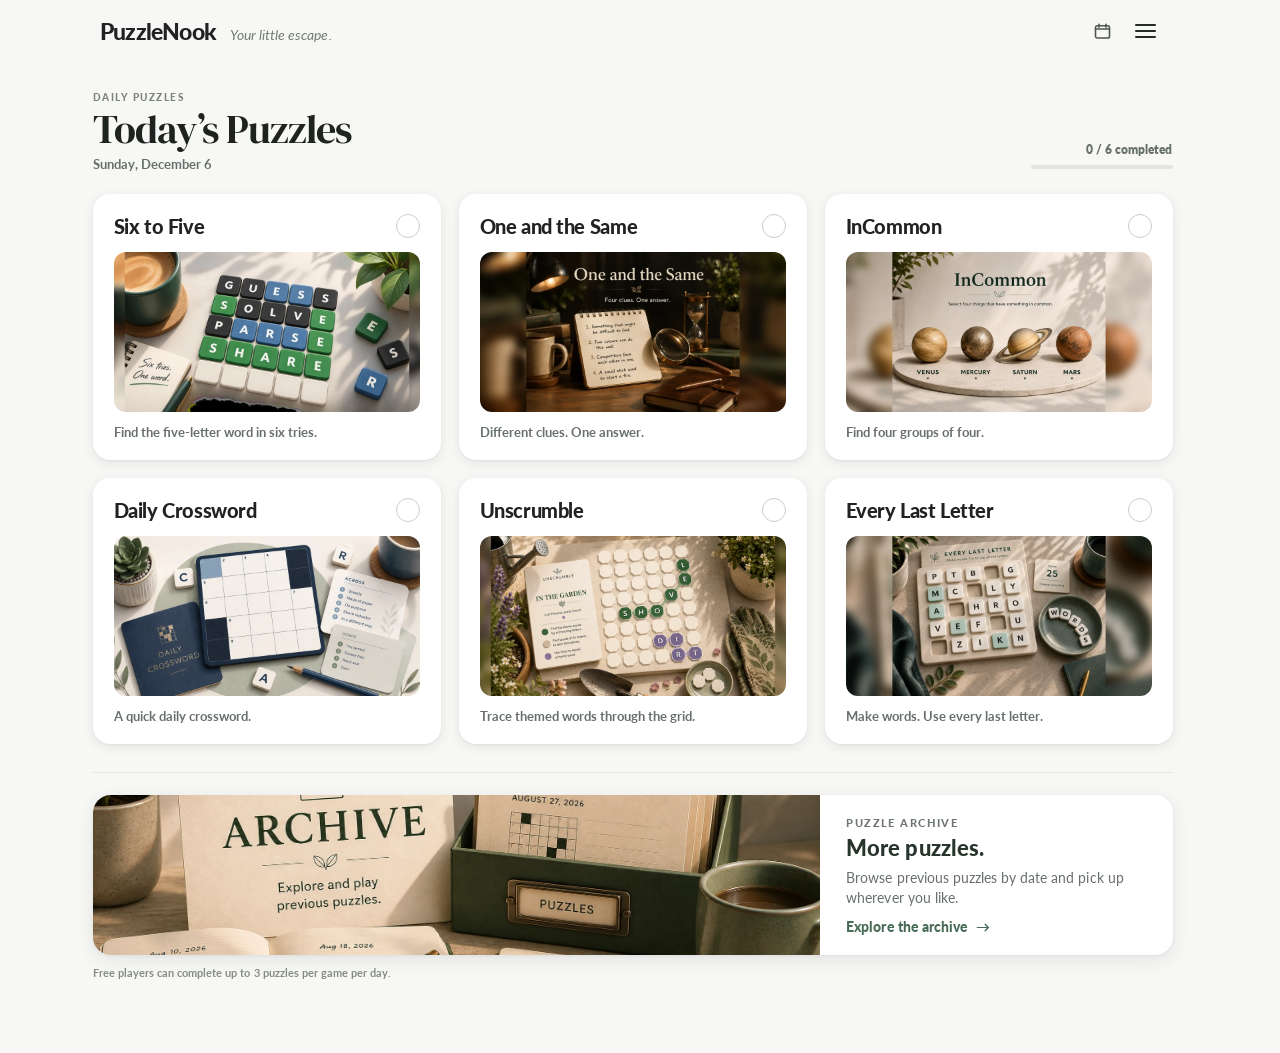
==== commit 2dab2770: "Add files via upload" ====
--- a/index.html
+++ b/index.html
@@ -1,9 +1,15 @@
-<!doctype html><html lang="en"><head><meta charset="utf-8"><meta name="viewport" content="width=device-width,initial-scale=1"><title>PuzzleNook</title><link rel="preconnect" href="https://fonts.googleapis.com"><link rel="preconnect" href="https://fonts.gstatic.com" crossorigin><link href="https://fonts.googleapis.com/css2?family=DM+Serif+Display&family=Lato:ital,wght@0,400;0,700;0,900;1,400&display=swap" rel="stylesheet"><link rel="stylesheet" href="styles.css?v=100.60"></head><body><header class="site-header">
+<!doctype html><html lang="en"><head><meta charset="utf-8"><meta name="viewport" content="width=device-width,initial-scale=1"><title>PuzzleNook</title><link rel="preconnect" href="https://fonts.googleapis.com"><link rel="preconnect" href="https://fonts.gstatic.com" crossorigin><link href="https://fonts.googleapis.com/css2?family=DM+Serif+Display&family=Lato:ital,wght@0,400;0,700;0,900;1,400&display=swap" rel="stylesheet"><link rel="stylesheet" href="styles.css?v=101.4"></head><body><header class="site-header">
   <div class="site-brand-wrap">
     <button type="button" class="brand-home" id="brandHomeBtn" aria-label="PuzzleNook home"><span class="site-name">PuzzleNook</span></button>
     <span class="site-tagline">Your little escape.</span>
   </div>
   <div class="site-header-actions">
+    <a id="archiveHeaderBtn" class="archive-header-btn" href="archive.html" aria-label="Puzzle Archive" title="Puzzle Archive">
+      <svg class="archive-header-icon" viewBox="0 0 24 24" aria-hidden="true" focusable="false">
+        <rect x="4" y="5.5" width="16" height="14" rx="2"></rect>
+        <path d="M8 3.8v3.4M16 3.8v3.4M4 9.2h16"></path>
+      </svg>
+    </a>
     <button type="button" id="gameInstructionsBtn" class="game-instructions-btn" aria-label="How to play" title="How to play" hidden>
       <svg class="game-instructions-icon" viewBox="0 0 24 24" aria-hidden="true" focusable="false">
         <circle cx="12" cy="12" r="8.75"></circle>
@@ -16,23 +22,10 @@
     </button>
   </div>
   <div id="mobileSiteMenu" class="mobile-site-menu" hidden>
-    <nav class="mobile-site-nav" aria-label="Site navigation">
-      <button type="button" data-mobile-game="home">Front Page</button>
-      <button type="button" data-mobile-game="five">Six to Five</button>
-      <button type="button" data-mobile-game="quads">InCommon</button>
-      <button type="button" data-mobile-game="mini">Daily Crossword</button>
-      <button type="button" data-mobile-game="trail">Unscrumble</button>
-      <button type="button" data-mobile-game="ell">Every Last Letter</button>
-      <button type="button" data-mobile-game="same">One and the Same</button>
+    <nav class="mobile-site-nav restrained-site-nav" aria-label="Site navigation">
+      <button type="button" data-mobile-game="home">Home</button>
+      <a href="archive.html">Archive</a>
     </nav>
-    <div class="mobile-date-tools">
-      <div class="mobile-date-row">
-        <button type="button" id="mobilePrevDayBtn" class="mobile-icon-action" aria-label="Previous day">←</button>
-        <span id="mobileTodayLabel"></span>
-        <button type="button" id="mobileNextDayBtn" class="mobile-icon-action" aria-label="Next day">→</button>
-      </div>
-      <button type="button" id="mobileResetActiveGameBtn" class="mobile-reset-action">Reset active game</button>
-    </div>
   </div>
 </header><main>
 <nav class="game-ribbon" aria-label="Puzzle games">
@@ -60,7 +53,7 @@
       <div id="homeDate" class="home-date"></div>
     </div>
     <div class="home-progress" aria-label="Today's puzzle progress">
-      <span id="homeProgressText">0 / 6 played</span>
+      <span id="homeProgressText">0 / 6 completed</span>
       <span class="home-progress-track" aria-hidden="true"><i id="homeProgressFill"></i></span>
     </div>
   </div>
@@ -104,7 +97,15 @@
   </div>
 
   <div class="home-after">
-    <div class="home-archive"><span>Want another puzzle?</span><a href="#" id="homeArchiveLink">Explore past puzzles →</a></div>
+    <a class="home-archive-feature" id="homeArchiveLink" href="archive.html" aria-label="Explore the Puzzle Archive">
+      <span class="home-archive-art"><img src="assets/home/home-archive.webp" alt=""></span>
+      <span class="home-archive-copy">
+        <span class="home-archive-eyebrow">PUZZLE ARCHIVE</span>
+        <strong>More puzzles.</strong>
+        <span>Browse previous puzzles by date and pick up wherever you like.</span>
+        <span class="home-archive-cta">Explore the archive <b aria-hidden="true">→</b></span>
+      </span>
+    </a>
     <p>Free players can complete up to 3 puzzles per game per day.</p>
   </div>
 </section>
@@ -116,11 +117,14 @@
     <h2 class="game-name-title">Every Last Letter</h2>
     <span id="ellPuzzleMeta" class="status-pill">Loading…</span>
   </div>
-  <div class="simple-instructions">Make words. Try to use all the letters.</div>
-  <div id="ellStatus"></div>
+  <div id="ellPuzzleStatus" class="puzzle-end-status" hidden></div>
+  <div class="simple-instructions timer-row-instructions" data-timer-row-instructions="ell">Make words. Try to use all the letters.</div>
   <div class="ell-player">
     <div id="ellScore" class="ell-score">Score: 0</div>
-    <div id="ellGrid" class="ell-grid"></div>
+    <div class="ell-grid-stage">
+      <div id="ellGrid" class="ell-grid"></div>
+      <div id="ellStatus" class="ell-grid-overlay" aria-live="polite"></div>
+    </div>
     <div id="ellCurrentWord" class="ell-current-word" aria-live="polite"></div>
     <div class="action-row ell-action-row">
       <button type="button" id="ellStartOverBtn" class="secondary"><span class="ell-control-icon" aria-hidden="true"><svg viewBox="0 0 24 24" focusable="false"><path d="M4.8 8.6A8 8 0 1 1 4.4 16"/><path d="M4.8 8.6V4.5"/><path d="M4.8 8.6H8.9"/></svg></span><span class="ell-control-label">Start Over</span></button>
@@ -139,6 +143,7 @@
     <span id="samePuzzleMeta" class="status-pill">Loading…</span>
   </div>
 
+  <div id="samePuzzleStatus" class="puzzle-end-status" hidden></div>
   <div id="sameGame" class="same-game">
     <div id="sameHistory" class="same-history"></div>
 
@@ -160,7 +165,8 @@
     <h2 class="game-name-title">InCommon</h2>
     <span id="quadsPuzzleMeta" class="status-pill">Loading…</span>
   </div>
-  <div id="quadsInstructions" class="simple-instructions">Select four things that have something in common.</div>
+  <div id="quadsPuzzleStatus" class="puzzle-end-status" hidden></div>
+  <div id="quadsInstructions" class="simple-instructions timer-row-instructions" data-timer-row-instructions="quads">Select four things that have something in common.</div>
   <div id="quadsStatus"></div>
   <div id="quadsSolved" class="quads-solved"></div>
   <div id="quadsGrid" class="quads-grid"></div>
@@ -181,6 +187,7 @@
     <span id="wordTrailPuzzleMeta" class="status-pill">Loading…</span>
   </div>
 
+  <div id="wordTrailPuzzleStatus" class="puzzle-end-status" hidden></div>
   <div id="wordTrailGameplay" class="wordtrail-gameplay">
     <div class="wordtrail-theme">
       <div class="muted">Theme</div>
@@ -218,7 +225,7 @@
     <h2 class="game-name-title">Daily Crossword</h2>
     <div class="game-head-actions">
       <div class="reveal-wrap mini-header-reveal">
-        <button type="button" id="miniRevealBtn" class="secondary">Reveal ▾</button>
+        <button type="button" id="miniRevealBtn" class="secondary">Hint</button>
         <div id="miniRevealMenu" class="reveal-menu" hidden>
           <button type="button" id="miniRevealLetterBtn">Reveal Letter</button>
           <button type="button" id="miniRevealWordBtn">Reveal Word</button>
@@ -229,6 +236,7 @@
     </div>
   </div>
 
+  <div id="miniPuzzleStatus" class="puzzle-end-status" hidden></div>
   <div id="miniStatus"></div>
 
   <div class="mini-layout">
@@ -259,11 +267,12 @@
   <div class="game-clean-head five-clean-head">
     <h2 class="game-name-title">Six to Five</h2>
     <div class="game-head-actions">
-      <label class="hard-toggle"><input id="hardModeToggle" type="checkbox"> <span>Hard Mode</span></label>
+      <button type="button" id="hardModeToggle" class="secondary hard-mode-button" aria-pressed="false">Easy Mode</button>
       <span id="fivePuzzleMeta" class="status-pill">Loading…</span>
     </div>
   </div>
-  <div class="simple-instructions">You have six tries to guess the five-letter word.</div>
+  <div id="fivePuzzleStatus" class="puzzle-end-status" hidden></div>
+  <div class="simple-instructions timer-row-instructions" data-timer-row-instructions="five">You have six tries to guess the five-letter word.</div>
   <div id="fiveStatus"></div>
   <div class="five-board-stage">
     <div id="fiveGrid" class="word-grid"></div>
@@ -280,4 +289,5 @@
       <div id="gameInstructionsBody" class="game-instructions-body"></div>
     </div>
   </section>
-</div><script src="static-data-adapter.js?v=100.60"></script><script src="app.js?v=100.60"></script></body></html>+</div><script src="static-data-adapter.js?v=101.4"></script>
+<script src="app.js?v=101.4"></script></body></html>
--- a/styles.css
+++ b/styles.css
@@ -302,8 +302,8 @@
   display:block;
 }
 .mini-cell.black{background:#222;border-color:#222}
-.mini-cell.word-highlight{background:#cfe3f7}
-.mini-cell.active{background:#f5d56a}
+
+
 .mini-letter{
   position:absolute;
   inset:0;
@@ -3940,9 +3940,7 @@
 
 /* During the draw-in animation, hide the native strike so only the animated
    line is visible. Removing this class restores the persistent strike above. */
-#samePanel .same-history-guess.same-history-strike-in .same-history-guess-text{
-  text-decoration:none!important;
-}
+
 
 
 /* =========================================================
@@ -4902,7 +4900,7 @@
 .game-ribbon,body.home-view .game-ribbon{
   display:flex;align-items:center;justify-content:center;gap:4px;width:min(930px,100%);min-height:0;margin:15px auto 10px;padding:5px;border:0;border-radius:14px;background:#fff;box-shadow:0 2px 10px rgba(28,36,31,.075);overflow:visible;
 }
-body.home-view .game-ribbon{display:none!important}
+
 .game-tab{
   position:relative;flex:1 1 0;min-width:0;min-height:42px;padding:9px 10px;border:0!important;border-radius:10px!important;background:transparent!important;color:#717974!important;box-shadow:none!important;font:800 12.5px/1.12 Lato,system-ui,sans-serif;white-space:nowrap;transition:background .14s ease,color .14s ease;
 }
@@ -6590,15 +6588,7 @@
 .puzzle-live-timer.timer-hidden{
   justify-content:flex-end!important;
 }
-.puzzle-timer-clock{
-  position:relative;
-  display:block;
-  width:16px;
-  height:16px;
-  box-sizing:border-box;
-  border:1.8px solid #646b67;
-  border-radius:50%;
-}
+
 .puzzle-timer-clock::before{
   content:"";
   position:absolute;
@@ -6609,18 +6599,7 @@
   border-radius:1px;
   background:#646b67;
 }
-.puzzle-timer-clock::after{
-  content:"";
-  position:absolute;
-  left:6.25px;
-  top:6.5px;
-  width:4px;
-  height:1.6px;
-  border-radius:1px;
-  background:#646b67;
-  transform-origin:0 50%;
-  transform:rotate(24deg);
-}
+
 
 /* Daily Crossword gets the wider header/timer frame so the metadata belongs
    visually to the wide crossword area instead of appearing stranded inward. */
@@ -7231,3 +7210,936 @@
     letter-spacing:.025em!important;
   }
 }
+
+
+/* =========================================================
+   V100.61 — PUZZLE ARCHIVE HOMEPAGE FEATURE
+   ========================================================= */
+
+.home-after{
+  margin-top:28px!important;
+}
+.home-archive-feature{
+  width:100%;
+  display:grid;
+  grid-template-columns:minmax(0,1.55fr) minmax(260px,.75fr);
+  overflow:hidden;
+  border-radius:18px;
+  background:#fff;
+  color:#252a27;
+  text-decoration:none;
+  box-shadow:0 5px 18px rgba(42,47,43,.09),0 1px 3px rgba(42,47,43,.06);
+  transition:transform .18s ease,box-shadow .18s ease;
+}
+.home-archive-feature:hover{
+  transform:translateY(-2px);
+  box-shadow:0 8px 24px rgba(42,47,43,.12),0 2px 5px rgba(42,47,43,.07);
+}
+.home-archive-feature:focus-visible{
+  outline:3px solid rgba(79,145,100,.42);
+  outline-offset:3px;
+}
+.home-archive-art{
+  min-width:0;
+  aspect-ratio:2/1;
+  overflow:hidden;
+  background:#e8e0d1;
+}
+.home-archive-art img{
+  width:100%;
+  height:100%;
+  display:block;
+  object-fit:cover;
+}
+.home-archive-copy{
+  display:flex;
+  flex-direction:column;
+  justify-content:center;
+  align-items:flex-start;
+  padding:28px 30px;
+}
+.home-archive-eyebrow{
+  margin-bottom:8px;
+  font:900 11px/1 Lato,system-ui,sans-serif;
+  letter-spacing:.13em;
+  color:#6e776f;
+}
+.home-archive-copy strong{
+  margin-bottom:8px;
+  font:900 24px/1.08 Lato,system-ui,sans-serif;
+  color:#28352d;
+}
+.home-archive-copy>span:not(.home-archive-eyebrow):not(.home-archive-cta){
+  font:400 14px/1.45 Lato,system-ui,sans-serif;
+  color:#68706b;
+}
+.home-archive-cta{
+  margin-top:17px;
+  display:inline-flex;
+  align-items:center;
+  gap:8px;
+  font:900 14px/1 Lato,system-ui,sans-serif;
+  color:#486b57;
+}
+.home-archive-cta b{
+  transition:transform .18s ease;
+}
+.home-archive-feature:hover .home-archive-cta b{
+  transform:translateX(3px);
+}
+@media(max-width:700px){
+  .home-after{margin-top:20px!important}
+  .home-archive-feature{
+    display:block;
+    border-radius:15px;
+  }
+  .home-archive-art{
+    display:block;
+    width:100%;
+    aspect-ratio:2/1;
+  }
+  .home-archive-copy{
+    padding:18px 18px 19px;
+  }
+  .home-archive-copy strong{
+    font-size:21px;
+  }
+  .home-archive-cta{
+    margin-top:13px;
+  }
+}
+
+
+/* =========================================================
+   V100.62 — SHORTER HOMEPAGE ARCHIVE FEATURE
+   ========================================================= */
+
+@media(min-width:701px){
+  .home-archive-feature{
+    height:160px;
+    grid-template-columns:minmax(0,1.55fr) minmax(260px,.75fr);
+  }
+  .home-archive-art{
+    height:100%;
+    aspect-ratio:auto;
+  }
+  .home-archive-copy{
+    padding:18px 26px;
+  }
+  .home-archive-copy strong{
+    font-size:22px;
+  }
+  .home-archive-cta{
+    margin-top:11px;
+  }
+}
+
+@media(max-width:700px){
+  .home-archive-art{
+    height:92px;
+    aspect-ratio:auto;
+  }
+  .home-archive-copy{
+    padding:14px 16px 15px;
+  }
+  .home-archive-copy strong{
+    margin-bottom:5px;
+    font-size:19px;
+  }
+  .home-archive-copy>span:not(.home-archive-eyebrow):not(.home-archive-cta){
+    font-size:13px;
+    line-height:1.35;
+  }
+  .home-archive-eyebrow{
+    margin-bottom:6px;
+  }
+  .home-archive-cta{
+    margin-top:10px;
+  }
+}
+
+
+/* V100.63 — date navigation restores completed puzzles silently.
+   No visual changes in this release. */
+
+
+/* =========================================================
+   V100.64 — HEADER ARCHIVE CALENDAR BUTTON
+   ========================================================= */
+
+.archive-header-btn{
+  appearance:none;
+  -webkit-appearance:none;
+  width:40px;
+  height:40px;
+  min-width:40px;
+  padding:8px;
+  display:inline-flex;
+  align-items:center;
+  justify-content:center;
+  border:0;
+  border-radius:9px;
+  background:transparent;
+  color:#4e5651;
+  text-decoration:none;
+  box-shadow:none;
+  cursor:pointer;
+}
+.archive-header-btn:hover,
+.archive-header-btn:active{
+  transform:none;
+  background:rgba(50,58,53,.055);
+  box-shadow:none;
+}
+.archive-header-btn:focus-visible{
+  outline:2px solid #747c77;
+  outline-offset:1px;
+}
+.archive-header-icon{
+  display:block;
+  width:21px;
+  height:21px;
+  fill:none;
+  stroke:currentColor;
+  stroke-width:1.8;
+  stroke-linecap:round;
+  stroke-linejoin:round;
+}
+@media(max-width:700px){
+  .archive-header-btn{
+    width:38px;
+    height:38px;
+    min-width:38px;
+    padding:8px;
+  }
+  .archive-header-icon{
+    width:20px;
+    height:20px;
+  }
+}
+
+
+/* =========================================================
+   V100.65 — INCOMMON STATUS BANNER REFINEMENT
+   Borrowed only the requested visual ingredients:
+   brighter solved green, clean system UI typography, checkmark.
+   Existing PuzzleNook pill/banner geometry is preserved.
+   ========================================================= */
+
+#quadsPanel #quadsInstructions.quads-end-result.quads-win-result{
+  background:#10b981!important;
+  border-color:rgba(16,185,129,.15)!important;
+}
+
+#quadsPanel #quadsInstructions.quads-end-result strong{
+  display:inline-flex!important;
+  align-items:center!important;
+  justify-content:center!important;
+  gap:7px!important;
+  font-family:system-ui,-apple-system,BlinkMacSystemFont,"Segoe UI",sans-serif!important;
+  font-weight:700!important;
+  letter-spacing:.05em!important;
+}
+
+#quadsPanel #quadsInstructions.quads-end-result .quads-status-label{
+  display:inline!important;
+  margin:0!important;
+  font:inherit!important;
+  letter-spacing:inherit!important;
+  color:inherit!important;
+}
+
+#quadsPanel #quadsInstructions.quads-end-result .quads-status-check{
+  display:block!important;
+  width:16px!important;
+  height:16px!important;
+  flex:0 0 auto!important;
+  margin:0!important;
+  overflow:visible;
+  color:#fff;
+}
+
+@media(max-width:700px){
+  #quadsPanel #quadsInstructions.quads-end-result strong{
+    font-family:system-ui,-apple-system,BlinkMacSystemFont,"Segoe UI",sans-serif!important;
+    font-weight:700!important;
+    letter-spacing:.05em!important;
+  }
+  #quadsPanel #quadsInstructions.quads-end-result .quads-status-check{
+    width:15px!important;
+    height:15px!important;
+  }
+}
+
+
+/* =========================================================
+   V100.66 — INCOMMON SMALLER STATUS PILL
+   ========================================================= */
+
+/* Roughly 20% smaller overall footprint than V100.65. */
+#quadsPanel #quadsInstructions.quads-end-result{
+  padding-left:58px!important;
+  padding-right:58px!important;
+  padding-top:7px!important;
+  padding-bottom:6px!important;
+}
+
+#quadsPanel #quadsInstructions.quads-end-result strong{
+  font-size:25px!important; /* 28px -> 25px */
+}
+
+#quadsPanel #quadsInstructions.quads-end-result .quads-status-check{
+  width:13px!important;
+  height:13px!important;
+}
+
+@media(max-width:700px){
+  #quadsPanel #quadsInstructions.quads-end-result{
+    padding-left:46px!important;
+    padding-right:46px!important;
+    padding-top:7px!important;
+    padding-bottom:6px!important;
+  }
+  #quadsPanel #quadsInstructions.quads-end-result strong{
+    font-size:22px!important; /* 25px -> 22px */
+  }
+  #quadsPanel #quadsInstructions.quads-end-result .quads-status-check{
+    width:12px!important;
+    height:12px!important;
+  }
+}
+
+
+/* =========================================================
+   V100.67 — INCOMMON CENTERED + THINNER STATUS PILL
+   ========================================================= */
+
+#quadsPanel #quadsInstructions.quads-end-result{
+  padding-top:5px!important;
+  padding-bottom:4px!important;
+  line-height:1!important;
+}
+
+#quadsPanel #quadsInstructions.quads-end-result strong{
+  display:inline-flex!important;
+  align-items:center!important;
+  justify-content:center!important;
+  line-height:1!important;
+  margin:0!important;
+}
+
+#quadsPanel #quadsInstructions.quads-end-result .quads-status-label{
+  display:inline-flex!important;
+  align-items:center!important;
+  line-height:1!important;
+  margin:0!important;
+}
+
+@media(max-width:700px){
+  #quadsPanel #quadsInstructions.quads-end-result{
+    padding-top:5px!important;
+    padding-bottom:4px!important;
+  }
+}
+
+
+/* =========================================================
+   V100.68 — INCOMMON DARK GREEN SOLVED TEXT
+   ========================================================= */
+
+#quadsPanel #quadsInstructions.quads-end-result.quads-win-result,
+#quadsPanel #quadsInstructions.quads-end-result.quads-win-result strong,
+#quadsPanel #quadsInstructions.quads-end-result.quads-win-result .quads-status-label,
+#quadsPanel #quadsInstructions.quads-end-result.quads-win-result .quads-status-check{
+  color:#064e3b!important;
+}
+
+
+/* =========================================================
+   V100.69 — INCOMMON SOLVED BORDER + 60% BACKFILL
+   ========================================================= */
+
+#quadsPanel #quadsInstructions.quads-end-result.quads-win-result{
+  background:rgba(16,185,129,.60)!important;
+  border:2px solid #064e3b!important;
+}
+
+
+/* =========================================================
+   V100.70 — INCOMMON SOLVED BORDER 7% TRANSPARENCY
+   ========================================================= */
+
+#quadsPanel #quadsInstructions.quads-end-result.quads-win-result{
+  border-color:rgba(6,78,59,.93)!important;
+}
+
+
+/* =========================================================
+   V100.71 — INCOMMON SOLVED INK AT 55% OPACITY
+   ========================================================= */
+
+#quadsPanel #quadsInstructions.quads-end-result.quads-win-result{
+  border-color:rgba(6,78,59,.55)!important;
+}
+
+#quadsPanel #quadsInstructions.quads-end-result.quads-win-result,
+#quadsPanel #quadsInstructions.quads-end-result.quads-win-result strong,
+#quadsPanel #quadsInstructions.quads-end-result.quads-win-result .quads-status-label,
+#quadsPanel #quadsInstructions.quads-end-result.quads-win-result .quads-status-check{
+  color:rgba(6,78,59,.55)!important;
+}
+
+
+/* =========================================================
+   V100.72 — INCOMMON SOLVED INK AT 65% OPACITY
+   ========================================================= */
+
+#quadsPanel #quadsInstructions.quads-end-result.quads-win-result{
+  border-color:rgba(6,78,59,.65)!important;
+}
+
+#quadsPanel #quadsInstructions.quads-end-result.quads-win-result,
+#quadsPanel #quadsInstructions.quads-end-result.quads-win-result strong,
+#quadsPanel #quadsInstructions.quads-end-result.quads-win-result .quads-status-label,
+#quadsPanel #quadsInstructions.quads-end-result.quads-win-result .quads-status-check{
+  color:rgba(6,78,59,.65)!important;
+}
+
+
+/* =========================================================
+   V100.73 — INCOMMON STATUS PILL: NO DROP SHADOW
+   ========================================================= */
+
+#quadsPanel #quadsInstructions.quads-end-result{
+  box-shadow:none!important;
+}
+
+
+/* =========================================================
+   V100.74 — INCOMMON STATUS PILL: ARCHIVE BADGE STYLE
+   ========================================================= */
+
+/* Match the visual language of the Archive "COMPLETED" badges:
+   pale tinted fill, subtle 1px border, darkened game-color ink,
+   compact uppercase type, and no drop shadow. */
+#quadsPanel #quadsInstructions.quads-end-result.quads-win-result{
+  --status-color:#10b981;
+  background:color-mix(in srgb,var(--status-color) 10%,white)!important;
+  border:1px solid color-mix(in srgb,var(--status-color) 34%,transparent)!important;
+  color:color-mix(in srgb,var(--status-color) 74%,#26302a)!important;
+  box-shadow:none!important;
+}
+
+#quadsPanel #quadsInstructions.quads-end-result.quads-win-result strong,
+#quadsPanel #quadsInstructions.quads-end-result.quads-win-result .quads-status-label,
+#quadsPanel #quadsInstructions.quads-end-result.quads-win-result .quads-status-check{
+  color:color-mix(in srgb,var(--status-color) 74%,#26302a)!important;
+}
+
+#quadsPanel #quadsInstructions.quads-end-result{
+  padding:5px 14px 4px!important;
+  border-radius:999px!important;
+  min-height:0!important;
+}
+
+#quadsPanel #quadsInstructions.quads-end-result strong{
+  gap:5px!important;
+  font-family:Lato,system-ui,sans-serif!important;
+  font-size:16px!important;
+  line-height:1!important;
+  font-weight:900!important;
+  letter-spacing:.08em!important;
+}
+
+
+
+@media(max-width:700px){
+  #quadsPanel #quadsInstructions.quads-end-result{
+    padding:5px 13px 4px!important;
+  }
+  #quadsPanel #quadsInstructions.quads-end-result strong{
+    font-family:Lato,system-ui,sans-serif!important;
+    font-size:15px!important;
+    font-weight:900!important;
+    letter-spacing:.08em!important;
+  }
+  #quadsPanel #quadsInstructions.quads-end-result .quads-status-check{
+    width:12px!important;
+    height:12px!important;
+  }
+}
+
+@supports not (color:color-mix(in srgb,black,white)){
+  #quadsPanel #quadsInstructions.quads-end-result.quads-win-result{
+    background:#e8f7f1!important;
+    border-color:#a9dec9!important;
+    color:#1f6b57!important;
+  }
+  #quadsPanel #quadsInstructions.quads-end-result.quads-win-result strong,
+  #quadsPanel #quadsInstructions.quads-end-result.quads-win-result .quads-status-label,
+  #quadsPanel #quadsInstructions.quads-end-result.quads-win-result .quads-status-check{
+    color:#1f6b57!important;
+  }
+}
+
+
+/* =========================================================
+   V100.75 — INCOMMON NOT-SOLVED ARCHIVE BADGE STYLE
+   ========================================================= */
+
+/* Mirror the approved SOLVED treatment using the existing
+   PuzzleNook loss red as the status color. */
+#quadsPanel #quadsInstructions.quads-end-result.quads-loss-result{
+  --status-color:#a95f52;
+  background:color-mix(in srgb,var(--status-color) 10%,white)!important;
+  border:1px solid color-mix(in srgb,var(--status-color) 34%,transparent)!important;
+  color:color-mix(in srgb,var(--status-color) 74%,#26302a)!important;
+  box-shadow:none!important;
+}
+
+#quadsPanel #quadsInstructions.quads-end-result.quads-loss-result strong,
+#quadsPanel #quadsInstructions.quads-end-result.quads-loss-result .quads-status-label{
+  color:color-mix(in srgb,var(--status-color) 74%,#26302a)!important;
+}
+
+@supports not (color:color-mix(in srgb,black,white)){
+  #quadsPanel #quadsInstructions.quads-end-result.quads-loss-result{
+    background:#f7edeb!important;
+    border-color:#dfc0bb!important;
+    color:#7c4b43!important;
+  }
+  #quadsPanel #quadsInstructions.quads-end-result.quads-loss-result strong,
+  #quadsPanel #quadsInstructions.quads-end-result.quads-loss-result .quads-status-label{
+    color:#7c4b43!important;
+  }
+}
+
+
+/* =========================================================
+   V100.76 — INCOMMON NOT-SOLVED PROHIBITED ICON
+   ========================================================= */
+#quadsPanel #quadsInstructions.quads-end-result .quads-status-not-solved-icon{
+  display:block!important;
+  width:13px!important;
+  height:13px!important;
+  flex:0 0 auto!important;
+  margin:0!important;
+  overflow:visible;
+  color:inherit!important;
+}
+#quadsPanel #quadsInstructions.quads-end-result.quads-loss-result .quads-status-not-solved-icon{
+  color:color-mix(in srgb,var(--status-color) 74%,#26302a)!important;
+}
+@media(max-width:700px){
+  #quadsPanel #quadsInstructions.quads-end-result .quads-status-not-solved-icon{
+    width:12px!important;
+    height:12px!important;
+  }
+}
+@supports not (color:color-mix(in srgb,black,white)){
+  #quadsPanel #quadsInstructions.quads-end-result.quads-loss-result .quads-status-not-solved-icon{
+    color:#7c4b43!important;
+  }
+}
+
+
+/* =========================================================
+   V100.77 — UNIVERSAL PUZZLE STATUS BADGES
+   ========================================================= */
+.puzzle-end-status{
+  --puzzle-status-color:#4f9164;
+  width:max-content;
+  max-width:calc(100% - 24px);
+  margin:8px auto 12px;
+  padding:5px 14px 4px;
+  border:1px solid color-mix(in srgb,var(--puzzle-status-color) 34%,transparent);
+  border-radius:999px;
+  background:color-mix(in srgb,var(--puzzle-status-color) 10%,white);
+  color:color-mix(in srgb,var(--puzzle-status-color) 74%,#26302a);
+  box-shadow:none;
+  line-height:1;
+}
+.puzzle-end-status[hidden]{display:none!important;}
+.puzzle-end-status strong{
+  display:inline-flex;align-items:center;justify-content:center;gap:5px;margin:0;
+  color:inherit;font-family:Lato,system-ui,sans-serif;font-size:16px;
+  line-height:1;font-weight:900;letter-spacing:.08em;
+}
+.puzzle-end-status .puzzle-status-icon{
+  display:block;width:13px;height:13px;flex:0 0 auto;margin:0;overflow:visible;color:inherit;
+}
+.puzzle-end-status.is-not-solved{--puzzle-status-color:#a95f52!important;}
+#fivePuzzleStatus{--puzzle-status-color:#4f9164;}
+#samePuzzleStatus{--puzzle-status-color:#b58b3e;}
+#miniPuzzleStatus{--puzzle-status-color:#587e9b;}
+#wordTrailPuzzleStatus{--puzzle-status-color:#7359a3;}
+#ellPuzzleStatus{--puzzle-status-color:#268d89;}
+#fivePanel.has-puzzle-end-status>.simple-instructions,
+#ellPanel.has-puzzle-end-status>.simple-instructions{display:none!important;}
+@media(max-width:700px){
+  .puzzle-end-status{margin-top:7px;margin-bottom:10px;padding:5px 13px 4px;}
+  .puzzle-end-status strong{font-size:15px;}
+  .puzzle-end-status .puzzle-status-icon{width:12px;height:12px;}
+}
+@supports not (color:color-mix(in srgb,black,white)){
+  .puzzle-end-status{background:#eef4ef;border-color:#bfd0c2;color:#355d3f;}
+  .puzzle-end-status.is-not-solved{background:#f7edeb;border-color:#dfc0bb;color:#7c4b43;}
+}
+
+
+/* =========================================================
+   V100.78 — STATUS BADGE IN TIMER ROW
+   ========================================================= */
+
+/* The timer row becomes a three-position lane: the status badge is centered
+   on the game footprint while the clock/time remains anchored to the right. */
+.puzzle-timer-row{
+  position:relative!important;
+  justify-content:flex-end!important;
+}
+
+.puzzle-timer-row>.puzzle-end-status{
+  position:absolute!important;
+  left:50%!important;
+  top:50%!important;
+  transform:translate(-50%,-50%)!important;
+  margin:0!important;
+  z-index:1;
+  pointer-events:none;
+}
+
+/* Preserve the approved compact Archive-badge dimensions in the tighter row. */
+.puzzle-timer-row>.puzzle-end-status{
+  padding:5px 14px 4px!important;
+}
+@media(max-width:700px){
+  .puzzle-timer-row>.puzzle-end-status{
+    padding:5px 13px 4px!important;
+  }
+}
+
+/* Each game's SOLVED / terminal state replaces simple gameplay instructions.
+   InCommon's own JS also hides its instruction node so its previous end-state
+   banner cannot appear redundantly. */
+#fivePanel.has-puzzle-end-status>.simple-instructions,
+#quadsPanel.has-puzzle-end-status>#quadsInstructions,
+#ellPanel.has-puzzle-end-status>.simple-instructions{
+  display:none!important;
+}
+
+/* InCommon now uses the same universal badge treatment as every other game. */
+#quadsPuzzleStatus{--puzzle-status-color:#c66f58;}
+
+
+/* =========================================================
+   V100.79 — SIX TO FIVE + INCOMMON INSTRUCTIONS IN TIMER ROW
+   ========================================================= */
+
+.puzzle-timer-row>.timer-row-instructions{
+  position:absolute!important;
+  left:0!important;
+  top:50%!important;
+  transform:translateY(-50%)!important;
+  margin:0!important;
+  padding:0!important;
+  max-width:calc(50% - 18px)!important;
+  text-align:left!important;
+  line-height:1.25!important;
+  pointer-events:none;
+}
+
+#fivePanel.has-puzzle-end-status .timer-row-instructions,
+#quadsPanel.has-puzzle-end-status .timer-row-instructions{
+  display:none!important;
+}
+
+/* These instruction nodes now live inside the timer row, so prevent older
+   block-level spacing rules from affecting the row layout. */
+#fivePanel .puzzle-timer-row>.simple-instructions,
+#quadsPanel .puzzle-timer-row>.simple-instructions{
+  width:auto!important;
+  min-height:0!important;
+}
+
+/* On narrower screens, preserve the same three-lane arrangement while
+   keeping the instruction copy compact enough not to collide with status/timer. */
+@media(max-width:700px){
+  .puzzle-timer-row>.timer-row-instructions{
+    max-width:calc(50% - 12px)!important;
+    font-size:12px!important;
+    line-height:1.2!important;
+  }
+}
+
+
+/* =========================================================
+   V100.82 — UNSCRUMBLE INTERACTION STABILITY
+   ========================================================= */
+#wordTrailPanel .wordtrail-board-stage,
+#wordTrailPanel .wordtrail-board-wrap,
+#wordTrailPanel .wordtrail-player-grid{
+  touch-action:none!important;
+  overscroll-behavior:contain;
+  -webkit-user-select:none;
+  user-select:none;
+  -webkit-touch-callout:none;
+}
+
+/* The board's containing geometry must not animate while tracing. Individual
+   tile feedback may animate, but the 6×8 board itself remains fixed. */
+#wordTrailPanel .wordtrail-board-stage,
+#wordTrailPanel .wordtrail-board-wrap,
+#wordTrailPanel .wordtrail-player-grid{
+  transition:none!important;
+  animation:none!important;
+}
+
+
+/* =========================================================
+   V100.83 — UNSCRUMBLE FIXED MESSAGE LANE
+   ========================================================= */
+
+/*
+  Gameplay messages used to add/remove vertical margin inside #wordTrailStatus.
+  Because the board stage is part of the same flex column, that changed the
+  board's vertical position whenever a warning appeared or cleared. Reserve a
+  fixed message lane instead, so message state never changes grid geometry.
+*/
+#wordTrailPanel #wordTrailStatus{
+  box-sizing:border-box!important;
+  height:28px!important;
+  min-height:28px!important;
+  max-height:28px!important;
+  flex:0 0 28px!important;
+  display:flex!important;
+  align-items:center!important;
+  justify-content:center!important;
+  overflow:visible;
+}
+
+#wordTrailPanel #wordTrailStatus .wordtrail-message{
+  margin:0 auto!important;
+  padding:0!important;
+  line-height:1.2!important;
+}
+
+@media(max-width:700px){
+  #wordTrailPanel #wordTrailStatus{
+    height:24px!important;
+    min-height:24px!important;
+    max-height:24px!important;
+    flex-basis:24px!important;
+  }
+  #wordTrailPanel #wordTrailStatus .wordtrail-message{
+    font-size:12px!important;
+  }
+}
+
+@media(max-width:380px), (max-height:680px){
+  #wordTrailPanel #wordTrailStatus{
+    height:18px!important;
+    min-height:18px!important;
+    max-height:18px!important;
+    flex-basis:18px!important;
+  }
+  #wordTrailPanel #wordTrailStatus .wordtrail-message{
+    font-size:11px!important;
+    line-height:1.1!important;
+  }
+}
+
+
+/* V100.85 — restrained consumer site menu */
+.restrained-site-nav{grid-template-columns:1fr!important;}
+.restrained-site-nav a{display:flex;align-items:center;min-height:40px;padding:8px 10px;border-radius:8px;background:#f5f6f4;color:#242926;text-align:left;font-size:13px;font-weight:800;text-decoration:none;}
+.restrained-site-nav a:hover{background:#ecefeb;}
+
+
+/* =========================================================
+   V101.1 — QA refinement: headers, controls, crossword entry
+   ========================================================= */
+
+/* One and the Same: its played-state history/game footprint is 760px wide.
+   Match the clean header and timer row to that true desktop width. */
+@media(min-width:701px){
+  #samePanel{--game-meta-width:760px;}
+}
+
+/* Shared left-aligned instruction treatment when an instruction is moved into
+   the timer row. The timer remains pinned to the right. */
+.puzzle-timer-row .timer-row-instructions{
+  flex:1 1 auto!important;
+  width:auto!important;
+  max-width:none!important;
+  margin:0!important;
+  padding:0 12px 0 0!important;
+  text-align:left!important;
+  align-self:center!important;
+}
+#ellPanel .puzzle-timer-row .timer-row-instructions{
+  color:#59615c!important;
+  font:700 14px/1.35 Lato,system-ui,sans-serif!important;
+}
+
+/* Daily Crossword Hint control: compact plain button, no arrow. */
+#miniPanel .mini-header-reveal #miniRevealBtn{
+  min-height:0!important;
+  padding:5px 10px!important;
+  border-radius:7px!important;
+  font-size:12px!important;
+  line-height:1.2!important;
+}
+#miniPanel .mini-header-reveal .reveal-menu{
+  padding:0!important;
+  overflow:hidden!important;
+}
+#miniPanel .mini-header-reveal .reveal-menu button{
+  border-radius:0!important;
+  padding:10px 12px!important;
+}
+#miniPanel .mini-header-reveal .reveal-menu button + button{
+  border-top:1px solid var(--line)!important;
+}
+@media(max-width:700px){
+  #miniPanel .mini-header-reveal #miniRevealBtn{
+    padding:4px 8px!important;
+    font-size:11px!important;
+  }
+}
+
+/* Six to Five Hard Mode: compact pressable control rather than checkbox. */
+#fivePanel .hard-mode-button{
+  -webkit-appearance:none;
+  appearance:none;
+  min-height:0!important;
+  padding:5px 10px!important;
+  border:1px solid #c9cec9!important;
+  border-radius:7px!important;
+  background:#fff!important;
+  color:#3e4541!important;
+  box-shadow:none!important;
+  font:800 12px/1.2 Lato,system-ui,sans-serif!important;
+  white-space:nowrap;
+}
+#fivePanel .hard-mode-button:hover{background:#f2f4f1!important;}
+#fivePanel .hard-mode-button[aria-pressed="true"],
+#fivePanel .hard-mode-button.is-active{
+  background:#252a27!important;
+  border-color:#252a27!important;
+  color:#fff!important;
+}
+#fivePanel .hard-mode-button:focus-visible{
+  outline:2px solid #78817b!important;
+  outline-offset:2px!important;
+}
+
+
+/* =========================================================
+   V101.2 — MOBILE CLEARANCE + CONTROL ALIGNMENT
+   ========================================================= */
+
+/* Center the Daily Crossword Hint menu on the Hint control itself. */
+#miniPanel .mini-header-reveal .reveal-menu{
+  left:50%!important;
+  right:auto!important;
+  transform:translateX(-50%)!important;
+}
+
+@media(max-width:700px){
+  /* Give short mobile viewports a little more room above the fixed clue/
+     keyboard dock. This reduces the grid ceiling by 12px versus V94. */
+  #miniPanel .mini-player-grid{
+    width:min(
+      calc(100vw - 30px),
+      clamp(150px, calc(100dvh - 390px - env(safe-area-inset-bottom)), 520px)
+    )!important;
+  }
+
+  /* Keep Every Last Letter's white game surface extending through the
+     visible mobile viewport, including phones taller than its content. */
+  #ellPanel{
+    min-height:calc(100dvh - 50px)!important;
+    padding-bottom:calc(24px + env(safe-area-inset-bottom))!important;
+  }
+
+  /* Timer-row instructions share the game-title/header left inset rather
+     than starting at the timer row's expanded outer edge. */
+  #fivePanel .puzzle-timer-row > .timer-row-instructions,
+  #quadsPanel .puzzle-timer-row > .timer-row-instructions,
+  #ellPanel .puzzle-timer-row > .timer-row-instructions{
+    left:12px!important;
+  }
+}
+
+/* =========================================================
+   V101.3 — QA REFINEMENTS
+   - ELL mobile board +7%
+   - ELL end-state summary floats over the board
+   ========================================================= */
+
+/* The board and its end-state card now share one positioning stage so the
+   summary never consumes vertical flow space between the timer and score. */
+#ellPanel .ell-grid-stage{
+  position:relative;
+  display:grid;
+  place-items:center;
+}
+
+#ellPanel .ell-grid-overlay{
+  position:absolute;
+  inset:0;
+  z-index:20;
+  display:grid;
+  place-items:center;
+  pointer-events:none;
+}
+
+#ellPanel .ell-grid-overlay:empty{
+  display:none;
+}
+
+#ellPanel .ell-grid-overlay .ell-endgame{
+  width:min(calc(100% - 20px), 440px);
+  margin:0;
+  pointer-events:auto;
+  box-shadow:0 12px 32px rgba(0,0,0,.20);
+}
+
+/* Increase the actual mobile board footprint by 7% rather than visually
+   scaling it, so layout, hit targets and overlay geometry all remain true. */
+@media(min-width:521px) and (max-width:700px){
+  #ellPanel .ell-grid{
+    grid-template-columns:repeat(5,68.48px);
+    gap:8.56px;
+  }
+  #ellPanel .ell-tile{
+    width:68.48px;
+    height:68.48px;
+    font-size:32.1px;
+  }
+}
+
+@media(max-width:520px){
+  #ellPanel .ell-grid{
+    grid-template-columns:repeat(5,55.64px);
+    gap:8.56px;
+  }
+  #ellPanel .ell-tile{
+    width:55.64px;
+    height:55.64px;
+    font-size:26.75px;
+  }
+}
+
+/* Preserve fit on the very narrowest supported phones. */
+@media(max-width:330px){
+  #ellPanel .ell-grid{
+    grid-template-columns:repeat(5,min(55.64px,calc((100vw - 60px)/5)));
+    gap:min(8.56px,1.8vw);
+  }
+  #ellPanel .ell-tile{
+    width:min(55.64px,calc((100vw - 60px)/5));
+    height:min(55.64px,calc((100vw - 60px)/5));
+    font-size:clamp(22px,8vw,26.75px);
+  }
+}
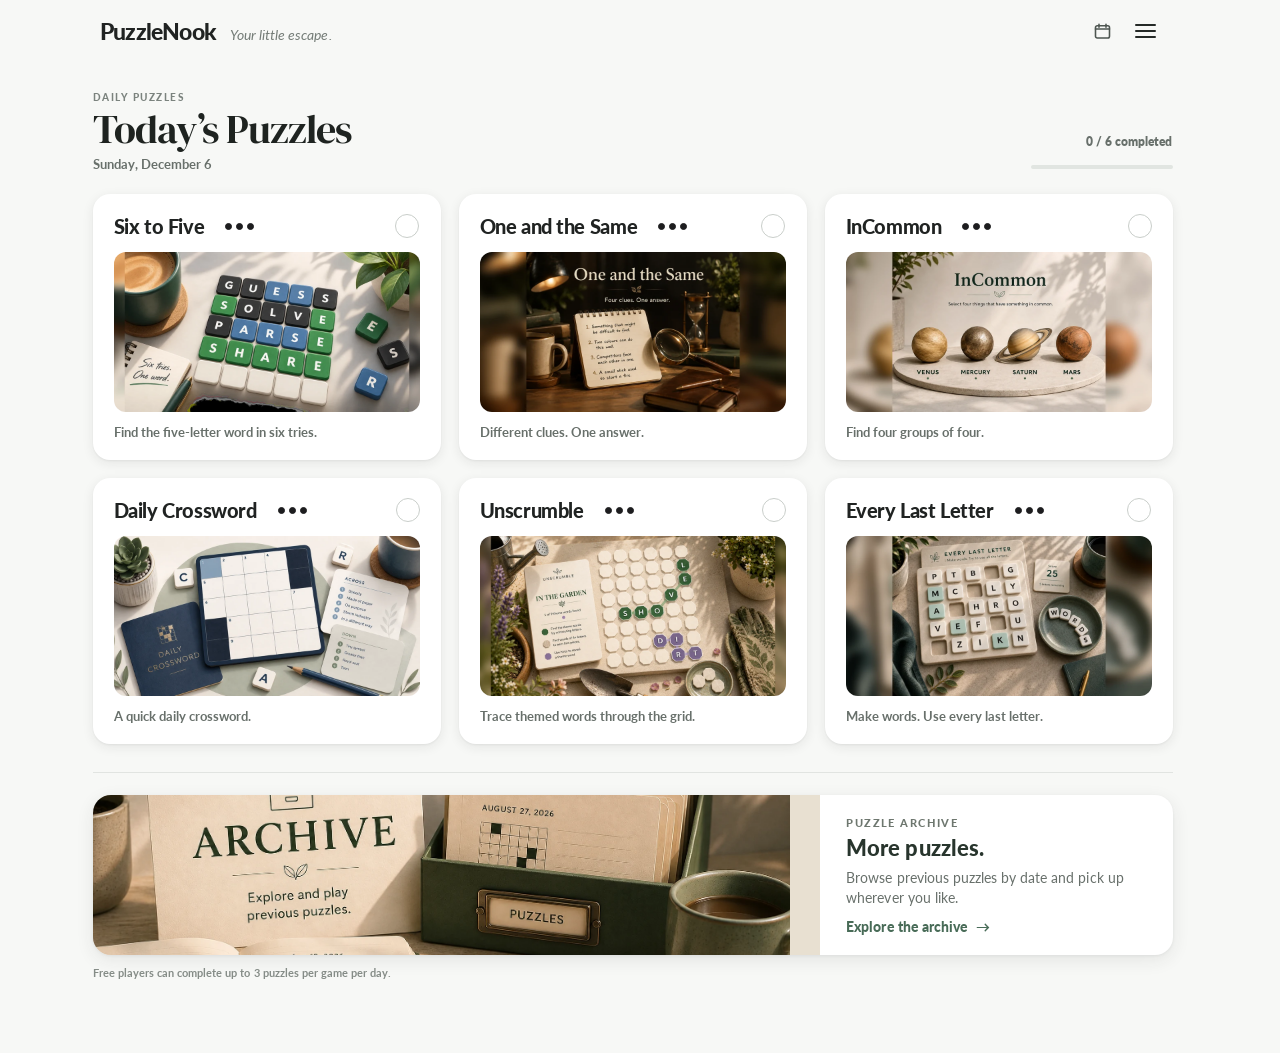
==== commit c7f51968: "Add files via upload Latest version" ====
--- a/index.html
+++ b/index.html
@@ -1,4 +1,4 @@
-<!doctype html><html lang="en"><head><meta charset="utf-8"><meta name="viewport" content="width=device-width,initial-scale=1"><title>PuzzleNook</title><link rel="preconnect" href="https://fonts.googleapis.com"><link rel="preconnect" href="https://fonts.gstatic.com" crossorigin><link href="https://fonts.googleapis.com/css2?family=DM+Serif+Display&family=Lato:ital,wght@0,400;0,700;0,900;1,400&display=swap" rel="stylesheet"><link rel="stylesheet" href="styles.css?v=101.4"></head><body><header class="site-header">
+<!doctype html><html lang="en"><head><meta charset="utf-8"><meta name="viewport" content="width=device-width,initial-scale=1"><title>PuzzleNook</title><link rel="preconnect" href="https://fonts.googleapis.com"><link rel="preconnect" href="https://fonts.gstatic.com" crossorigin><link href="https://fonts.googleapis.com/css2?family=DM+Serif+Display&family=Lato:ital,wght@0,400;0,700;0,900;1,400&display=swap" rel="stylesheet"><link rel="stylesheet" href="styles.css?v=103.5-finalqa"></head><body><header class="site-header">
   <div class="site-brand-wrap">
     <button type="button" class="brand-home" id="brandHomeBtn" aria-label="PuzzleNook home"><span class="site-name">PuzzleNook</span></button>
     <span class="site-tagline">Your little escape.</span>
@@ -23,8 +23,11 @@
   </div>
   <div id="mobileSiteMenu" class="mobile-site-menu" hidden>
     <nav class="mobile-site-nav restrained-site-nav" aria-label="Site navigation">
-      <button type="button" data-mobile-game="home">Home</button>
+      <button type="button" id="menuTodayBtn">Today’s Puzzles</button>
       <a href="archive.html">Archive</a>
+      <button type="button" id="menuHowToBtn">How to Play</button>
+      <button type="button" id="menuFeedbackBtn">Feedback &amp; Requests</button>
+      <button type="button" id="menuAboutBtn">About PuzzleNook</button>
     </nav>
   </div>
 </header><main>
@@ -47,51 +50,55 @@
 
 <section id="frontPage" class="front-page">
   <div class="home-today">
+    <button type="button" id="mainDatePrev" class="main-date-nav main-date-nav-prev" aria-label="Previous puzzle date"><span aria-hidden="true">‹</span></button>
+    <button type="button" id="mainDateNext" class="main-date-nav main-date-nav-next" aria-label="Next puzzle date"><span aria-hidden="true">›</span></button>
     <div>
-      <div class="home-eyebrow">DAILY PUZZLES</div>
-      <h2>Today’s Puzzles</h2>
+      <div id="homeEyebrow" class="home-eyebrow">DAILY PUZZLES</div>
+      <h2 id="homeTitle">Today’s Puzzles</h2>
       <div id="homeDate" class="home-date"></div>
     </div>
     <div class="home-progress" aria-label="Today's puzzle progress">
-      <span id="homeProgressText">0 / 6 completed</span>
+      <div class="home-progress-row">
+        <span id="homeProgressText">0 / 6 completed</span>
+      </div>
       <span class="home-progress-track" aria-hidden="true"><i id="homeProgressFill"></i></span>
     </div>
   </div>
 
   <div class="front-game-grid" aria-label="Today's puzzle games">
     <button type="button" class="front-game-card front-five" data-front-game="five">
-      <span class="front-card-top"><strong>Six to Five</strong><span class="front-complete-mark" aria-hidden="true">✓</span></span>
-      <span class="front-preview five-preview"><img src="assets/home/six-to-five.webp" alt="Six to Five puzzle preview"></span>
+      <span class="front-card-top"><strong>Six to Five</strong><span class="play-dots" data-play-dots="five" aria-hidden="true"></span><span class="front-complete-mark" aria-hidden="true">✓</span></span>
+      <span class="front-preview five-preview"><span class="play-dots front-preview-play-dots" data-play-dots="five" aria-hidden="true"></span><img src="assets/home/six-to-five.webp" alt="Six to Five puzzle preview"></span>
       <span class="front-card-sub">Find the five-letter word in six tries.</span>
     </button>
 
     <button type="button" class="front-game-card front-same" data-front-game="same">
-      <span class="front-card-top"><strong>One and the Same</strong><span class="front-complete-mark" aria-hidden="true">✓</span></span>
-      <span class="front-preview same-preview"><img src="assets/home/one-and-the-same.webp" alt="One and the Same puzzle preview"></span>
+      <span class="front-card-top"><strong>One and the Same</strong><span class="play-dots" data-play-dots="same" aria-hidden="true"></span><span class="front-complete-mark" aria-hidden="true">✓</span></span>
+      <span class="front-preview same-preview"><span class="play-dots front-preview-play-dots" data-play-dots="same" aria-hidden="true"></span><img src="assets/home/one-and-the-same.webp" alt="One and the Same puzzle preview"></span>
       <span class="front-card-sub">Different clues. One answer.</span>
     </button>
 
     <button type="button" class="front-game-card front-quads" data-front-game="quads">
-      <span class="front-card-top"><strong>InCommon</strong><span class="front-complete-mark" aria-hidden="true">✓</span></span>
-      <span class="front-preview quads-preview"><img src="assets/home/incommon.webp" alt="InCommon puzzle preview"></span>
+      <span class="front-card-top"><strong>InCommon</strong><span class="play-dots" data-play-dots="quads" aria-hidden="true"></span><span class="front-complete-mark" aria-hidden="true">✓</span></span>
+      <span class="front-preview quads-preview"><span class="play-dots front-preview-play-dots" data-play-dots="quads" aria-hidden="true"></span><img src="assets/home/incommon.webp" alt="InCommon puzzle preview"></span>
       <span class="front-card-sub">Find four groups of four.</span>
     </button>
 
     <button type="button" class="front-game-card front-mini" data-front-game="mini">
-      <span class="front-card-top"><strong>Daily Crossword</strong><span class="front-complete-mark" aria-hidden="true">✓</span></span>
-      <span class="front-preview mini-preview"><img src="assets/home/daily-crossword.webp" alt="Daily Crossword puzzle preview"></span>
+      <span class="front-card-top"><strong>Daily Crossword</strong><span class="play-dots" data-play-dots="mini" aria-hidden="true"></span><span class="front-complete-mark" aria-hidden="true">✓</span></span>
+      <span class="front-preview mini-preview"><span class="play-dots front-preview-play-dots" data-play-dots="mini" aria-hidden="true"></span><img src="assets/home/daily-crossword.webp" alt="Daily Crossword puzzle preview"></span>
       <span class="front-card-sub">A quick daily crossword.</span>
     </button>
 
     <button type="button" class="front-game-card front-trail" data-front-game="trail">
-      <span class="front-card-top"><strong>Unscrumble</strong><span class="front-complete-mark" aria-hidden="true">✓</span></span>
-      <span class="front-preview trail-preview"><img src="assets/home/unscrumble.webp" alt="Unscrumble puzzle preview"></span>
+      <span class="front-card-top"><strong>Unscrumble</strong><span class="play-dots" data-play-dots="trail" aria-hidden="true"></span><span class="front-complete-mark" aria-hidden="true">✓</span></span>
+      <span class="front-preview trail-preview"><span class="play-dots front-preview-play-dots" data-play-dots="trail" aria-hidden="true"></span><img src="assets/home/unscrumble.webp" alt="Unscrumble puzzle preview"></span>
       <span class="front-card-sub">Trace themed words through the grid.</span>
     </button>
 
     <button type="button" class="front-game-card front-ell" data-front-game="ell">
-      <span class="front-card-top"><strong>Every Last Letter</strong><span class="front-complete-mark" aria-hidden="true">✓</span></span>
-      <span class="front-preview ell-preview"><img src="assets/home/every-last-letter.webp" alt="Every Last Letter puzzle preview"></span>
+      <span class="front-card-top"><strong>Every Last Letter</strong><span class="play-dots" data-play-dots="ell" aria-hidden="true"></span><span class="front-complete-mark" aria-hidden="true">✓</span></span>
+      <span class="front-preview ell-preview"><span class="play-dots front-preview-play-dots" data-play-dots="ell" aria-hidden="true"></span><img src="assets/home/every-last-letter.webp" alt="Every Last Letter puzzle preview"></span>
       <span class="front-card-sub">Make words. Use every last letter.</span>
     </button>
   </div>
@@ -114,7 +121,7 @@
 
 <section id="ellPanel" class="game-panel game-hidden">
   <div class="game-clean-head ell-clean-head">
-    <h2 class="game-name-title">Every Last Letter</h2>
+    <div class="game-title-with-plays"><h2 class="game-name-title">Every Last Letter</h2><span class="play-dots" data-play-dots="ell" aria-hidden="true"></span></div>
     <span id="ellPuzzleMeta" class="status-pill">Loading…</span>
   </div>
   <div id="ellPuzzleStatus" class="puzzle-end-status" hidden></div>
@@ -139,7 +146,7 @@
 
 <section id="samePanel" class="game-panel game-hidden">
   <div class="game-clean-head same-clean-head">
-    <h2 class="game-name-title">One and the Same</h2>
+    <div class="game-title-with-plays"><h2 class="game-name-title">One and the Same</h2><span class="play-dots" data-play-dots="same" aria-hidden="true"></span></div>
     <span id="samePuzzleMeta" class="status-pill">Loading…</span>
   </div>
 
@@ -162,7 +169,7 @@
 
 <section id="quadsPanel" class="game-panel game-hidden">
   <div class="game-clean-head">
-    <h2 class="game-name-title">InCommon</h2>
+    <div class="game-title-with-plays"><h2 class="game-name-title">InCommon</h2><span class="play-dots" data-play-dots="quads" aria-hidden="true"></span></div>
     <span id="quadsPuzzleMeta" class="status-pill">Loading…</span>
   </div>
   <div id="quadsPuzzleStatus" class="puzzle-end-status" hidden></div>
@@ -183,7 +190,7 @@
 
 <section id="wordTrailPanel" class="game-panel game-hidden">
   <div class="game-clean-head">
-    <h2 class="game-name-title">Unscrumble</h2>
+    <div class="game-title-with-plays"><h2 class="game-name-title">Unscrumble</h2><span class="play-dots" data-play-dots="trail" aria-hidden="true"></span></div>
     <span id="wordTrailPuzzleMeta" class="status-pill">Loading…</span>
   </div>
 
@@ -222,7 +229,7 @@
 
 <section id="miniPanel" class="game-panel game-hidden">
   <div class="game-clean-head">
-    <h2 class="game-name-title">Daily Crossword</h2>
+    <div class="game-title-with-plays"><h2 class="game-name-title">Daily Crossword</h2><span class="play-dots" data-play-dots="mini" aria-hidden="true"></span></div>
     <div class="game-head-actions">
       <div class="reveal-wrap mini-header-reveal">
         <button type="button" id="miniRevealBtn" class="secondary">Hint</button>
@@ -265,7 +272,7 @@
 
 <section id="fivePanel" class="game-panel game-hidden">
   <div class="game-clean-head five-clean-head">
-    <h2 class="game-name-title">Six to Five</h2>
+    <div class="game-title-with-plays"><h2 class="game-name-title">Six to Five</h2><span class="play-dots" data-play-dots="five" aria-hidden="true"></span></div>
     <div class="game-head-actions">
       <button type="button" id="hardModeToggle" class="secondary hard-mode-button" aria-pressed="false">Easy Mode</button>
       <span id="fivePuzzleMeta" class="status-pill">Loading…</span>
@@ -280,7 +287,17 @@
   <div id="keyboard" class="keyboard"></div>
 </section></div>
 
-<section class="ad"><div><small>ADVERTISEMENT</small><br>Reserved for future ad placement</div></section></main><div id="fiveEndgameOverlay" class="five-endgame-overlay" hidden aria-hidden="true"><section class="five-endgame-card" role="dialog" aria-modal="true" aria-labelledby="fiveEndgameTitle"><button type="button" id="fiveEndgameClose" class="five-endgame-close" aria-label="Close results">×</button><div class="five-endgame-content"><div class="five-endgame-kicker">SIX TO FIVE</div><div id="fiveEndgameMiniGrid" class="five-endgame-mini-grid" aria-hidden="true"></div><h2 id="fiveEndgameTitle">Solved in 3.</h2><div id="fiveEndgameAnswer" class="five-endgame-answer" hidden></div><div id="fiveEndgameMessage" class="five-endgame-message"></div><img class="five-endgame-art" src="assets/six-to-five-endgame-target.png" alt=""><div id="fiveEndgameStats" class="five-endgame-stats"></div><div id="fiveEndgameShareSection" class="five-endgame-share-section"><button type="button" class="five-endgame-primary-share" data-share="native">Share result <span aria-hidden="true">↗</span></button><button type="button" class="five-endgame-copy" data-share="copy">Copy result</button><div id="fiveEndgameResultLine" class="five-endgame-result-line"></div></div><div id="fiveEndgameDailyLine" class="five-endgame-daily-line"></div><button type="button" id="fiveTryAnother" class="five-endgame-next" aria-label="Try another Six to Five puzzle"><span>Try another one</span><strong aria-hidden="true">→</strong></button></div></section></div><div id="globalEndgameOverlay" class="global-endgame-overlay" hidden aria-hidden="true"><section class="global-endgame-card" role="dialog" aria-modal="true" aria-labelledby="globalEndgameTitle"><button type="button" id="globalEndgameClose" class="global-endgame-close" aria-label="Close results">×</button><div class="global-endgame-content"><div id="globalEndgameKicker" class="global-endgame-kicker"></div><div id="globalEndgameVisual" class="global-endgame-visual" aria-hidden="true"></div><h2 id="globalEndgameTitle"></h2><div id="globalEndgameAnswer" class="global-endgame-answer" hidden></div><div id="globalEndgameMessage" class="global-endgame-message"></div><div id="globalEndgameStats" class="global-endgame-stats"></div><div id="globalEndgameShareSection" class="global-endgame-share-section"><button type="button" id="globalEndgameShare" class="global-endgame-primary-share">Share result <span aria-hidden="true">↗</span></button><button type="button" id="globalEndgameCopy" class="global-endgame-copy">Copy result</button><div id="globalEndgameResultLine" class="global-endgame-result-line"></div></div><button type="button" id="globalEndgameHome" class="global-endgame-next"><span>Back to Front Page</span><strong aria-hidden="true">→</strong></button></div></section></div><div id="gameInstructionsOverlay" class="game-instructions-overlay" hidden aria-hidden="true">
+<section class="ad"><div><small>ADVERTISEMENT</small><br>Reserved for future ad placement</div></section></main><div id="ellConfirmOverlay" class="ell-confirm-overlay" hidden aria-hidden="true">
+  <section class="ell-confirm-card" role="dialog" aria-modal="true" aria-labelledby="ellConfirmTitle">
+    <div class="ell-confirm-kicker">EVERY LAST LETTER</div>
+    <h2 id="ellConfirmTitle">Are you sure?</h2>
+    <p id="ellConfirmMessage"></p>
+    <div class="ell-confirm-actions">
+      <button type="button" id="ellConfirmCancel" class="secondary">Cancel</button>
+      <button type="button" id="ellConfirmPrimary">Confirm</button>
+    </div>
+  </section>
+</div><div id="fiveEndgameOverlay" class="five-endgame-overlay" hidden aria-hidden="true"><section class="five-endgame-card" role="dialog" aria-modal="true" aria-labelledby="fiveEndgameTitle"><button type="button" id="fiveEndgameClose" class="five-endgame-close" aria-label="Close results">×</button><div class="five-endgame-content"><div class="five-endgame-kicker">SIX TO FIVE</div><div id="fiveEndgameMiniGrid" class="five-endgame-mini-grid" aria-hidden="true"></div><h2 id="fiveEndgameTitle">Solved in 3.</h2><div id="fiveEndgameAnswer" class="five-endgame-answer" hidden></div><div id="fiveEndgameMessage" class="five-endgame-message"></div><img class="five-endgame-art" src="assets/six-to-five-endgame-target.png" alt=""><div id="fiveEndgameStats" class="five-endgame-stats"></div><div id="fiveEndgameShareSection" class="five-endgame-share-section"><button type="button" class="five-endgame-primary-share" data-share="native">Share result <span aria-hidden="true">↗</span></button><button type="button" class="five-endgame-copy" data-share="copy">Copy result</button><div id="fiveEndgameResultLine" class="five-endgame-result-line"></div></div><div id="fiveEndgameDailyLine" class="five-endgame-daily-line"></div><button type="button" id="fiveTryAnother" class="five-endgame-next" aria-label="Try another Six to Five puzzle"><span>Try another one</span><strong aria-hidden="true">→</strong></button></div></section></div><div id="globalEndgameOverlay" class="global-endgame-overlay" hidden aria-hidden="true"><section class="global-endgame-card" role="dialog" aria-modal="true" aria-labelledby="globalEndgameTitle"><button type="button" id="globalEndgameClose" class="global-endgame-close" aria-label="Close results">×</button><div class="global-endgame-content"><div id="globalEndgameKicker" class="global-endgame-kicker"></div><div id="globalEndgameVisual" class="global-endgame-visual" aria-hidden="true"></div><h2 id="globalEndgameTitle"></h2><div id="globalEndgameAnswer" class="global-endgame-answer" hidden></div><div id="globalEndgameMessage" class="global-endgame-message"></div><div id="globalEndgameStats" class="global-endgame-stats"></div><div id="globalEndgameShareSection" class="global-endgame-share-section"><button type="button" id="globalEndgameShare" class="global-endgame-primary-share">Share result <span aria-hidden="true">↗</span></button><button type="button" id="globalEndgameCopy" class="global-endgame-copy">Copy result</button><div id="globalEndgameResultLine" class="global-endgame-result-line"></div></div><button type="button" id="globalEndgameHome" class="global-endgame-next"><span>Back to Front Page</span><strong aria-hidden="true">→</strong></button></div></section></div><div id="gameInstructionsOverlay" class="game-instructions-overlay" hidden aria-hidden="true">
   <section class="game-instructions-card" role="dialog" aria-modal="true" aria-labelledby="gameInstructionsTitle">
     <button type="button" id="gameInstructionsClose" class="game-instructions-close" aria-label="Close how to play">×</button>
     <div class="game-instructions-content">
@@ -289,5 +306,5 @@
       <div id="gameInstructionsBody" class="game-instructions-body"></div>
     </div>
   </section>
-</div><script src="static-data-adapter.js?v=101.4"></script>
-<script src="app.js?v=101.4"></script></body></html>+</div><div id="siteUtilityOverlay" class="site-utility-overlay" hidden aria-hidden="true"><section class="site-utility-card" role="dialog" aria-modal="true" aria-labelledby="siteUtilityTitle"><button type="button" id="siteUtilityClose" class="site-utility-close" aria-label="Close">×</button><div id="siteUtilityKicker" class="site-utility-kicker"></div><h2 id="siteUtilityTitle"></h2><div id="siteUtilityBody" class="site-utility-body"></div></section></div><script src="static-data-adapter.js?v=103.5-finalqa"></script><script src="app.js?v=103.5-finalqa"></script><div id="playLimitOverlay" class="play-limit-overlay" hidden><section class="play-limit-card" role="dialog" aria-modal="true" aria-labelledby="playLimitTitle"><div class="play-limit-kicker">DAILY PLAYS</div><h2 id="playLimitTitle">No plays remaining</h2><p id="playLimitMessage"></p><button type="button" id="playLimitClose">Got it</button></section></div>
+</body></html>
--- a/styles.css
+++ b/styles.css
@@ -4809,8 +4809,8 @@
 
 /* InCommon preview */
 .quads-preview{display:grid;grid-template-columns:repeat(4,1fr);gap:5px;padding:15px;background:#faf9f8}
-.quads-preview i{min-width:0;height:34px;padding:0 4px;border-radius:6px;display:grid;place-items:center;background:#fff;box-shadow:0 1px 4px rgba(35,31,29,.09);font:900 8.5px/1 Lato;font-style:normal;color:#3e403e}
-.quads-preview i:nth-child(-n+4){background:#f0ded6}.quads-preview i:nth-child(n+5):nth-child(-n+8){background:#e5ece0}
+.quads-preview>i{min-width:0;height:34px;padding:0 4px;border-radius:6px;display:grid;place-items:center;background:#fff;box-shadow:0 1px 4px rgba(35,31,29,.09);font:900 8.5px/1 Lato;font-style:normal;color:#3e403e}
+.quads-preview>i:nth-child(-n+4){background:#f0ded6}.quads-preview>i:nth-child(n+5):nth-child(-n+8){background:#e5ece0}
 
 /* Crossword preview */
 .mini-preview{background:#f7f9fa}
@@ -4857,7 +4857,7 @@
   .front-card-sub{font-size:10px;margin-top:8px}
   .fp-five-row{gap:4px}.fp-five-row i{width:25px;height:25px;font-size:11px}
   .same-preview{padding:10px 8px;gap:4px}.same-preview>span:not(.same-answer){padding:5px 6px;font-size:8px}.same-preview b{width:13px;height:13px;font-size:7px}
-  .quads-preview{gap:3px;padding:7px}.quads-preview i{height:25px;font-size:6px;border-radius:4px}
+  .quads-preview{gap:3px;padding:7px}.quads-preview>i{height:25px;font-size:6px;border-radius:4px}
   .fp-cross-grid{width:116px;height:116px}.fp-cross-grid i{font-size:10px}
   .fp-ell-grid{grid-template-columns:repeat(5,21px);gap:4px}.fp-ell-grid i{height:21px;font-size:8px;border-radius:4px}
   .home-after{margin-top:22px;padding:18px 2px 0}
@@ -8143,3 +8143,186 @@
     font-size:clamp(22px,8vw,26.75px);
   }
 }
+
+
+/* V102.2 — ELL validation/stability + in-game confirmations */
+.ell-current-word.is-invalid{
+  color:#9a433b;
+  font-size:clamp(13px,2.2vw,16px);
+  font-weight:800;
+  letter-spacing:0;
+  text-transform:none;
+}
+.ell-grid.interaction-locked .ell-tile:not(.empty){
+  cursor:default;
+}
+.ell-confirm-overlay[hidden]{display:none!important}
+.ell-confirm-overlay{
+  position:fixed;
+  inset:0;
+  z-index:1100;
+  display:grid;
+  place-items:center;
+  padding:20px;
+  background:rgba(17,21,19,.46);
+  backdrop-filter:blur(2px);
+  animation:globalOverlayIn .18s ease-out;
+}
+.ell-confirm-card{
+  width:min(410px,calc(100vw - 32px));
+  background:#fff;
+  border-radius:18px;
+  box-shadow:0 18px 48px rgba(16,22,18,.18);
+  padding:27px 28px 24px;
+  text-align:center;
+  animation:globalCardIn .22s cubic-bezier(.2,.75,.25,1);
+}
+.ell-confirm-kicker{
+  color:#767d78;
+  font-size:10px;
+  font-weight:900;
+  letter-spacing:.19em;
+}
+.ell-confirm-card h2{
+  margin:8px 0 0;
+  color:#1f2421;
+  font:900 28px/1.1 Lato,system-ui,sans-serif;
+  letter-spacing:-.025em;
+}
+.ell-confirm-card p{
+  margin:11px auto 20px;
+  max-width:330px;
+  color:#59605c;
+  font-size:14px;
+  line-height:1.45;
+  font-weight:700;
+}
+.ell-confirm-actions{
+  display:grid;
+  grid-template-columns:1fr 1fr;
+  gap:9px;
+}
+.ell-confirm-actions button{
+  min-height:44px;
+  border-radius:10px!important;
+  font-size:13px!important;
+  font-weight:900!important;
+}
+#ellConfirmPrimary{
+  background:#2f684f!important;
+  color:#fff!important;
+}
+@media(max-width:560px){
+  .ell-confirm-overlay{padding:12px}
+  .ell-confirm-card{
+    width:calc(100vw - 24px);
+    padding:24px 19px 20px;
+    border-radius:16px;
+  }
+  .ell-confirm-card h2{font-size:26px}
+}
+@media(prefers-reduced-motion:reduce){
+  .ell-confirm-overlay,.ell-confirm-card{animation:none!important}
+}
+
+/* V102.3 — archived-day context + per-game free-play indicators */
+.game-title-with-plays{display:flex;align-items:center;gap:0;min-width:0}.game-title-with-plays .game-name-title{margin:0}
+.play-dots{display:inline-flex;gap:4px;align-items:center;vertical-align:middle;margin-left:1ch}.play-dots i{display:block;width:7px;height:7px;border-radius:50%;border:1.5px solid #1d1d1f;background:transparent;box-sizing:border-box}.play-dots i.is-filled{background:#1d1d1f}
+.front-card-top .play-dots{margin-left:1ch;margin-right:auto}.front-card-top strong+.play-dots+.front-complete-mark{margin-left:auto}
+.home-today{position:relative;isolation:isolate}
+.front-page.is-archived .home-today::before{content:"";position:absolute;z-index:-1;top:-3px;bottom:-3px;left:-5px;right:-5px;background:#f1eee8;border:0;border-radius:0;box-shadow:none;pointer-events:none}
+.front-page.is-archived .home-eyebrow{color:#111;font-weight:900;letter-spacing:.12em}.front-page.is-archived #homeTitle{font-weight:900}
+.home-progress-row{display:flex;align-items:center;justify-content:flex-end;min-height:30px}
+.status-pill.puzzle-date-link{cursor:pointer;text-decoration:none;transition:transform .15s ease,box-shadow .15s ease}.status-pill.puzzle-date-link:hover{transform:translateY(-1px);box-shadow:0 3px 8px rgba(0,0,0,.12)}.status-pill.is-archived-puzzle{background:#111!important;color:#fff!important;border-color:#111!important}
+.play-limit-overlay{position:fixed;inset:0;z-index:9999;background:rgba(20,20,20,.38);display:grid;place-items:center;padding:20px}.play-limit-overlay[hidden]{display:none}.play-limit-card{width:min(390px,100%);background:#fff;border-radius:20px;padding:26px;text-align:center;box-shadow:0 24px 70px rgba(0,0,0,.24)}.play-limit-kicker{font-size:11px;font-weight:900;letter-spacing:.14em}.play-limit-card h2{margin:8px 0}.play-limit-card p{color:#555;line-height:1.5}.play-limit-card button{margin-top:8px}
+@media(max-width:700px){.play-dots i{width:6px;height:6px}.game-title-with-plays{gap:0}.front-page.is-archived .home-today::before{left:50%;right:auto;width:calc(100vw + 10px);transform:translateX(-50%)}}
+
+
+/* V102.8 — Main Page Date Header overlay navigation fix */
+.main-date-nav{
+  position:absolute!important;
+  top:-3px;
+  bottom:-3px;
+  z-index:3;
+  width:15%;
+  margin:0!important;
+  padding:0!important;
+  border:0!important;
+  border-radius:0!important;
+  background:transparent!important;
+  box-shadow:none!important;
+  color:#111;
+  cursor:pointer;
+  overflow:hidden;
+  opacity:1;
+  appearance:none;
+  -webkit-appearance:none;
+}
+.main-date-nav-prev{left:-5px!important;right:auto!important}
+.main-date-nav-next{right:-5px!important;left:auto!important}
+.main-date-nav span{
+  position:absolute;
+  inset:0;
+  display:grid;
+  place-items:center;
+  font:400 42px/1 Lato,system-ui,sans-serif;
+  opacity:0;
+  visibility:hidden;
+  background:rgba(255,255,255,.42);
+  transition:opacity .16s ease,background .16s ease,visibility 0s linear .16s;
+  pointer-events:none;
+}
+.main-date-nav:disabled{display:none!important}
+@media(hover:hover) and (pointer:fine){
+  .main-date-nav:not(:disabled):hover span,
+  .main-date-nav:not(:disabled):focus-visible span{
+    opacity:1;
+    visibility:visible;
+    background:rgba(255,255,255,.46);
+    transition-delay:0s;
+  }
+}
+@media(max-width:700px){
+  .main-date-nav{width:25%;}
+  .main-date-nav span{display:none!important}
+  .front-page.is-archived .main-date-nav-prev{left:calc(50% - 50vw - 5px)!important}
+  .front-page.is-archived .main-date-nav-next{right:calc(50% - 50vw - 5px)!important}
+}
+
+
+/* V102.9 — mobile homepage play dots overlay */
+.front-preview-play-dots{display:none}
+@media(max-width:700px){
+  .front-card-top>.play-dots{display:none}
+  .front-card-top{gap:6px}
+  .front-card-top strong{white-space:nowrap;min-width:0}
+  .front-preview{position:relative}
+  .front-preview-play-dots{
+    display:inline-flex;position:absolute;z-index:3;top:7px;left:7px;
+    margin:0!important;padding:4px 5px;border-radius:999px;gap:4px;
+    background:rgba(255,255,255,.78);box-shadow:0 1px 4px rgba(0,0,0,.08);
+    pointer-events:none;
+  }
+}
+
+/* V103.0 menu + pending UI refinements */
+#fivePanel .key.submit-action{background:#4f9164!important;color:#fff!important}
+#miniPanel .mini-keyboard .key.submit-action{background:#587e9b!important;color:#fff!important}
+@media(min-width:701px){.home-archive-art img{object-position:calc(50% - 30px) calc(50% + 10px)}}
+@media(max-width:700px){
+ .home-archive-art img{object-position:50% calc(50% + 10px)}
+}
+.mobile-site-nav{grid-template-columns:1fr!important}
+.mobile-site-nav a,.mobile-site-nav button{display:flex;align-items:center;width:100%;min-height:42px;padding:9px 11px;border:0;border-radius:8px;background:#f5f6f4;color:#242926;text-decoration:none;text-align:left;font:800 13px/1.2 Lato,system-ui,sans-serif}
+.mobile-site-nav a:hover,.mobile-site-nav button:hover{background:#ecefeb;color:#242926;transform:none}
+.site-utility-overlay[hidden]{display:none!important}.site-utility-overlay{position:fixed;z-index:230;inset:0;display:grid;place-items:center;padding:20px;background:rgba(20,24,21,.42);backdrop-filter:blur(3px)}
+.site-utility-card{position:relative;width:min(560px,calc(100vw - 28px));max-height:min(760px,calc(100dvh - 28px));overflow:auto;padding:28px;border-radius:18px;background:#fff;color:#252a27;box-shadow:0 22px 60px rgba(19,24,20,.24)}
+.site-utility-close{position:absolute;top:12px;right:12px;width:36px;height:36px;padding:0!important;border-radius:50%!important;background:#f0f2ef!important;color:#343a36!important;font-size:24px}
+.site-utility-kicker{margin:0 44px 7px 0;color:#788078;font:900 10px/1 Lato,sans-serif;letter-spacing:.14em}.site-utility-card h2{margin:0 42px 20px 0;font:900 27px/1.1 Lato,sans-serif}
+.site-utility-body p{font:400 14px/1.5 Lato,sans-serif;color:#555e58}.utility-choice-list{display:grid;gap:8px}.utility-choice{width:100%;display:flex;flex-direction:column;align-items:flex-start;gap:4px;padding:14px 15px!important;border:1px solid #e3e6e2!important;border-radius:11px!important;background:#f8f9f7!important;color:#252a27!important;text-align:left}.utility-choice:hover{background:#f0f3ef!important;transform:none!important}.utility-choice strong{font:900 14px/1.2 Lato,sans-serif}.utility-choice span{font:400 12.5px/1.35 Lato,sans-serif;color:#707871}
+.feedback-form{display:grid;gap:14px}.feedback-form label{display:grid;gap:6px;color:#404742;font:800 12px/1.2 Lato,sans-serif}.feedback-form input,.feedback-form textarea{width:100%;padding:10px 11px;border:1px solid #d8ddd8;border-radius:9px;background:#fff;color:#252a27;font:400 14px/1.4 Lato,sans-serif;resize:vertical}.feedback-context{color:#7a827c;font:700 11px/1.3 Lato,sans-serif}.feedback-submit{justify-self:start;background:#28352d!important;color:#fff!important}.feedback-dev-note{margin:0!important;font-size:10.5px!important;color:#8a918c!important}body.site-utility-open{overflow:hidden}
+@media(max-width:700px){.site-utility-overlay{padding:10px}.site-utility-card{width:calc(100vw - 20px);max-height:calc(100dvh - 20px);padding:23px 18px 20px;border-radius:15px}.site-utility-card h2{font-size:24px}}
+
+/* V103.1 — InCommon mobile play-counter root fix.
+   Legacy InCommon preview tile rules now target only direct preview-cell <i> elements,
+   so the shared play-dot <i> elements inherit the same sizing as every other game card. */
